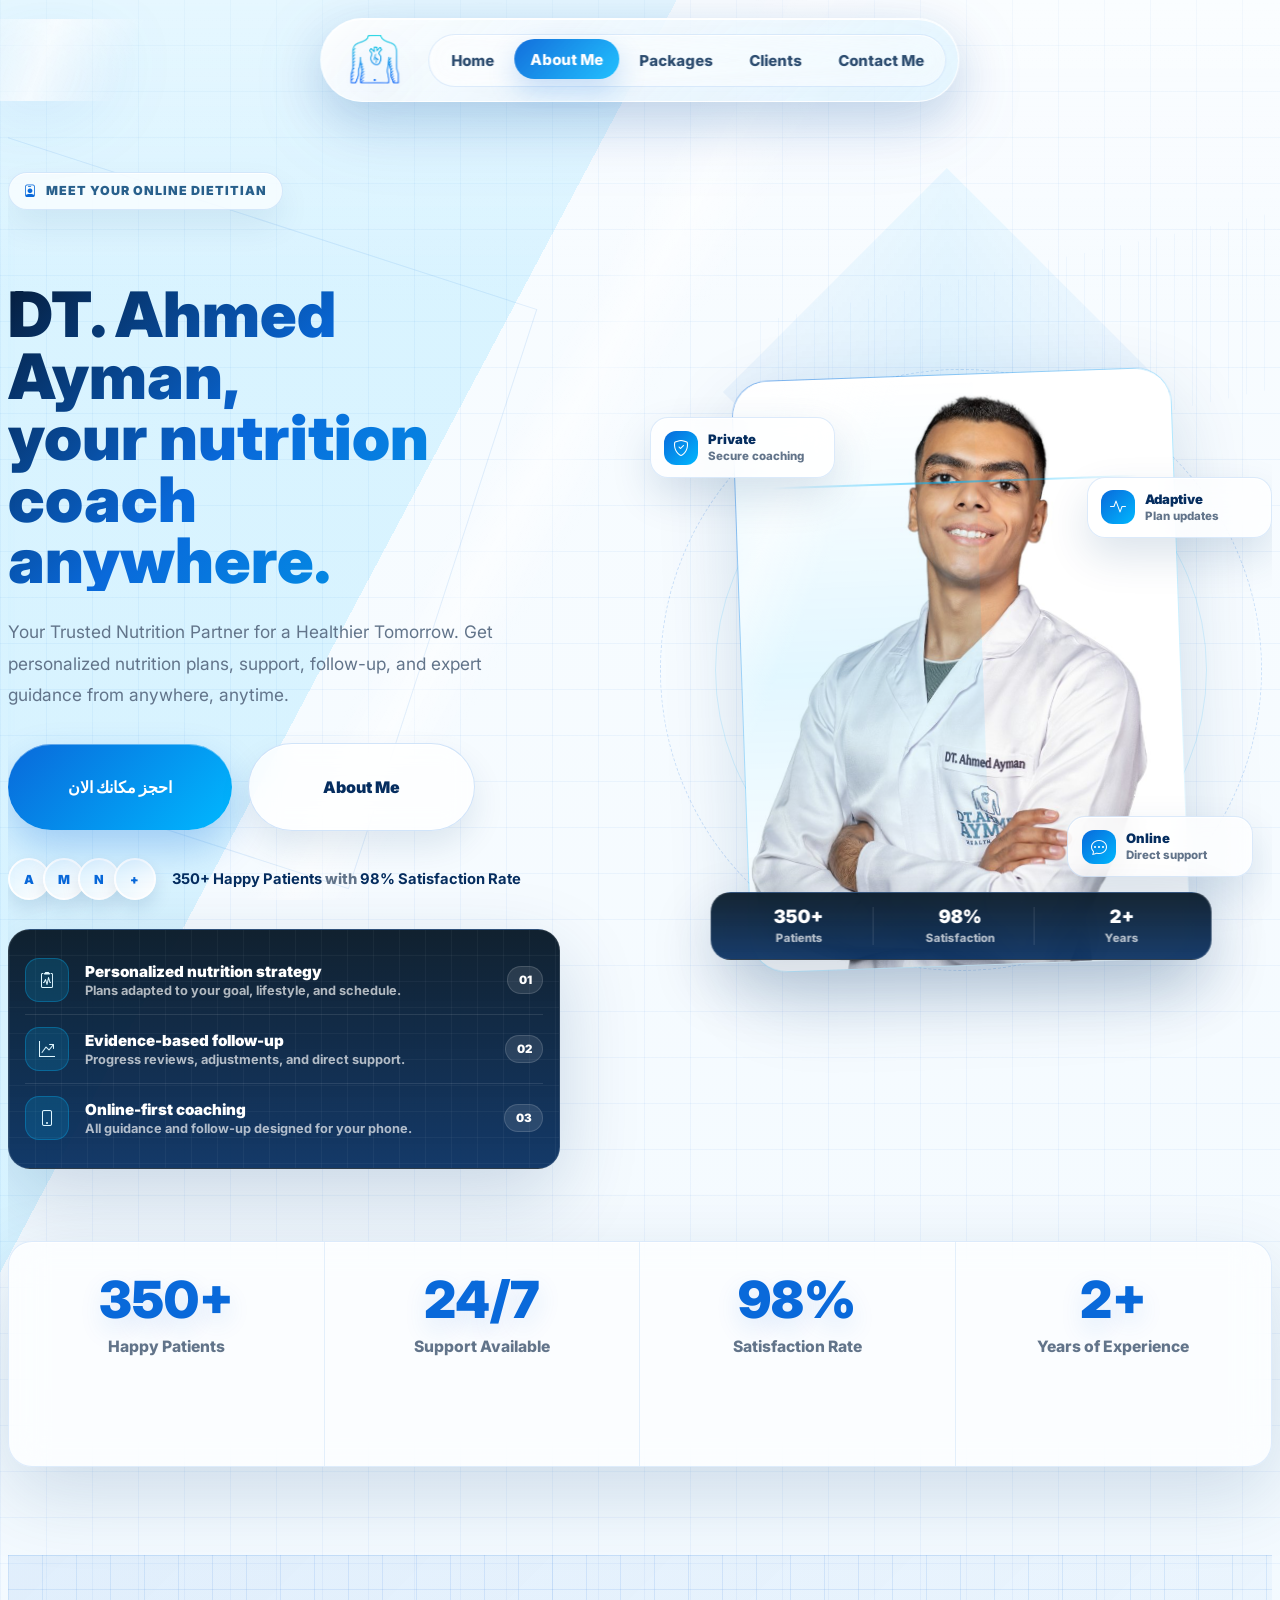
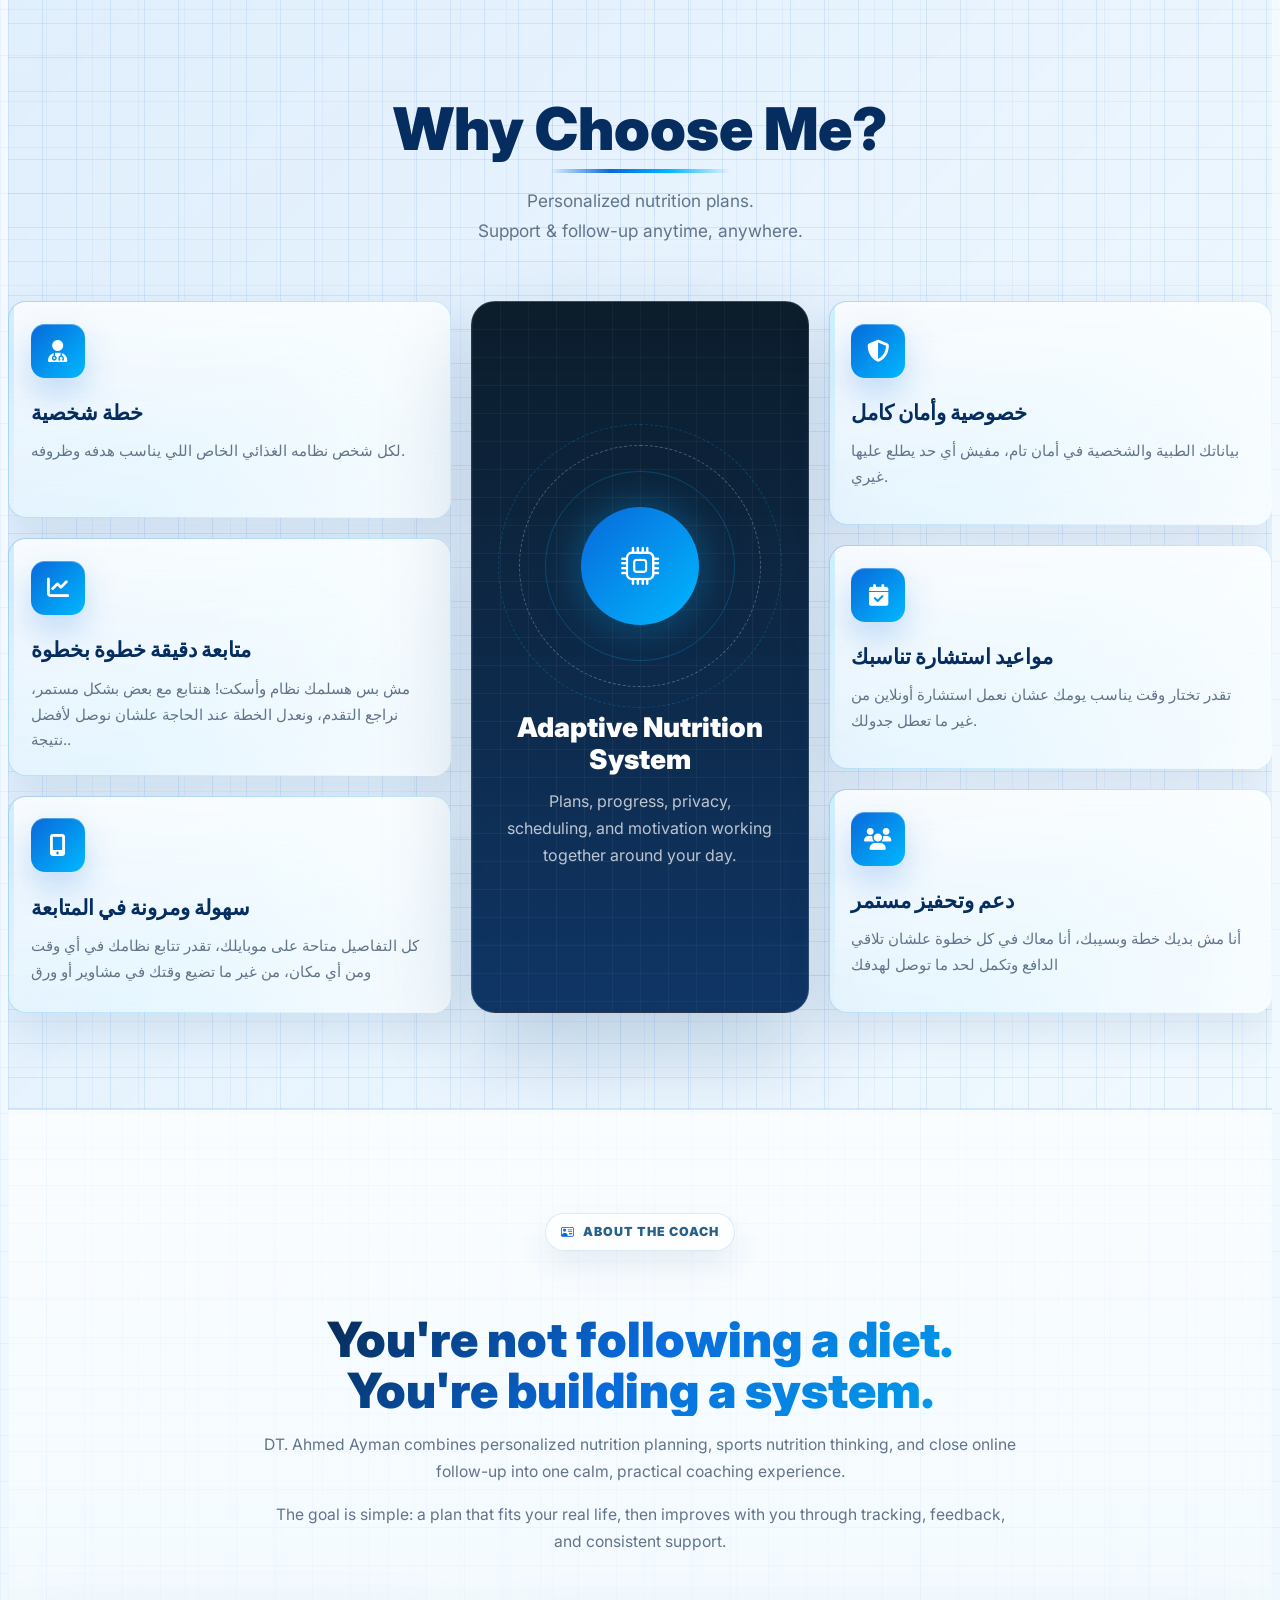
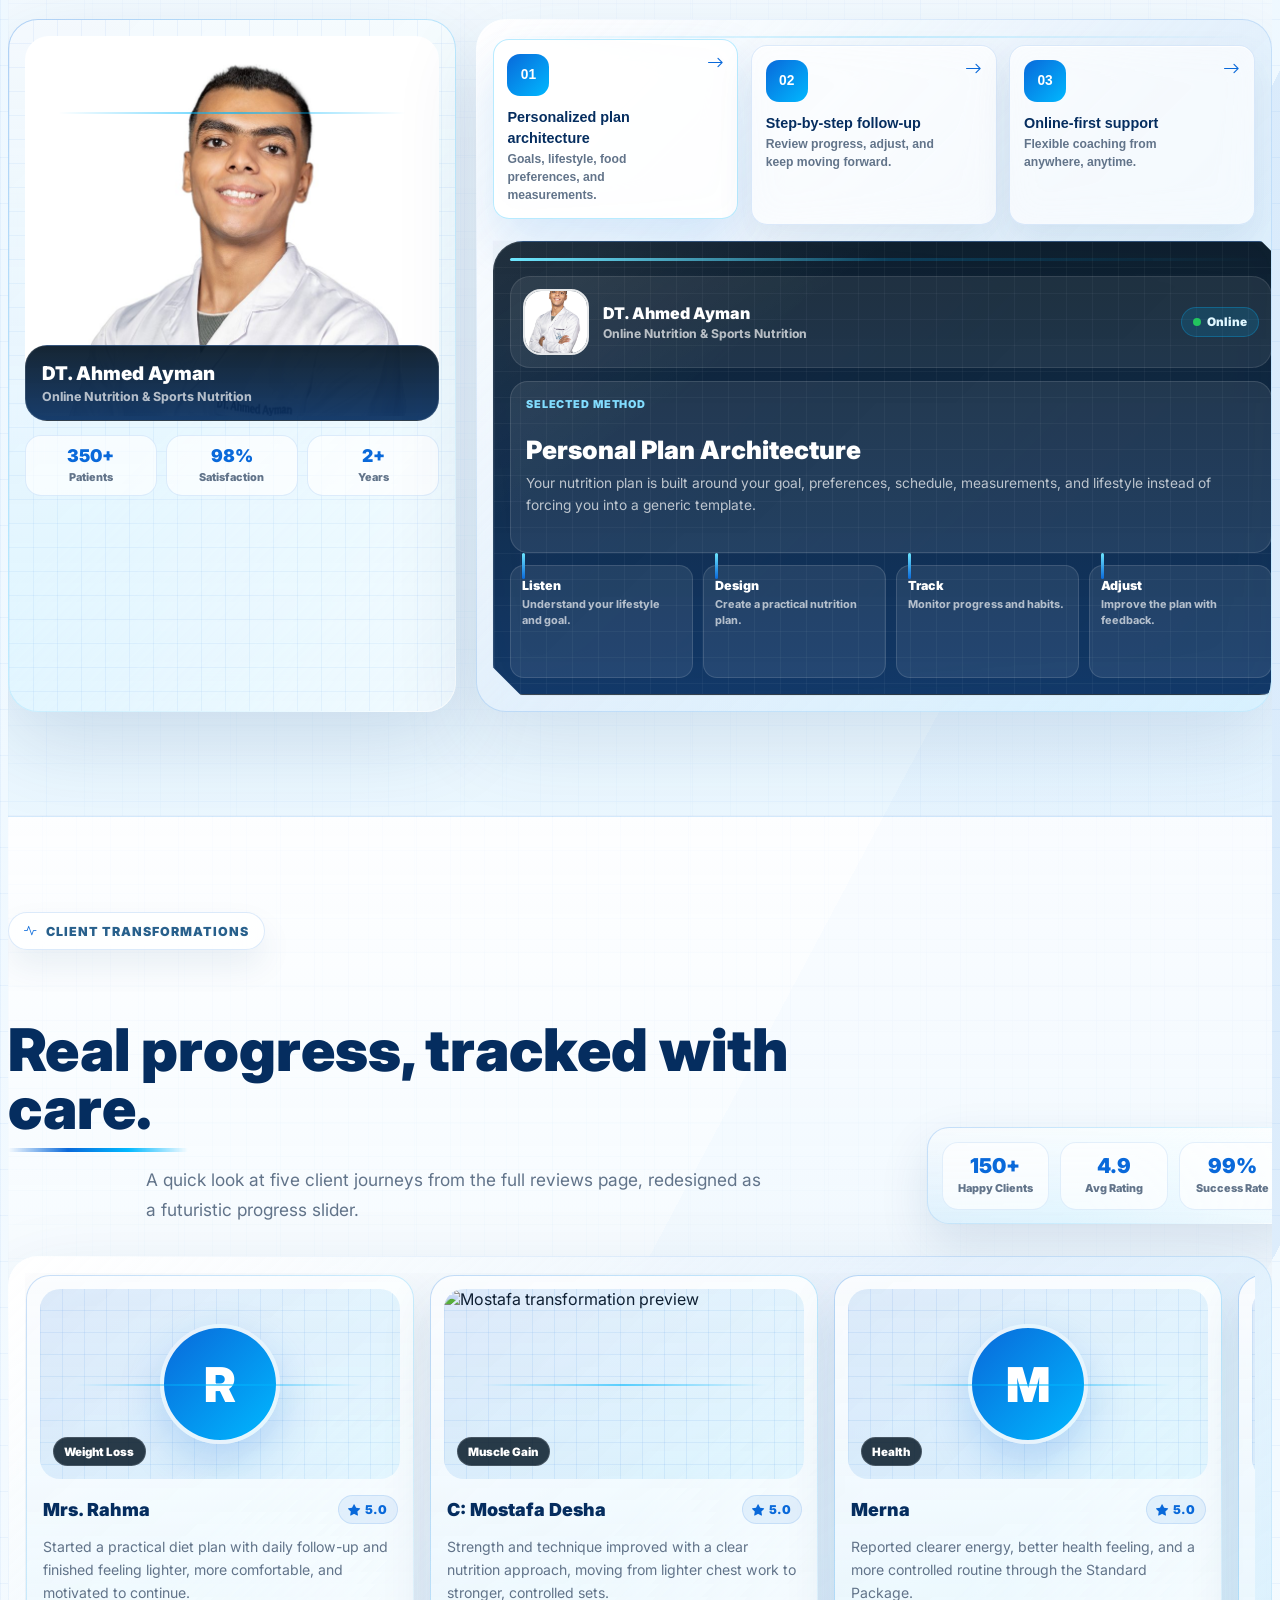
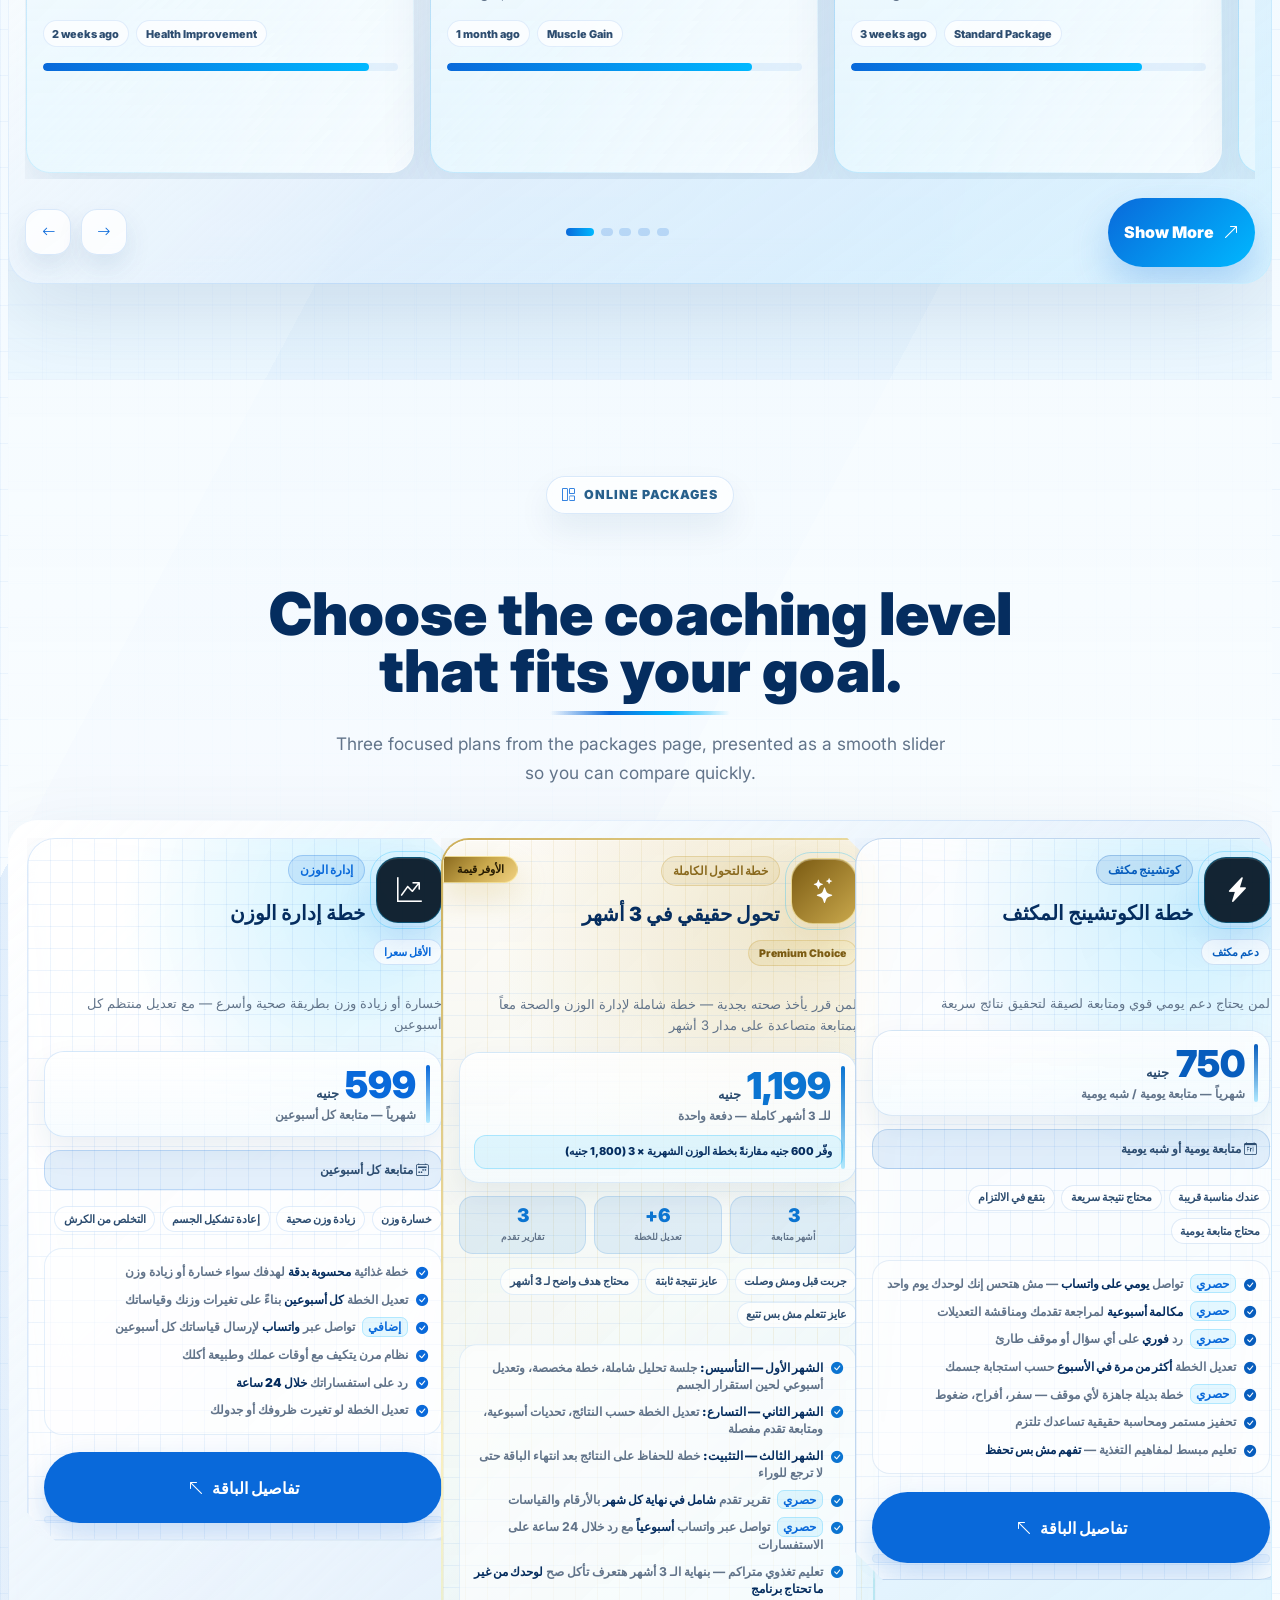
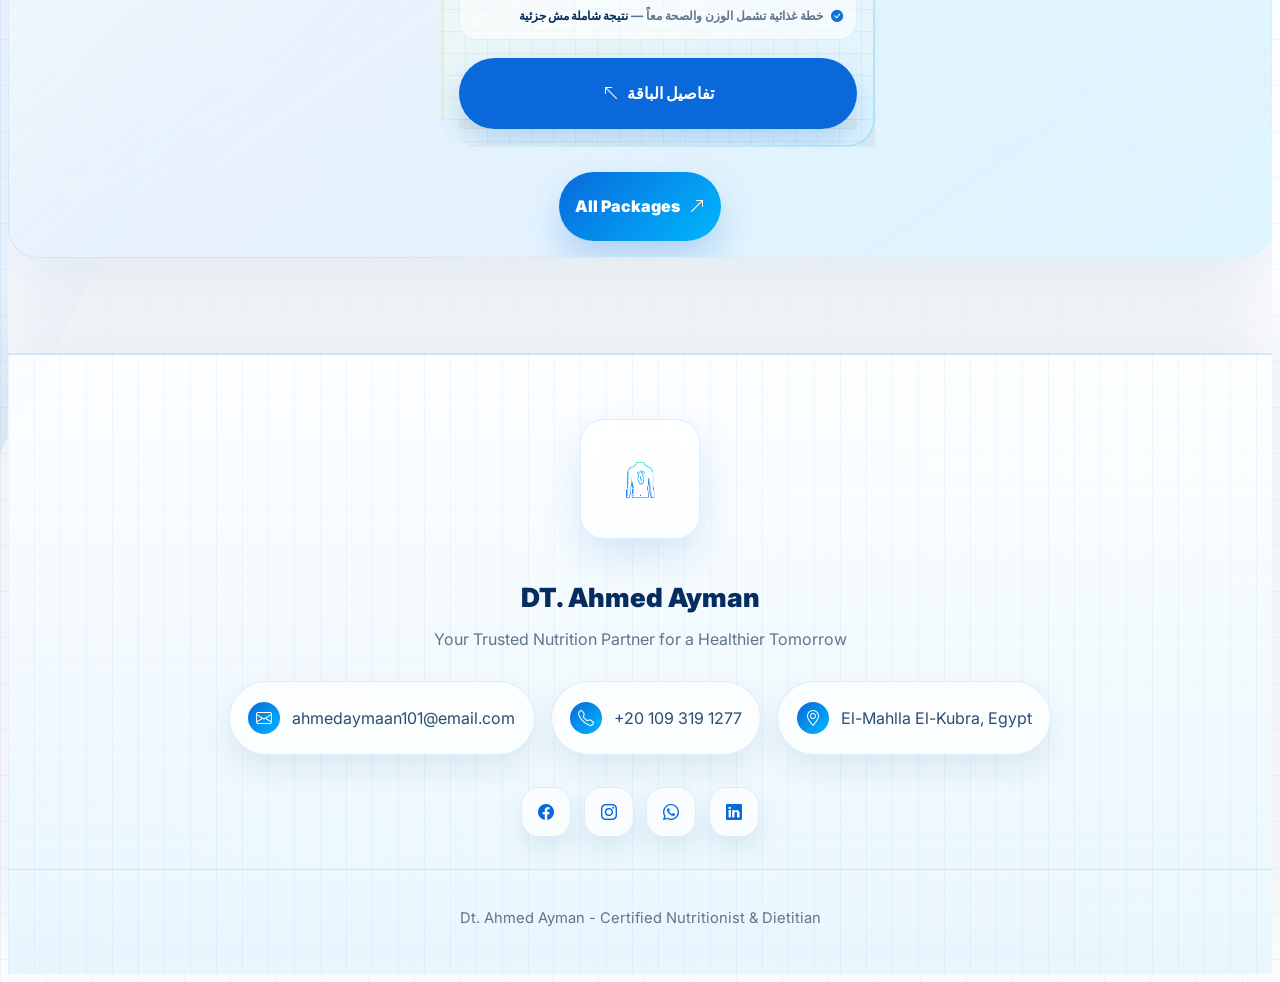
==== index.html @ f32d2426 "Redesign" ====
<!DOCTYPE html>
<html lang="en">
<head>
  <meta charset="UTF-8">
  <meta name="viewport" content="width=device-width, initial-scale=1.0">
  <title>Ahmed Ayman | Online Nutrition & Sports Nutrition</title>
  <meta name="description" content="Online nutrition coaching with personalized diet plans, sports nutrition, weight loss, and lifestyle coaching.">
  <meta name="author" content="Nutriahmed">
  <meta name="robots" content="index, follow">

  <link href="https://unpkg.com/aos@2.3.1/dist/aos.css" rel="stylesheet">
  <link rel="stylesheet" href="https://cdn.jsdelivr.net/npm/bootstrap-icons@1.11.3/font/bootstrap-icons.css">
  <link rel="stylesheet" href="css/bootstrap.min (1).css">
  <link rel="stylesheet" href="css/style.css">
  <link rel="stylesheet" href="https://cdnjs.cloudflare.com/ajax/libs/font-awesome/5.15.4/css/all.min.css">
  <link rel="stylesheet" href="https://cdnjs.cloudflare.com/ajax/libs/font-awesome/6.4.0/css/all.min.css">
  <link rel="preconnect" href="https://fonts.googleapis.com">
  <link rel="preconnect" href="https://fonts.gstatic.com" crossorigin>
  <link href="https://fonts.googleapis.com/css2?family=Inter:wght@400;500;700;800;900&display=swap" rel="stylesheet">
  <link rel="icon" href="media/logo.png" type="image/png">
  <link rel="apple-touch-icon" href="media/logo.png">

</head>
<body class="index-redesign">
  <nav class="glass-navbar">
        <div class="navbar-content">
            <div class="navbar-logo">
                <a href="index.html" class="logo-link">
                    <img src="media/logo.png" alt="Logo" onerror="this.style.display='none'; this.nextElementSibling.style.display='inline';">
                    <span style="display:none; color: #0969da; font-size: 1.5rem;">Logo</span>
                </a>
            </div>

            <div class="navbar-links" id="navbarLinks">
                <a href="index.html" class="nav-link">Home</a>
                <a href="about.html" class="nav-link active">About Me</a>
                <a href="packages.html" class="nav-link">Packages</a>
                <a href="clients.html" class="nav-link">Clients</a>
                <a href="#footer" class="nav-link">Contact Me</a>
            </div>

            <button class="mobile-toggle" id="mobileToggle" aria-label="Open navigation menu" type="button">
                <span></span>
                <span></span>
                <span></span>
            </button>
        </div>
    </nav>

  <main>
    <section id="home" class="hero-section coach-hero">
      <div class="bg-shapes"></div>
      <div class="container">
        <div class="coach-hero-grid">
          <div class="hero-content fade-in-up" data-aos="fade-right">
            <div class="hero-kicker">
              <i class="bi bi-person-badge"></i>
              Meet Your Online Dietitian
            </div>
            <h1 class="hero-title readex-pro">
              DT. Ahmed Ayman,<br> your nutrition coach <br> anywhere.
            </h1>
            <p class="hero-subtitle">
              Your Trusted Nutrition Partner for a Healthier Tomorrow. Get personalized nutrition plans, support, follow-up, and expert guidance from anywhere, anytime.
            </p>
            <div class="cta-buttons">
              <a href="packages.html" class="btn btn-primary-custom">احجز مكانك الان</a>
              <a href="about.html" class="btn btn-secondary-custom">About Me</a>
            </div>
            <div class="hero-proof" aria-label="Client proof">
              <div class="avatar-stack" aria-hidden="true">
                <span>A</span>
                <span>M</span>
                <span>N</span>
                <span>+</span>
              </div>
              <div class="proof-copy">
                <strong>350+ Happy Patients</strong> with <strong>98% Satisfaction Rate</strong>
              </div>
            </div>

            <div class="hero-bio-panel" aria-label="Coaching system highlights">
              <div class="bio-row">
                <div class="bio-node"><i class="bi bi-clipboard2-pulse"></i></div>
                <div>
                  <strong>Personalized nutrition strategy</strong>
                  <span>Plans adapted to your goal, lifestyle, and schedule.</span>
                </div>
                <div class="bio-tag">01</div>
              </div>
              <div class="bio-row">
                <div class="bio-node"><i class="bi bi-graph-up-arrow"></i></div>
                <div>
                  <strong>Evidence-based follow-up</strong>
                  <span>Progress reviews, adjustments, and direct support.</span>
                </div>
                <div class="bio-tag">02</div>
              </div>
              <div class="bio-row">
                <div class="bio-node"><i class="bi bi-phone"></i></div>
                <div>
                  <strong>Online-first coaching</strong>
                  <span>All guidance and follow-up designed for your phone.</span>
                </div>
                <div class="bio-tag">03</div>
              </div>
            </div>
          </div>

          <div class="coach-portrait fade-in-up" data-aos="fade-left">
            <div class="portrait-halo"></div>
            <div class="orbit-chip orbit-chip-1">
              <i class="bi bi-shield-check"></i>
              <div>
                <strong>Private</strong>
                <span>Secure coaching</span>
              </div>
            </div>
            <div class="orbit-chip orbit-chip-2">
              <i class="bi bi-activity"></i>
              <div>
                <strong>Adaptive</strong>
                <span>Plan updates</span>
              </div>
            </div>
            <div class="orbit-chip orbit-chip-3">
              <i class="bi bi-chat-dots"></i>
              <div>
                <strong>Online</strong>
                <span>Direct support</span>
              </div>
            </div>
            <div class="portrait-frame">
              <img src="media/me1-optimized.jpg" alt="DT. Ahmed Ayman" decoding="async" fetchpriority="high" onerror="this.onerror=null;this.src='https://placehold.co/460x620/0969da/FFFFFF?text=DT.+Ahmed+Ayman';">
            </div>
            <div class="portrait-console" aria-label="Dietitian performance highlights">
              <div class="console-metric">
                <strong>350+</strong>
                <span>Patients</span>
              </div>
              <div class="console-metric">
                <strong>98%</strong>
                <span>Satisfaction</span>
              </div>
              <div class="console-metric">
                <strong>2+</strong>
                <span>Years</span>
              </div>
            </div>
          </div>
        </div>
      </div>
    </section>

    <section class="stats-section">
      <div class="container">
        <div class="stats-ribbon">
          <div class="stat-item fade-in-up" data-aos="fade-up">
            <span class="stat-number">350+</span>
            <span class="stat-label">Happy Patients</span>
          </div>
          <div class="stat-item fade-in-up" data-aos="fade-up" style="animation-delay: 0.1s;">
            <span class="stat-number">24/7</span>
            <span class="stat-label">Support Available</span>
          </div>
          <div class="stat-item fade-in-up" data-aos="fade-up" style="animation-delay: 0.2s;">
            <span class="stat-number">98%</span>
            <span class="stat-label">Satisfaction Rate</span>
          </div>
          <div class="stat-item fade-in-up" data-aos="fade-up" style="animation-delay: 0.3s;">
            <span class="stat-number">2+</span>
            <span class="stat-label">Years of Experience</span>
          </div>
        </div>
      </div>
    </section>

    <section id="features" class="features-section">
      <div class="container">
        <div class="row mb-5" data-aos="zoom-in-up">
          <div class="col-12">
            <h2 class="section-title fade-in-up">Why Choose Me?</h2>
            <p class="section-subtitle fade-in-up">
              Personalized nutrition plans. <br> Support & follow-up anytime, anywhere.
            </p>
          </div>
        </div>

        <div class="feature-system">
          <div class="feature-column">
            <div class="feature-card fade-in-up" data-aos="fade-right">
              <div class="feature-icon">
                <i class="fas fa-user-md"></i>
              </div>
              <h3 class="feature-title"> خطة شخصية</h3>
              <p class="feature-description">لكل شخص نظامه الغذائي الخاص اللي يناسب هدفه وظروفه.</p>
            </div>
            <div class="feature-card fade-in-up" data-aos="fade-right" style="animation-delay: 0.1s;">
              <div class="feature-icon">
                <i class="fas fa-chart-line"></i>
              </div>
              <h3 class="feature-title">متابعة دقيقة خطوة بخطوة</h3>
              <p class="feature-description">مش بس هسلمك نظام وأسكت! هنتابع مع بعض بشكل مستمر، نراجع التقدم، ونعدل الخطة عند الحاجة علشان نوصل لأفضل نتيجة..</p>
            </div>
            <div class="feature-card fade-in-up" data-aos="fade-right" style="animation-delay: 0.2s;">
              <div class="feature-icon">
                <i class="fas fa-mobile-alt"></i>
              </div>
              <h3 class="feature-title">سهولة ومرونة في المتابعة</h3>
              <p class="feature-description">كل التفاصيل متاحة على موبايلك، تقدر تتابع نظامك في أي وقت ومن أي مكان، من غير ما تضيع وقتك في مشاوير أو ورق</p>
            </div>
          </div>

          <div class="feature-core" data-aos="zoom-in">
            <div class="core-ring">
              <div class="core-pulse">
                <i class="bi bi-cpu"></i>
              </div>
            </div>
            <h3>Adaptive Nutrition System</h3>
            <p>Plans, progress, privacy, scheduling, and motivation working together around your day.</p>
          </div>

          <div class="feature-column">
            <div class="feature-card fade-in-up" data-aos="fade-left" style="animation-delay: 0.3s;">
              <div class="feature-icon">
                <i class="fas fa-shield-alt"></i>
              </div>
              <h3 class="feature-title">خصوصية وأمان كامل</h3>
              <p class="feature-description">بياناتك الطبية والشخصية في أمان تام، مفيش أي حد يطلع عليها غيري.</p>
            </div>
            <div class="feature-card fade-in-up" data-aos="fade-left" style="animation-delay: 0.4s;">
              <div class="feature-icon">
                <i class="fas fa-calendar-check"></i>
              </div>
              <h3 class="feature-title">مواعيد استشارة تناسبك</h3>
              <p class="feature-description">تقدر تختار وقت يناسب يومك عشان نعمل استشارة أونلاين من غير ما تعطل جدولك.</p>
            </div>
            <div class="feature-card fade-in-up" data-aos="fade-left" style="animation-delay: 0.5s;">
              <div class="feature-icon">
                <i class="fas fa-users"></i>
              </div>
              <h3 class="feature-title">دعم وتحفيز مستمر</h3>
              <p class="feature-description">أنا مش بديك خطة وبسيبك، أنا معاك في كل خطوة علشان تلاقي الدافع وتكمل لحد ما توصل لهدفك</p>
            </div>
          </div>
        </div>
      </div>
    </section>

    <section id="about" class="about-section about-lab">
      <div class="container">
        <div class="about-layout">
          <div class="about-copy" data-aos="fade-right">
            <div class="hero-kicker">
              <i class="bi bi-person-vcard"></i>
              About The Coach
            </div>
            <h2 class="about-title readex-pro">
              You're not following a diet.<br> You're building a system.
            </h2>
            <p class="about-text">
              DT. Ahmed Ayman combines personalized nutrition planning, sports nutrition thinking, and close online follow-up into one calm, practical coaching experience.
            </p>
            <p class="about-text">
              The goal is simple: a plan that fits your real life, then improves with you through tracking, feedback, and consistent support.
            </p>
          </div>

          <div class="about-identity-card" data-aos="fade-up">
            <div class="identity-portrait">
              <img src="media/me1-optimized.jpg" alt="DT. Ahmed Ayman" loading="lazy" decoding="async" onerror="this.onerror=null;this.src='https://placehold.co/420x500/0969da/FFFFFF?text=DT.+Ahmed+Ayman';">
            </div>
            <div class="identity-nameplate">
              <h3>DT. Ahmed Ayman</h3>
              <p>Online Nutrition & Sports Nutrition</p>
            </div>
            <div class="identity-stats" aria-label="Coach highlights">
              <div class="identity-stat">
                <strong>350+</strong>
                <span>Patients</span>
              </div>
              <div class="identity-stat">
                <strong>98%</strong>
                <span>Satisfaction</span>
              </div>
              <div class="identity-stat">
                <strong>2+</strong>
                <span>Years</span>
              </div>
            </div>
          </div>

          <div class="about-command-deck" data-aos="fade-up" data-aos-delay="120">
            <div class="method-switcher" aria-label="About me method controls">
              <button class="method-button active" type="button" data-method-title="Personal Plan Architecture" data-method-copy="Your nutrition plan is built around your goal, preferences, schedule, measurements, and lifestyle instead of forcing you into a generic template.">
                <span class="method-number">01</span>
                <span class="method-summary">
                  <strong>Personalized plan architecture</strong>
                  <span>Goals, lifestyle, food preferences, and measurements.</span>
                </span>
                <i class="bi bi-arrow-right"></i>
              </button>
              <button class="method-button" type="button" data-method-title="Continuous Progress Intelligence" data-method-copy="Progress is reviewed step by step, then the plan is adjusted when needed so your nutrition keeps matching your body and routine.">
                <span class="method-number">02</span>
                <span class="method-summary">
                  <strong>Step-by-step follow-up</strong>
                  <span>Review progress, adjust, and keep moving forward.</span>
                </span>
                <i class="bi bi-arrow-right"></i>
              </button>
              <button class="method-button" type="button" data-method-title="Online Coaching Flow" data-method-copy="Your check-ins, guidance, and support are designed to work from your phone so the coaching stays flexible, private, and easy to follow.">
                <span class="method-number">03</span>
                <span class="method-summary">
                  <strong>Online-first support</strong>
                  <span>Flexible coaching from anywhere, anytime.</span>
                </span>
                <i class="bi bi-arrow-right"></i>
              </button>
            </div>

            <div class="about-console">
              <div class="console-rail"></div>
              <div class="console-header">
                <img class="console-avatar" src="media/me1-optimized.jpg" alt="DT. Ahmed Ayman" loading="lazy" decoding="async" onerror="this.onerror=null;this.src='https://placehold.co/120x120/0969da/FFFFFF?text=AA';">
                <div>
                  <h3>DT. Ahmed Ayman</h3>
                  <p>Online Nutrition & Sports Nutrition</p>
                </div>
                <div class="online-pill">Online</div>
              </div>

              <div class="method-display" aria-live="polite">
                <small id="methodLabel">Selected Method</small>
                <h3 id="methodTitle">Personal Plan Architecture</h3>
                <p id="methodCopy">Your nutrition plan is built around your goal, preferences, schedule, measurements, and lifestyle instead of forcing you into a generic template.</p>
              </div>

              <div class="journey-map" aria-label="Coaching journey">
                <div class="journey-node">
                  <strong>Listen</strong>
                  <span>Understand your lifestyle and goal.</span>
                </div>
                <div class="journey-node">
                  <strong>Design</strong>
                  <span>Create a practical nutrition plan.</span>
                </div>
                <div class="journey-node">
                  <strong>Track</strong>
                  <span>Monitor progress and habits.</span>
                </div>
                <div class="journey-node">
                  <strong>Adjust</strong>
                  <span>Improve the plan with feedback.</span>
                </div>
              </div>
            </div>
          </div>
        </div>
      </div>
    </section>

    <section class="client-preview-section" id="client-transformations">
      <div class="container">
        <div class="client-preview-head">
          <div class="client-preview-copy" data-aos="fade-right">
            <div class="hero-kicker">
              <i class="bi bi-activity"></i>
              Client Transformations
            </div>
            <h2 class="section-title readex-pro">Real progress, tracked with care.</h2>
            <p class="section-subtitle">
              A quick look at five client journeys from the full reviews page, redesigned as a futuristic progress slider.
            </p>
          </div>

          <div class="client-data-panel" aria-label="Client review statistics" data-aos="fade-left">
            <div class="client-data-item">
              <strong>150+</strong>
              <span>Happy Clients</span>
            </div>
            <div class="client-data-item">
              <strong>4.9</strong>
              <span>Avg Rating</span>
            </div>
            <div class="client-data-item">
              <strong>99%</strong>
              <span>Success Rate</span>
            </div>
          </div>
        </div>

        <div class="client-slider-shell" data-aos="zoom-in-up">
          <div class="client-slider-viewport">
            <div class="client-slider-track" id="clientSlider">
              <article class="client-preview-card">
                <div class="client-case-visual">
                  <div class="client-initial">R</div>
                  <span class="case-tag">Weight Loss</span>
                </div>
                <div class="client-case-body">
                  <div class="client-case-topline">
                    <h3>Mrs. Rahma</h3>
                    <span class="client-rating-chip"><i class="bi bi-star-fill"></i> 5.0</span>
                  </div>
                  <p class="client-case-copy">
                    Started a practical diet plan with daily follow-up and finished feeling lighter, more comfortable, and motivated to continue.
                  </p>
                  <div class="client-case-meta">
                    <span>2 weeks ago</span>
                    <span>Health Improvement</span>
                  </div>
                  <div class="client-case-progress" aria-label="Progress preview"><span style="--case-progress: 92%;"></span></div>
                </div>
              </article>

              <article class="client-preview-card">
                <div class="client-case-visual">
                  <img src="media/photo_2025-10-08_14-22-33.jpg" alt="Mostafa transformation preview">
                  <span class="case-tag">Muscle Gain</span>
                </div>
                <div class="client-case-body">
                  <div class="client-case-topline">
                    <h3>C: Mostafa Desha</h3>
                    <span class="client-rating-chip"><i class="bi bi-star-fill"></i> 5.0</span>
                  </div>
                  <p class="client-case-copy">
                    Strength and technique improved with a clear nutrition approach, moving from lighter chest work to stronger, controlled sets.
                  </p>
                  <div class="client-case-meta">
                    <span>1 month ago</span>
                    <span>Muscle Gain</span>
                  </div>
                  <div class="client-case-progress" aria-label="Progress preview"><span style="--case-progress: 86%;"></span></div>
                </div>
              </article>

              <article class="client-preview-card">
                <div class="client-case-visual">
                  <div class="client-initial">M</div>
                  <span class="case-tag">Health</span>
                </div>
                <div class="client-case-body">
                  <div class="client-case-topline">
                    <h3>Merna</h3>
                    <span class="client-rating-chip"><i class="bi bi-star-fill"></i> 5.0</span>
                  </div>
                  <p class="client-case-copy">
                    Reported clearer energy, better health feeling, and a more controlled routine through the Standard Package.
                  </p>
                  <div class="client-case-meta">
                    <span>3 weeks ago</span>
                    <span>Standard Package</span>
                  </div>
                  <div class="client-case-progress" aria-label="Progress preview"><span style="--case-progress: 82%;"></span></div>
                </div>
              </article>

              <article class="client-preview-card">
                <div class="client-case-visual">
                  <div class="client-initial">R</div>
                  <span class="case-tag">VIP Package</span>
                </div>
                <div class="client-case-body">
                  <div class="client-case-topline">
                    <h3>Rahma</h3>
                    <span class="client-rating-chip"><i class="bi bi-star-fill"></i> 5.0</span>
                  </div>
                  <p class="client-case-copy">
                    Strong early weight-loss momentum with close meal-by-meal support, coaching, and consistent accountability.
                  </p>
                  <div class="client-case-meta">
                    <span>5 days ago</span>
                    <span>Weight Loss</span>
                  </div>
                  <div class="client-case-progress" aria-label="Progress preview"><span style="--case-progress: 88%;"></span></div>
                </div>
              </article>

              <article class="client-preview-card">
                <div class="client-case-visual">
                  <div class="client-initial">Y</div>
                  <span class="case-tag">PRO Package</span>
                </div>
                <div class="client-case-body">
                  <div class="client-case-topline">
                    <h3>Youssef El-Helaly</h3>
                    <span class="client-rating-chip"><i class="bi bi-star-fill"></i> 5.0</span>
                  </div>
                  <p class="client-case-copy">
                    Noticed better overall shape and reduced waist/side measurements by staying consistent with the plan.
                  </p>
                  <div class="client-case-meta">
                    <span>3 weeks ago</span>
                    <span>Health Improvement</span>
                  </div>
                  <div class="client-case-progress" aria-label="Progress preview"><span style="--case-progress: 84%;"></span></div>
                </div>
              </article>
            </div>
          </div>

          <div class="client-slider-footer">
            <div class="client-slider-controls" aria-label="Client slider controls">
              <button class="client-slider-btn" type="button" data-client-prev aria-label="Previous transformation">
                <i class="bi bi-arrow-left"></i>
              </button>
              <button class="client-slider-btn" type="button" data-client-next aria-label="Next transformation">
                <i class="bi bi-arrow-right"></i>
              </button>
            </div>

            <div class="client-slider-dots" aria-label="Client slider position">
              <button class="client-slider-dot active" type="button" data-client-dot="0" aria-label="Go to transformation 1"></button>
              <button class="client-slider-dot" type="button" data-client-dot="1" aria-label="Go to transformation 2"></button>
              <button class="client-slider-dot" type="button" data-client-dot="2" aria-label="Go to transformation 3"></button>
              <button class="client-slider-dot" type="button" data-client-dot="3" aria-label="Go to transformation 4"></button>
              <button class="client-slider-dot" type="button" data-client-dot="4" aria-label="Go to transformation 5"></button>
            </div>

            <a href="clients.html" class="client-show-more">
              Show More
              <i class="bi bi-arrow-up-right"></i>
            </a>
          </div>
        </div>
      </div>
    </section>

    <section class="package-preview-section" id="home-packages">
      <div class="container">
        <div class="package-preview-head" data-aos="zoom-in-up">
          <div class="hero-kicker">
            <i class="bi bi-grid-1x2"></i>
            Online Packages
          </div>
          <h2 class="section-title readex-pro">Choose the coaching level that fits your goal.</h2>
          <p class="section-subtitle">
            Three focused plans from the packages page, presented as a smooth slider so you can compare quickly.
          </p>
        </div>

        <div class="client-slider-shell package-slider-shell" data-aos="zoom-in-up">
          <div class="client-slider-viewport">
            <div class="package-slider-track" id="packageSlider">

              <article class="package-preview-card weight" dir="rtl">
                <div class="package-visual-grid" aria-hidden="true">
                  <span></span><span></span><span></span><span></span>
                </div>
                <div class="package-card-top">
                  <div class="package-orb"><i class="bi bi-graph-up-arrow"></i></div>
                  <div>
                    <div class="package-badge">إدارة الوزن</div>
                    <h3>خطة إدارة الوزن</h3>
                  </div>
                </div>
                <p>خسارة أو زيادة وزن بطريقة صحية وأسرع — مع تعديل منتظم كل أسبوعين</p>
                <div class="package-price-console">
                  <div class="package-price"><strong>599</strong><span>جنيه</span></div>
                  <div class="package-period">شهرياً — متابعة كل أسبوعين</div>
                </div>
                <div class="package-follow"><i class="bi bi-calendar2-week"></i> متابعة كل أسبوعين</div>
                <div class="package-chip-cloud" aria-label="الأنسب لك لو هدفك">
                  <span>خسارة وزن</span>
                  <span>زيادة وزن صحية</span>
                  <span>إعادة تشكيل الجسم</span>
                  <span>التخلص من الكرش</span>
                </div>
                <ul class="package-feature-list">
                  <li><i class="bi bi-check-circle-fill"></i><span>خطة غذائية <strong>محسوبة بدقة</strong> لهدفك سواء خسارة أو زيادة وزن</span></li>
                  <li><i class="bi bi-check-circle-fill"></i><span>تعديل الخطة <strong>كل أسبوعين</strong> بناءً على تغيرات وزنك وقياساتك</span></li>
                  <li><i class="bi bi-check-circle-fill"></i><span><em>إضافي</em> تواصل عبر <strong>واتساب</strong> لإرسال قياساتك كل أسبوعين</span></li>
                  <li><i class="bi bi-check-circle-fill"></i><span>نظام مرن يتكيف مع أوقات عملك وطبيعة أكلك</span></li>
                  <li><i class="bi bi-check-circle-fill"></i><span>رد على استفساراتك <strong>خلال 24 ساعة</strong></span></li>
                  <li><i class="bi bi-check-circle-fill"></i><span>تعديل الخطة لو تغيرت ظروفك أو جدولك</span></li>
                </ul>
                <a class="package-cta" href="packages.html#card-weight">تفاصيل الباقة <i class="bi bi-arrow-up-left"></i></a>
              </article>

              <article class="package-preview-card transform" dir="rtl">
                <div class="package-visual-grid" aria-hidden="true">
                  <span></span><span></span><span></span><span></span>
                </div>
                <div class="best-ribbon-home">الأوفر قيمة</div>
                <div class="package-card-top">
                  <div class="package-orb"><i class="bi bi-stars"></i></div>
                  <div>
                    <div class="package-badge">خطة التحول الكاملة</div>
                    <h3>تحول حقيقي في 3 أشهر</h3>
                  </div>
                </div>
                <p>لمن قرر يأخذ صحته بجدية — خطة شاملة لإدارة الوزن والصحة معاً بمتابعة متصاعدة على مدار 3 أشهر</p>
                <div class="package-price-console">
                  <div class="package-price"><strong>1,199</strong><span>جنيه</span></div>
                  <div class="package-period">للـ 3 أشهر كاملة — دفعة واحدة</div>
                  <div class="package-saving">وفّر 600 جنيه مقارنةً بخطة الوزن الشهرية × 3 (1,800 جنيه)</div>
                </div>
                <div class="package-highlight-grid">
                  <div><strong>3</strong><span>أشهر متابعة</span></div>
                  <div><strong>6+</strong><span>تعديل للخطة</span></div>
                  <div><strong>3</strong><span>تقارير تقدم</span></div>
                </div>
                <div class="package-chip-cloud" aria-label="الأنسب لك لو">
                  <span>جربت قبل ومش وصلت</span>
                  <span>عايز نتيجة ثابتة</span>
                  <span>محتاج هدف واضح لـ 3 أشهر</span>
                  <span>عايز تتعلم مش بس تتبع</span>
                </div>
                <ul class="package-feature-list">
                  <li><i class="bi bi-check-circle-fill"></i><span><strong>الشهر الأول — التأسيس:</strong> جلسة تحليل شاملة، خطة مخصصة، وتعديل أسبوعي لحين استقرار الجسم</span></li>
                  <li><i class="bi bi-check-circle-fill"></i><span><strong>الشهر الثاني — التسارع:</strong> تعديل الخطة حسب النتائج، تحديات أسبوعية، ومتابعة تقدم مفصلة</span></li>
                  <li><i class="bi bi-check-circle-fill"></i><span><strong>الشهر الثالث — التثبيت:</strong> خطة للحفاظ على النتائج بعد انتهاء الباقة حتى لا ترجع للوراء</span></li>
                  <li><i class="bi bi-check-circle-fill"></i><span><em>حصري</em> تقرير تقدم <strong>شامل في نهاية كل شهر</strong> بالأرقام والقياسات</span></li>
                  <li><i class="bi bi-check-circle-fill"></i><span><em>حصري</em> تواصل عبر واتساب <strong>أسبوعياً</strong> مع رد خلال 24 ساعة على الاستفسارات</span></li>
                  <li><i class="bi bi-check-circle-fill"></i><span>تعليم تغذوي متراكم — بنهاية الـ 3 أشهر هتعرف تأكل صح <strong>لوحدك من غير ما تحتاج برنامج</strong></span></li>
                  <li><i class="bi bi-check-circle-fill"></i><span>خطة غذائية تشمل الوزن والصحة معاً — <strong>نتيجة شاملة مش جزئية</strong></span></li>
                </ul>
                <a class="package-cta" href="packages.html#card-transform">تفاصيل الباقة <i class="bi bi-arrow-up-left"></i></a>
              </article>

              <article class="package-preview-card intensive" dir="rtl">
                <div class="package-visual-grid" aria-hidden="true">
                  <span></span><span></span><span></span><span></span>
                </div>
                <div class="package-card-top">
                  <div class="package-orb"><i class="bi bi-lightning-charge-fill"></i></div>
                  <div>
                    <div class="package-badge">كوتشينج مكثف</div>
                    <h3>خطة الكوتشينج المكثف</h3>
                  </div>
                </div>
                <p>لمن يحتاج دعم يومي قوي ومتابعة لصيقة لتحقيق نتائج سريعة</p>
                <div class="package-price-console">
                  <div class="package-price"><strong>750</strong><span>جنيه</span></div>
                  <div class="package-period">شهرياً — متابعة يومية / شبه يومية</div>
                </div>
                <div class="package-follow"><i class="bi bi-calendar-day"></i> متابعة يومية أو شبه يومية</div>
                <div class="package-chip-cloud" aria-label="الأنسب لك لو">
                  <span>عندك مناسبة قريبة</span>
                  <span>محتاج نتيجة سريعة</span>
                  <span>بتقع في الالتزام</span>
                  <span>محتاج متابعة يومية</span>
                </div>
                <ul class="package-feature-list">
                  <li><i class="bi bi-check-circle-fill"></i><span><em>حصري</em> تواصل <strong>يومي على واتساب</strong> — مش هتحس إنك لوحدك يوم واحد</span></li>
                  <li><i class="bi bi-check-circle-fill"></i><span><em>حصري</em> <strong>مكالمة أسبوعية</strong> لمراجعة تقدمك ومناقشة التعديلات</span></li>
                  <li><i class="bi bi-check-circle-fill"></i><span><em>حصري</em> رد <strong>فوري</strong> على أي سؤال أو موقف طارئ</span></li>
                  <li><i class="bi bi-check-circle-fill"></i><span>تعديل الخطة <strong>أكثر من مرة في الأسبوع</strong> حسب استجابة جسمك</span></li>
                  <li><i class="bi bi-check-circle-fill"></i><span><em>حصري</em> خطة بديلة جاهزة لأي موقف — سفر، أفراح، ضغوط</span></li>
                  <li><i class="bi bi-check-circle-fill"></i><span>تحفيز مستمر ومحاسبة حقيقية تساعدك تلتزم</span></li>
                  <li><i class="bi bi-check-circle-fill"></i><span>تعليم مبسط لمفاهيم التغذية — <strong>تفهم مش بس تحفظ</strong></span></li>
                </ul>
                <a class="package-cta" href="packages.html#card-intensive">تفاصيل الباقة <i class="bi bi-arrow-up-left"></i></a>
              </article>

            </div>
          </div>

          <div class="client-slider-footer">
            <div class="client-slider-controls" aria-label="Package slider controls">
              <button class="client-slider-btn" type="button" data-package-prev aria-label="Previous package">
                <i class="bi bi-arrow-left"></i>
              </button>
              <button class="client-slider-btn" type="button" data-package-next aria-label="Next package">
                <i class="bi bi-arrow-right"></i>
              </button>
            </div>

            <div class="client-slider-dots" aria-label="Package slider position">
              <button class="client-slider-dot active" type="button" data-package-dot="0" aria-label="Go to package 1"></button>
              <button class="client-slider-dot" type="button" data-package-dot="1" aria-label="Go to package 2"></button>
              <button class="client-slider-dot" type="button" data-package-dot="2" aria-label="Go to package 3"></button>
            </div>

            <a href="packages.html" class="client-show-more">
              All Packages
              <i class="bi bi-arrow-up-right"></i>
            </a>
          </div>
        </div>
      </div>
    </section>
  </main>

  <footer class="glass-footer" id="footer">
    <div class="container footer-container">
      <div class="footer-brand">
        <div class="footer-logo">
          <img src="media/logo.png" alt="Logo" onerror="this.style.display='none'; this.nextElementSibling.style.display='inline';">
          <span style="display:none; font-size: 1.5rem;">🌱</span>
        </div>
        <h3 class="footer-brand-name">DT. Ahmed Ayman</h3>
        <p class="footer-tagline">Your Trusted Nutrition Partner for a Healthier Tomorrow</p>
      </div>

      <div class="contact-info">
        <a href="mailto:dt.ahmedayman@email.com" class="contact-item">
          <div class="contact-icon"><i class="bi bi-envelope"></i></div>
          <span class="contact-text">ahmedaymaan101@email.com</span>
        </a>
        <a href="https://wa.me/201093191277" class="contact-item">
          <div class="contact-icon"><i class="bi bi-telephone"></i></div>
          <span class="contact-text">+20 109 319 1277</span>
        </a>
        <div class="contact-item">
          <div class="contact-icon"><i class="bi bi-geo-alt"></i></div>
          <span class="contact-text">El-Mahlla El-Kubra, Egypt</span>
        </div>
      </div>

      <div class="social-links">
        <a href="https://www.facebook.com/elgentel.ayman.7?locale=ar_AR" class="social-link" title="Facebook">
          <i class="bi bi-facebook fs-4"></i>
        </a>
        <a href="https://www.instagram.com/dt.ahmedayman?igsh=NGlhbmRiNWM2eGV3&utm_source=qr" class="social-link" title="Instagram">
          <i class="bi bi-instagram fs-4"></i>
        </a>
        <a href="https://wa.me/201093191277" class="social-link" title="WhatsApp">
          <i class="bi bi-whatsapp fs-4"></i>
        </a>
        <a href="https://www.linkedin.com/in/dt-ahmed-ayman-b19603341?utm_source=share&utm_campaign=share_via&utm_content=profile&utm_medium=android_app" class="social-link" title="LinkedIn">
          <i class="bi bi-linkedin fs-4"></i>
        </a>
      </div>

      <div class="footer-bottom">
        <p class="footer-copyright">Dt. Ahmed Ayman - Certified Nutritionist & Dietitian</p>

      </div>
    </div>
  </footer>

  <script src="https://cdnjs.cloudflare.com/ajax/libs/bootstrap/5.3.0/js/bootstrap.bundle.min.js"></script>
  <script src="https://unpkg.com/aos@2.3.1/dist/aos.js"></script>
  <script>
    const reduceMotion = window.matchMedia('(prefers-reduced-motion: reduce)').matches;

    if (window.AOS) {
      AOS.init({
        duration: 520,
        easing: 'ease-out-cubic',
        once: true,
        offset: 50,
        disable: () => window.innerWidth < 768 || reduceMotion
      });
    }

    const mobileToggle = document.getElementById('mobileToggle');
    const navbarLinks = document.getElementById('navbarLinks');
    const portraitFrame = document.querySelector('.coach-hero .portrait-frame');
    const methodButtons = document.querySelectorAll('.method-button');
    const methodTitle = document.getElementById('methodTitle');
    const methodCopy = document.getElementById('methodCopy');

    if (portraitFrame && !reduceMotion && window.matchMedia('(hover: hover) and (pointer: fine)').matches) {
      portraitFrame.addEventListener('pointermove', (event) => {
        const rect = portraitFrame.getBoundingClientRect();
        const x = ((event.clientX - rect.left) / rect.width - 0.5) * 2;
        const y = ((event.clientY - rect.top) / rect.height - 0.5) * 2;

        portraitFrame.style.setProperty('--tilt-y', `${x * 7}deg`);
        portraitFrame.style.setProperty('--tilt-x', `${y * -7}deg`);
      });

      portraitFrame.addEventListener('pointerleave', () => {
        portraitFrame.style.setProperty('--tilt-x', '0deg');
        portraitFrame.style.setProperty('--tilt-y', '0deg');
      });
    }

    if (methodButtons.length && methodTitle && methodCopy) {
      methodButtons.forEach((button) => {
        button.addEventListener('click', () => {
          methodButtons.forEach((item) => item.classList.remove('active'));
          button.classList.add('active');
          methodTitle.textContent = button.dataset.methodTitle;
          methodCopy.textContent = button.dataset.methodCopy;
        });
      });
    }

    const setupSlider = ({ trackId, cardSelector, dotSelector, prevSelector, nextSelector, dotDataset }) => {
      const track = document.getElementById(trackId);
      if (!track) return;

      const viewport = track.closest('.client-slider-viewport');
      const cards = Array.from(track.querySelectorAll(cardSelector));
      const dots = Array.from(document.querySelectorAll(dotSelector));
      const prev = document.querySelector(prevSelector);
      const next = document.querySelector(nextSelector);
      let step = 0;
      let ticking = false;

      const measure = () => {
        const firstCard = cards[0];
        if (!firstCard) return;
        const styles = window.getComputedStyle(track);
        const gap = parseFloat(styles.columnGap || styles.gap || 0);
        step = firstCard.getBoundingClientRect().width + gap;
      };

      const updateDots = () => {
        ticking = false;
        if (!viewport || !step) return;
        const index = Math.max(0, Math.min(cards.length - 1, Math.round(viewport.scrollLeft / step)));
        dots.forEach((dot, dotIndex) => {
          dot.classList.toggle('active', dotIndex === index);
        });
      };

      const requestDotUpdate = () => {
        if (ticking) return;
        ticking = true;
        window.requestAnimationFrame(updateDots);
      };

      const goToSlide = (index) => {
        if (!viewport || !step) measure();
        if (!viewport || !step) return;
        const safeIndex = Math.max(0, Math.min(cards.length - 1, index));
        viewport.scrollTo({ left: step * safeIndex, behavior: 'smooth' });
      };

      prev?.addEventListener('click', () => {
        const current = step ? Math.round(viewport.scrollLeft / step) : 0;
        goToSlide(current - 1);
      });

      next?.addEventListener('click', () => {
        const current = step ? Math.round(viewport.scrollLeft / step) : 0;
        goToSlide(current + 1);
      });

      dots.forEach((dot) => {
        dot.addEventListener('click', () => {
          goToSlide(Number(dot.dataset[dotDataset] || 0));
        });
      });

      viewport?.addEventListener('scroll', requestDotUpdate, { passive: true });
      window.addEventListener('resize', () => {
        measure();
        requestDotUpdate();
      });

      measure();
      updateDots();
    };

    setupSlider({
      trackId: 'clientSlider',
      cardSelector: '.client-preview-card',
      dotSelector: '[data-client-dot]',
      prevSelector: '[data-client-prev]',
      nextSelector: '[data-client-next]',
      dotDataset: 'clientDot'
    });

    setupSlider({
      trackId: 'packageSlider',
      cardSelector: '.package-preview-card',
      dotSelector: '[data-package-dot]',
      prevSelector: '[data-package-prev]',
      nextSelector: '[data-package-next]',
      dotDataset: 'packageDot'
    });

    if (!reduceMotion && window.matchMedia('(hover: hover) and (pointer: fine)').matches) {
      document.querySelectorAll('.package-preview-card').forEach((card) => {
        card.addEventListener('pointermove', (event) => {
          const rect = card.getBoundingClientRect();
          const x = (event.clientX - rect.left) / rect.width;
          const y = (event.clientY - rect.top) / rect.height;
          card.style.setProperty('--pkg-tilt-y', `${(x - 0.5) * 8}deg`);
          card.style.setProperty('--pkg-tilt-x', `${(0.5 - y) * 8}deg`);
          card.style.setProperty('--pkg-glow-x', `${x * 100}%`);
          card.style.setProperty('--pkg-glow-y', `${y * 100}%`);
        });

        card.addEventListener('pointerleave', () => {
          card.style.setProperty('--pkg-tilt-x', '0deg');
          card.style.setProperty('--pkg-tilt-y', '0deg');
          card.style.setProperty('--pkg-glow-x', '50%');
          card.style.setProperty('--pkg-glow-y', '15%');
        });
      });
    }

    if (mobileToggle && navbarLinks) {
      mobileToggle.addEventListener('click', () => {
        mobileToggle.classList.toggle('active');
        navbarLinks.classList.toggle('active');
        navbarLinks.classList.toggle('open');
      });

      navbarLinks.querySelectorAll('a').forEach((link) => {
        link.addEventListener('click', () => {
          mobileToggle.classList.remove('active');
          navbarLinks.classList.remove('active');
          navbarLinks.classList.remove('open');
        });
      });
    }
  </script>
</body>
</html>
---- css/style.css ----
body.index-redesign {
      --medical-blue: #0969da;
      --electric-blue: #00b8ff;
      --deep-blue: #052d5f;
      --navy: #071827;
      --ink: #102033;
      --muted: #62748a;
      --line: rgba(9, 105, 218, 0.14);
      --glass: rgba(255, 255, 255, 0.72);
      --panel: rgba(255, 255, 255, 0.9);
      --shadow: 0 28px 80px rgba(8, 61, 119, 0.16);
      background:
        linear-gradient(90deg, rgba(9, 105, 218, 0.05) 1px, transparent 1px),
        linear-gradient(0deg, rgba(9, 105, 218, 0.05) 1px, transparent 1px),
        linear-gradient(118deg, rgba(0, 184, 255, 0.12) 0 13%, transparent 13% 58%, rgba(9, 105, 218, 0.09) 58% 70%, transparent 70%),
        linear-gradient(180deg, #f8fcff 0%, #eef8ff 48%, #ffffff 100%);
      background-size: 46px 46px, 46px 46px, auto, auto;
      color: var(--ink);
      font-family: "Inter", sans-serif;
      min-height: 100vh;
      overflow-x: hidden;
      padding-top: 112px;
      position: relative;
    }
    body.index-redesign::before {
      content: "";
      position: fixed;
      inset: 0;
      pointer-events: none;
      background:
        linear-gradient(120deg, transparent 0 42%, rgba(255, 255, 255, 0.78) 45%, transparent 49% 100%),
        linear-gradient(180deg, rgba(255, 255, 255, 0.48), transparent 34%);
      opacity: 0.68;
      animation: pageScan 9s ease-in-out infinite;
      z-index: -1;
    }
    html {
      scrollbar-color: #0969da #eaf7ff;
      scrollbar-width:auto;

    }

    body.index-redesign::-webkit-scrollbar {
      width: 8px;
    }

    body.index-redesign::-webkit-scrollbar-track {
      background: linear-gradient(180deg, #f8fcff, #eaf7ff);
    }

    body.index-redesign::-webkit-scrollbar-thumb {
      background: linear-gradient(180deg, #0969da, #00b8ff);
      border: 2px solid #eaf7ff;
      border-radius: 999px;
    }

    body.index-redesign::-webkit-scrollbar-thumb:hover {
      background: linear-gradient(180deg, #052d5f, #0969da);
    }

    .index-redesign a {
      text-decoration: none;
    }

    .index-redesign .glass-navbar {
      filter: drop-shadow(0 18px 34px rgba(9, 105, 218, 0.14));
      left: 50%;
      max-width: calc(100% - 32px);
      padding: 0;
      position: fixed;
      top: 18px;
      transform: translateX(-50%);
      width: max-content;
      z-index: 1000;
    }

    .index-redesign .navbar-content {
      align-items: center;
      background:
        linear-gradient(135deg, rgba(255, 255, 255, 0.94), rgba(234, 247, 255, 0.72)),
        linear-gradient(90deg, rgba(9, 105, 218, 0.14), rgba(0, 184, 255, 0.12));
      border: 1px solid rgba(255, 255, 255, 0.88);
      border-radius: 999px;
      box-shadow: inset 0 1px 0 rgba(255, 255, 255, 0.95), 0 18px 50px rgba(6, 57, 112, 0.14);
      display: flex;
      gap: 0.85rem;
      justify-content: center;
      overflow: visible;
      padding: 0.45rem 0.75rem;
      position: relative;
      backdrop-filter: blur(22px) saturate(170%);
      -webkit-backdrop-filter: blur(22px) saturate(170%);
    }

    .index-redesign .navbar-content::before {
      animation: liquidSweep 6s ease-in-out infinite;
      background: linear-gradient(110deg, transparent 0 22%, rgba(255, 255, 255, 0.72) 35%, transparent 48% 100%);
      content: "";
      inset: 0;
      pointer-events: none;
      position: absolute;
      transform: translateX(-78%);
    }

    .index-redesign .navbar-logo,
    .index-redesign .navbar-links,
    .index-redesign .mobile-toggle {
      position: relative;
      z-index: 1;
    }

    .index-redesign .navbar-logo img {
      filter: drop-shadow(0 12px 18px rgba(9, 105, 218, 0.16));
      height: 4rem;
      transition: transform 0.35s ease;
      width: auto;
    }

    .index-redesign .navbar-logo:hover img {
      transform: translateY(-2px) scale(1.06);
    }

    .index-redesign .navbar-links {
      background: rgba(255, 255, 255, 0.46);
      border: 1px solid rgba(9, 105, 218, 0.12);
      border-radius: 999px;
      box-shadow: inset 0 1px 0 rgba(255, 255, 255, 0.85);
      display: flex;
      gap: 0.25rem;
      padding: 0.35rem;
      backdrop-filter: blur(16px);
      -webkit-backdrop-filter: blur(16px);
    }

    .index-redesign .navbar-links .nav-link {
      border-radius: 999px;
      color: #2d4d70 !important;
      font-size: 0.94rem;
      font-weight: 800;
      padding: 0.65rem 1rem;
      transition: color 0.25s ease, background 0.25s ease, transform 0.25s ease, box-shadow 0.25s ease;
      white-space: nowrap;
    }

    .index-redesign .navbar-links .nav-link:hover,
    .index-redesign .navbar-links .nav-link.active {
      background: linear-gradient(135deg, rgba(9, 105, 218, 0.96), rgba(0, 184, 255, 0.86));
      box-shadow: 0 12px 28px rgba(9, 105, 218, 0.22);
      color: #ffffff !important;
      transform: translateY(-1px);
    }

    .index-redesign .mobile-toggle {
      align-items: center;
      background: rgba(255, 255, 255, 0.68);
      border: 1px solid rgba(9, 105, 218, 0.16);
      border-radius: 18px;
      box-shadow: inset 0 1px 0 rgba(255, 255, 255, 0.9), 0 12px 24px rgba(9, 105, 218, 0.12);
      display: none;
      flex-direction: column;
      gap: 4px;
      height: 48px;
      justify-content: center;
      width: 48px;
    }

    .index-redesign .mobile-toggle span {
      background: var(--medical-blue);
      border-radius: 999px;
      display: block;
      height: 3px;
      transition: all 0.3s ease;
      width: 22px;
    }

    .index-redesign .hero-section {
      min-height: calc(100vh - 112px);
      overflow: hidden;
      padding: 3.25rem 0 4.5rem;
      position: relative;
    }

    .index-redesign .hero-section::before {
      animation: slowRotate 28s linear infinite;
      border: 1px solid rgba(9, 105, 218, 0.1);
      content: "";
      height: 38rem;
      left: -10rem;
      pointer-events: none;
      position: absolute;
      top: 5rem;
      transform: rotate(18deg);
      width: 38rem;
      z-index: 0;
    }

    .index-redesign .hero-section::after {
      animation: dataDrift 7s ease-in-out infinite;
      background: repeating-linear-gradient(90deg, rgba(9, 105, 218, 0.12) 0 1px, transparent 1px 18px);
      content: "";
      height: 11rem;
      opacity: 0.32;
      pointer-events: none;
      position: absolute;
      right: -2rem;
      top: 9rem;
      transform: skewY(-12deg);
      width: 34rem;
      z-index: 0;
    }

    .index-redesign .bg-shapes {
      inset: 0;
      overflow: hidden;
      pointer-events: none;
      position: absolute;
      z-index: 0;
    }

    .index-redesign .bg-shapes::before {
      animation: pulseGrid 5s ease-in-out infinite;
      background:
        linear-gradient(90deg, transparent, rgba(0, 184, 255, 0.2), transparent),
        linear-gradient(180deg, transparent, rgba(9, 105, 218, 0.16), transparent);
      clip-path: polygon(50% 0, 100% 50%, 50% 100%, 0 50%);
      content: "";
      height: 28rem;
      opacity: 0.32;
      position: absolute;
      right: 8%;
      top: 3rem;
      width: 28rem;
    }

    .index-redesign .container {
      position: relative;
      z-index: 1;
    }

    .index-redesign .hero-grid {
      align-items: center;
      display: grid;
      gap: clamp(2rem, 5vw, 5rem);
      grid-template-columns: minmax(0, 0.88fr) minmax(420px, 1.12fr);
    }

    .index-redesign .coach-hero-grid {
      align-items: center;
      display: grid;
      gap: clamp(2.5rem, 7vw, 6.5rem);
      grid-template-columns: minmax(0, 0.94fr) minmax(360px, 1.06fr);
    }

    .index-redesign .coach-hero .coach-portrait {
      align-items: center;
      display: flex;
      justify-content: center;
      min-height: 650px;
      isolation: isolate;
    }

    .index-redesign .coach-hero .portrait-frame {
      border-radius: 36px;
      cursor: pointer;
      height: 590px;
      transform: translate(-50%, -50%) perspective(900px) rotateX(var(--tilt-x, 0deg)) rotateY(var(--tilt-y, 0deg)) rotate(-2deg);
      transition: transform 0.18s ease, box-shadow 0.3s ease;
      width: min(100%, 438px);
      z-index: 2;
    }

    .index-redesign .coach-hero .portrait-frame::before {
      background:
        linear-gradient(115deg, transparent 0 34%, rgba(255, 255, 255, 0.48) 42%, transparent 52%),
        linear-gradient(180deg, transparent, rgba(0, 184, 255, 0.22), transparent);
      content: "";
      inset: 0;
      opacity: 0.52;
      pointer-events: none;
      position: absolute;
      transform: translateX(-45%);
      animation: portraitGlassSweep 5.8s ease-in-out infinite;
      z-index: 2;
    }

    .index-redesign .coach-hero .portrait-frame::after {
      animation: portraitScan 3.6s ease-in-out infinite;
      background: linear-gradient(90deg, transparent, rgba(0, 184, 255, 0.62), transparent);
      content: "";
      height: 2px;
      left: 8%;
      pointer-events: none;
      position: absolute;
      right: 8%;
      top: 18%;
      z-index: 3;
    }

    .index-redesign .coach-hero .portrait-frame:hover {
      box-shadow: 0 38px 95px rgba(9, 105, 218, 0.22), inset 0 1px 0 rgba(255, 255, 255, 0.95);
    }

    .index-redesign .coach-hero .portrait-frame img {
      transform: rotate(2deg) scale(1.09);
      transition: transform 0.35s ease;
    }

    .index-redesign .coach-hero .portrait-frame:hover img {
      transform: rotate(1deg) scale(1.13);
    }

    .index-redesign .portrait-halo {
      border: 1px dashed rgba(9, 105, 218, 0.18);
      border-radius: 50%;
      height: min(82vw, 600px);
      left: 50%;
      pointer-events: none;
      position: absolute;
      top: 50%;
      transform: translate(-50%, -50%);
      width: min(82vw, 600px);
      z-index: 0;
      animation: orbitRing 30s linear infinite;
    }

    .index-redesign .portrait-halo::before,
    .index-redesign .portrait-halo::after {
      border: 1px solid rgba(0, 184, 255, 0.14);
      border-radius: 50%;
      content: "";
      inset: 54px;
      position: absolute;
    }

    .index-redesign .portrait-halo::after {
      inset: 108px;
    }

    .index-redesign .orbit-chip {
      --float-x: 0px;
      align-items: center;
      animation: floatCard 5.4s ease-in-out infinite;
      background: rgba(255, 255, 255, 0.78);
      border: 1px solid rgba(9, 105, 218, 0.14);
      border-radius: 18px;
      box-shadow: 0 18px 42px rgba(8, 61, 119, 0.14), inset 0 1px 0 rgba(255, 255, 255, 0.92);
      color: var(--deep-blue);
      display: flex;
      gap: 0.62rem;
      min-width: 156px;
      padding: 0.78rem 0.86rem;
      position: absolute;
      z-index: 4;
      backdrop-filter: blur(16px);
      -webkit-backdrop-filter: blur(16px);
    }

    .index-redesign .orbit-chip i {
      align-items: center;
      background: linear-gradient(135deg, #0969da, #00b8ff);
      border-radius: 12px;
      color: #ffffff;
      display: flex;
      flex: 0 0 auto;
      height: 34px;
      justify-content: center;
      width: 34px;
    }

    .index-redesign .orbit-chip strong {
      display: block;
      font-size: 0.82rem;
      font-weight: 900;
      line-height: 1.1;
    }

    .index-redesign .orbit-chip span {
      color: var(--muted);
      display: block;
      font-size: 0.72rem;
      font-weight: 800;
      margin-top: 0.16rem;
    }

    .index-redesign .orbit-chip-1 {
      left: 0;
      top: 4.5rem;
    }

    .index-redesign .orbit-chip-2 {
      right: 0;
      top: 8.2rem;
      animation-delay: 0.75s;
    }

    .index-redesign .orbit-chip-3 {
      bottom: 7.4rem;
      right: 1.2rem;
      animation-delay: 1.25s;
    }

    .index-redesign .portrait-console {
      background:
        linear-gradient(180deg, rgba(7, 24, 39, 0.94), rgba(5, 45, 95, 0.92));
      border: 1px solid rgba(255, 255, 255, 0.12);
      border-radius: 20px;
      bottom: 2.2rem;
      box-shadow: 0 24px 62px rgba(5, 45, 95, 0.2);
      color: #ffffff;
      display: grid;
      gap: 0.85rem;
      grid-template-columns: repeat(3, minmax(0, 1fr));
      left: 50%;
      padding: 0.9rem;
      position: absolute;
      transform: translateX(-50%);
      width: min(92%, 470px);
      z-index: 5;
      backdrop-filter: blur(18px);
      -webkit-backdrop-filter: blur(18px);
    }

    .index-redesign .console-metric {
      border-right: 1px solid rgba(255, 255, 255, 0.12);
      min-width: 0;
      text-align: center;
    }

    .index-redesign .console-metric:last-child {
      border-right: 0;
    }

    .index-redesign .console-metric strong {
      display: block;
      font-size: 1.15rem;
      font-weight: 900;
      line-height: 1;
    }

    .index-redesign .console-metric span {
      color: rgba(255, 255, 255, 0.68);
      display: block;
      font-size: 0.72rem;
      font-weight: 800;
      margin-top: 0.32rem;
    }

    .index-redesign .coach-hero .hero-title {
      font-size: clamp(2.65rem, 4.9vw, 4.85rem);
      line-height: 0.98;
      max-width: 680px;
    }

    .index-redesign .coach-hero .hero-subtitle {
      max-width: 580px;
    }

    .index-redesign .coach-hero .credential-pill {
      animation: floatCard 5.4s ease-in-out infinite;
    }

    .index-redesign .coach-hero .credential-pill:nth-child(3) {
      animation-delay: 0.7s;
    }

    .index-redesign .coach-hero .credential-pill:nth-child(4) {
      animation-delay: 1.2s;
    }

    .index-redesign .hero-bio-panel {
      background:
        linear-gradient(180deg, rgba(7, 24, 39, 0.96), rgba(5, 45, 95, 0.94));
      border: 1px solid rgba(255, 255, 255, 0.12);
      border-radius: 22px;
      box-shadow: 0 28px 80px rgba(6, 57, 112, 0.18);
      color: #ffffff;
      margin-top: 1.8rem;
      max-width: 560px;
      overflow: hidden;
      padding: 1rem;
      position: relative;
    }

    .index-redesign .hero-bio-panel::before {
      background:
        linear-gradient(90deg, rgba(255, 255, 255, 0.08) 1px, transparent 1px),
        linear-gradient(0deg, rgba(255, 255, 255, 0.08) 1px, transparent 1px);
      background-size: 26px 26px;
      content: "";
      inset: 0;
      opacity: 0.5;
      position: absolute;
    }

    .index-redesign .bio-row {
      align-items: center;
      display: grid;
      gap: 0.85rem;
      grid-template-columns: 46px 1fr auto;
      min-height: 68px;
      position: relative;
      z-index: 1;
    }

    .index-redesign .bio-row + .bio-row {
      border-top: 1px solid rgba(255, 255, 255, 0.1);
    }

    .index-redesign .bio-node {
      align-items: center;
      background: rgba(0, 184, 255, 0.16);
      border: 1px solid rgba(0, 184, 255, 0.3);
      border-radius: 14px;
      color: #dff7ff;
      display: flex;
      height: 42px;
      justify-content: center;
      width: 42px;
    }

    .index-redesign .bio-row strong {
      display: block;
      font-size: 0.95rem;
      font-weight: 900;
    }

    .index-redesign .bio-row span {
      color: rgba(255, 255, 255, 0.68);
      display: block;
      font-size: 0.8rem;
      font-weight: 700;
      margin-top: 0.16rem;
    }

    .index-redesign .bio-tag {
      background: rgba(255, 255, 255, 0.1);
      border: 1px solid rgba(255, 255, 255, 0.14);
      border-radius: 999px;
      color: #ffffff;
      font-size: 0.72rem;
      font-weight: 900;
      padding: 0.4rem 0.65rem;
      white-space: nowrap;
    }

    .index-redesign .platform-section {
      overflow: hidden;
      padding: 6rem 0;
      position: relative;
    }

    .index-redesign .platform-section::before {
      background:
        linear-gradient(180deg, rgba(255, 255, 255, 0.64), rgba(232, 246, 255, 0.72)),
        linear-gradient(90deg, rgba(9, 105, 218, 0.08) 1px, transparent 1px),
        linear-gradient(0deg, rgba(9, 105, 218, 0.08) 1px, transparent 1px);
      background-size: auto, 38px 38px, 38px 38px;
      border-bottom: 1px solid rgba(9, 105, 218, 0.08);
      border-top: 1px solid rgba(9, 105, 218, 0.08);
      content: "";
      inset: 0;
      position: absolute;
    }

    .index-redesign .platform-section .hero-title {
      font-size: clamp(2.5rem, 5.2vw, 5.2rem);
    }

    .index-redesign .about-section {
      overflow: hidden;
      padding: 6.5rem 0;
      position: relative;
    }

    .index-redesign .about-section::before {
      background:
        linear-gradient(180deg, rgba(255, 255, 255, 0.66), rgba(232, 246, 255, 0.76)),
        linear-gradient(90deg, rgba(9, 105, 218, 0.08) 1px, transparent 1px),
        linear-gradient(0deg, rgba(9, 105, 218, 0.08) 1px, transparent 1px);
      background-size: auto, 38px 38px, 38px 38px;
      border-bottom: 1px solid rgba(9, 105, 218, 0.08);
      border-top: 1px solid rgba(9, 105, 218, 0.08);
      content: "";
      inset: 0;
      position: absolute;
    }

    .index-redesign .about-layout {
      align-items: center;
      display: grid;
      gap: clamp(2rem, 5vw, 4.5rem);
      grid-template-columns: minmax(0, 0.92fr) minmax(360px, 1.08fr);
      position: relative;
      z-index: 1;
    }

    .index-redesign .about-copy {
      position: relative;
      z-index: 2;
    }

    .index-redesign .about-title {
      background: linear-gradient(135deg, #061e3d 0%, #0969da 48%, #00a7ec 100%);
      -webkit-background-clip: text;
      background-clip: text;
      color: transparent;
      font-size: clamp(2rem, 3.8vw, 3.55rem);
      font-weight: 900;
      letter-spacing: 0;
      line-height: 1.05;
      margin-bottom: 1rem;
    }

    .index-redesign .about-text {
      color: var(--muted);
      font-size: 0.98rem;
      line-height: 1.72;
      margin-bottom: 1.05rem;
      max-width: 560px;
    }

    .index-redesign .method-switcher {
      display: grid;
      gap: 0.8rem;
      grid-template-columns: repeat(3, minmax(0, 1fr));
      max-width: 760px;
    }

    .index-redesign .method-button {
      align-content: start;
      align-items: start;
      background: rgba(255, 255, 255, 0.68);
      border: 1px solid rgba(9, 105, 218, 0.13);
      border-radius: 16px;
      box-shadow: 0 16px 36px rgba(8, 61, 119, 0.09), inset 0 1px 0 rgba(255, 255, 255, 0.9);
      color: #2d4d70;
      cursor: pointer;
      display: grid;
      gap: 0.7rem;
      grid-template-columns: 1fr auto;
      min-height: 178px;
      padding: 0.85rem;
      text-align: left;
      transition: transform 0.25s ease, box-shadow 0.25s ease, border-color 0.25s ease, background 0.25s ease;
      width: 100%;
      backdrop-filter: blur(16px);
      -webkit-backdrop-filter: blur(16px);
    }

    .index-redesign .method-button:hover,
    .index-redesign .method-button.active {
      background: rgba(255, 255, 255, 0.9);
      border-color: rgba(0, 184, 255, 0.28);
      box-shadow: 0 24px 52px rgba(9, 105, 218, 0.14);
      transform: translateY(-6px);
    }

    .index-redesign .method-number {
      align-items: center;
      background: linear-gradient(135deg, #0969da, #00b8ff);
      border-radius: 13px;
      color: #ffffff;
      display: flex;
      font-size: 0.86rem;
      font-weight: 900;
      grid-column: 1;
      height: 42px;
      justify-content: center;
      width: 42px;
    }

    .index-redesign .method-button strong {
      color: var(--deep-blue);
      display: block;
      font-size: 0.9rem;
      font-weight: 900;
      margin-bottom: 0.15rem;
    }

    .index-redesign .method-summary,
    .index-redesign .method-summary span {
      color: var(--muted);
      display: block;
      font-size: 0.76rem;
      font-weight: 750;
      line-height: 1.45;
    }

    .index-redesign .method-button i {
      color: var(--medical-blue);
      font-size: 1.05rem;
      grid-column: 2;
      grid-row: 1;
    }

    .index-redesign .about-interface {
      min-height: 610px;
      position: relative;
    }

    .index-redesign .about-interface::before,
    .index-redesign .about-interface::after {
      border: 1px solid rgba(9, 105, 218, 0.14);
      border-radius: 50%;
      content: "";
      left: 50%;
      pointer-events: none;
      position: absolute;
      top: 50%;
      transform: translate(-50%, -50%);
    }

    .index-redesign .about-interface::before {
      animation: orbitRing 28s linear infinite;
      border-style: dashed;
      height: min(82vw, 620px);
      width: min(82vw, 620px);
    }

    .index-redesign .about-interface::after {
      height: min(68vw, 500px);
      width: min(68vw, 500px);
    }

    .index-redesign .about-console {
      background:
        linear-gradient(145deg, rgba(255, 255, 255, 0.08), transparent 28%),
        linear-gradient(180deg, rgba(7, 24, 39, 0.97), rgba(5, 45, 95, 0.94));
      border: 1px solid rgba(255, 255, 255, 0.12);
      border-radius: 30px;
      box-shadow: 0 36px 100px rgba(6, 57, 112, 0.24);
      color: #ffffff;
      left: 50%;
      overflow: hidden;
      padding: 1rem;
      position: absolute;
      top: 50%;
      transform: translate(-50%, -50%);
      width: min(94vw, 500px);
      z-index: 2;
      backdrop-filter: blur(18px);
      -webkit-backdrop-filter: blur(18px);
      clip-path: polygon(0 0, calc(100% - 28px) 0, 100% 28px, 100% 100%, 28px 100%, 0 calc(100% - 28px));
    }

    .index-redesign .about-console::before {
      background:
        linear-gradient(90deg, rgba(255, 255, 255, 0.08) 1px, transparent 1px),
        linear-gradient(0deg, rgba(255, 255, 255, 0.08) 1px, transparent 1px);
      background-size: 26px 26px;
      content: "";
      inset: 0;
      opacity: 0.5;
      position: absolute;
    }

    .index-redesign .about-console::after {
      animation: dashboardShine 6.2s ease-in-out infinite;
      background: linear-gradient(110deg, transparent, rgba(255, 255, 255, 0.28), transparent);
      content: "";
      height: 150%;
      left: -66%;
      position: absolute;
      top: -28%;
      transform: rotate(18deg);
      width: 36%;
    }

    .index-redesign .console-rail {
      background: linear-gradient(90deg, #6ee7ff, rgba(0, 184, 255, 0.2), transparent);
      border-radius: 999px;
      height: 3px;
      margin-bottom: 0.95rem;
      position: relative;
      z-index: 1;
    }

    .index-redesign .console-header,
    .index-redesign .method-display,
    .index-redesign .journey-map {
      position: relative;
      z-index: 1;
    }

    .index-redesign .console-header {
      align-items: center;
      background: rgba(255, 255, 255, 0.07);
      border: 1px solid rgba(255, 255, 255, 0.1);
      border-radius: 20px;
      display: flex;
      gap: 0.9rem;
      margin-bottom: 0.8rem;
      padding: 0.75rem;
    }

    .index-redesign .console-avatar {
      border: 2px solid rgba(255, 255, 255, 0.88);
      border-radius: 18px;
      height: 62px;
      object-fit: cover;
      width: 62px;
    }

    .index-redesign .console-header h3 {
      font-size: 1rem;
      font-weight: 900;
      margin: 0;
    }

    .index-redesign .console-header p {
      color: rgba(255, 255, 255, 0.68);
      font-size: 0.76rem;
      font-weight: 750;
      margin: 0.18rem 0 0;
    }

    .index-redesign .online-pill {
      align-items: center;
      background: rgba(0, 184, 255, 0.14);
      border: 1px solid rgba(0, 184, 255, 0.28);
      border-radius: 999px;
      color: #dff7ff;
      display: inline-flex;
      font-size: 0.74rem;
      font-weight: 900;
      gap: 0.38rem;
      margin-left: auto;
      padding: 0.42rem 0.68rem;
      white-space: nowrap;
    }

    .index-redesign .online-pill::before {
      animation: statusPulse 1.8s ease-in-out infinite;
      background: #22c55e;
      border-radius: 50%;
      content: "";
      height: 8px;
      width: 8px;
    }

    .index-redesign .method-display {
      background: rgba(255, 255, 255, 0.08);
      border: 1px solid rgba(255, 255, 255, 0.12);
      border-radius: 18px;
      margin-bottom: 0.75rem;
      min-height: 140px;
      padding: 0.95rem;
    }

    .index-redesign .method-display small {
      color: #82ddff;
      display: block;
      font-size: 0.68rem;
      font-weight: 900;
      letter-spacing: 0.08em;
      margin-bottom: 0.55rem;
      text-transform: uppercase;
    }

    .index-redesign .method-display h3 {
      font-size: clamp(1.15rem, 2.2vw, 1.58rem);
      font-weight: 900;
      line-height: 1.12;
      margin-bottom: 0.55rem;
    }

    .index-redesign .method-display p {
      color: rgba(255, 255, 255, 0.7);
      font-size: 0.86rem;
      line-height: 1.55;
      margin: 0;
    }

    .index-redesign .journey-map {
      display: grid;
      gap: 0.6rem;
      grid-template-columns: repeat(4, minmax(0, 1fr));
    }

    .index-redesign .journey-node {
      background: rgba(255, 255, 255, 0.08);
      border: 1px solid rgba(255, 255, 255, 0.12);
      border-radius: 14px;
      min-height: 88px;
      padding: 0.72rem;
      position: relative;
    }

    .index-redesign .journey-node::before {
      background: linear-gradient(180deg, #6ee7ff, #0969da);
      border-radius: 999px;
      content: "";
      height: 26px;
      left: 0.72rem;
      position: absolute;
      top: -13px;
      width: 3px;
    }

    .index-redesign .journey-node strong {
      display: block;
      font-size: 0.78rem;
      font-weight: 900;
      margin-bottom: 0.28rem;
    }

    .index-redesign .journey-node span {
      color: rgba(255, 255, 255, 0.66);
      display: block;
      font-size: 0.68rem;
      font-weight: 750;
      line-height: 1.45;
    }

    .index-redesign .about-orbit-badge {
      --float-x: 0px;
      animation: floatCard 5.8s ease-in-out infinite;
      background: rgba(255, 255, 255, 0.78);
      border: 1px solid rgba(9, 105, 218, 0.14);
      border-radius: 999px;
      box-shadow: 0 18px 42px rgba(8, 61, 119, 0.13);
      color: var(--deep-blue);
      font-size: 0.82rem;
      font-weight: 900;
      padding: 0.72rem 0.95rem;
      position: absolute;
      z-index: 3;
      backdrop-filter: blur(16px);
      -webkit-backdrop-filter: blur(16px);
    }

    .index-redesign .about-orbit-badge.badge-one {
      left: 0;
      top: 5rem;
    }

    .index-redesign .about-orbit-badge.badge-two {
      right: 0;
      top: 8rem;
      animation-delay: 0.8s;
    }

    .index-redesign .about-orbit-badge.badge-three {
      bottom: 5.2rem;
      left: 2rem;
      animation-delay: 1.35s;
    }

    .index-redesign .about-lab .about-layout {
      align-items: stretch;
      gap: 1.25rem;
      grid-template-columns: minmax(280px, 0.72fr) minmax(0, 1.28fr);
    }

    .index-redesign .about-lab .about-copy {
      grid-column: 1 / -1;
      margin: 0 auto 1.6rem;
      max-width: 920px;
      text-align: center;
    }

    .index-redesign .about-lab .about-title {
      margin-left: auto;
      margin-right: auto;
      max-width: 780px;
    }

    .index-redesign .about-lab .about-text {
      margin-left: auto;
      margin-right: auto;
      max-width: 760px;
    }

    .index-redesign .about-identity-card {
      background:
        linear-gradient(180deg, rgba(255, 255, 255, 0.86), rgba(236, 248, 255, 0.72)) padding-box,
        linear-gradient(135deg, rgba(9, 105, 218, 0.28), rgba(0, 184, 255, 0.22), rgba(255, 255, 255, 0.9)) border-box;
      border: 1px solid transparent;
      border-radius: 30px;
      box-shadow: 0 30px 84px rgba(8, 61, 119, 0.15);
      min-height: 560px;
      overflow: hidden;
      padding: 1rem;
      position: relative;
      backdrop-filter: blur(18px);
      -webkit-backdrop-filter: blur(18px);
    }

    .index-redesign .about-identity-card::before {
      background:
        linear-gradient(90deg, rgba(9, 105, 218, 0.08) 1px, transparent 1px),
        linear-gradient(0deg, rgba(9, 105, 218, 0.08) 1px, transparent 1px);
      background-size: 24px 24px;
      content: "";
      inset: 0;
      opacity: 0.72;
      position: absolute;
    }

    .index-redesign .identity-portrait {
      border-radius: 24px;
      height: 380px;
      overflow: hidden;
      position: relative;
      z-index: 1;
    }

    .index-redesign .identity-portrait::before {
      animation: portraitScan 3.8s ease-in-out infinite;
      background: linear-gradient(90deg, transparent, rgba(0, 184, 255, 0.66), transparent);
      content: "";
      height: 2px;
      left: 8%;
      position: absolute;
      right: 8%;
      top: 20%;
      z-index: 2;
    }

    .index-redesign .identity-portrait img {
      height: 100%;
      object-fit: cover;
      object-position: center top;
      transform: scale(1.08);
      transition: transform 0.45s ease;
      width: 100%;
    }

    .index-redesign .about-identity-card:hover .identity-portrait img {
      transform: scale(1.14);
    }

    .index-redesign .identity-nameplate {
      background:
        linear-gradient(180deg, rgba(7, 24, 39, 0.94), rgba(5, 45, 95, 0.92));
      border: 1px solid rgba(255, 255, 255, 0.12);
      border-radius: 22px;
      color: #ffffff;
      margin: -4.4rem 0 0;
      padding: 1rem;
      position: relative;
      z-index: 2;
    }

    .index-redesign .identity-nameplate h3 {
      font-size: 1.18rem;
      font-weight: 900;
      margin: 0 0 0.25rem;
    }

    .index-redesign .identity-nameplate p {
      color: rgba(255, 255, 255, 0.68);
      font-size: 0.78rem;
      font-weight: 750;
      margin: 0;
    }

    .index-redesign .identity-stats {
      display: grid;
      gap: 0.6rem;
      grid-template-columns: repeat(3, minmax(0, 1fr));
      margin-top: 0.85rem;
      position: relative;
      z-index: 1;
    }

    .index-redesign .identity-stat {
      background: rgba(255, 255, 255, 0.68);
      border: 1px solid rgba(9, 105, 218, 0.12);
      border-radius: 16px;
      padding: 0.72rem 0.55rem;
      text-align: center;
    }

    .index-redesign .identity-stat strong {
      color: var(--medical-blue);
      display: block;
      font-size: 1.1rem;
      font-weight: 900;
      line-height: 1;
    }

    .index-redesign .identity-stat span {
      color: var(--muted);
      display: block;
      font-size: 0.68rem;
      font-weight: 850;
      margin-top: 0.28rem;
    }

    .index-redesign .about-command-deck {
      background:
        linear-gradient(135deg, rgba(255, 255, 255, 0.76), rgba(232, 246, 255, 0.54)) padding-box,
        linear-gradient(135deg, rgba(255, 255, 255, 0.9), rgba(9, 105, 218, 0.2), rgba(0, 184, 255, 0.14)) border-box;
      border: 1px solid transparent;
      border-radius: 30px;
      box-shadow: 0 30px 84px rgba(8, 61, 119, 0.12);
      overflow: hidden;
      padding: 1rem;
      position: relative;
      backdrop-filter: blur(18px);
      -webkit-backdrop-filter: blur(18px);
    }

    .index-redesign .about-command-deck::before {
      background: linear-gradient(90deg, transparent, rgba(0, 184, 255, 0.2), transparent);
      content: "";
      height: 2px;
      left: 1rem;
      position: absolute;
      right: 1rem;
      top: 1rem;
    }

    .index-redesign .about-command-deck .method-switcher {
      max-width: none;
      padding-top: 0.6rem;
    }

    .index-redesign .about-command-deck .about-console {
      left: auto;
      margin-top: 1rem;
      position: relative;
      top: auto;
      transform: none;
      width: 100%;
    }

    .index-redesign .hero-content {
      position: relative;
      z-index: 2;
    }

    .index-redesign .hero-content::before {
      background: linear-gradient(180deg, var(--medical-blue), rgba(0, 184, 255, 0));
      border-radius: 999px;
      box-shadow: 0 0 24px rgba(0, 184, 255, 0.45);
      content: "";
      height: 92%;
      left: -1.5rem;
      position: absolute;
      top: 5%;
      width: 4px;
    }

    .index-redesign .hero-kicker {
      align-items: center;
      background: rgba(255, 255, 255, 0.68);
      border: 1px solid rgba(9, 105, 218, 0.14);
      border-radius: 999px;
      box-shadow: inset 0 1px 0 rgba(255, 255, 255, 0.9), 0 16px 32px rgba(8, 61, 119, 0.08);
      color: #28608c;
      display: inline-flex;
      font-size: 0.78rem;
      font-weight: 900;
      gap: 0.55rem;
      letter-spacing: 0.08em;
      margin-bottom: 1.4rem;
      padding: 0.65rem 0.95rem;
      text-transform: uppercase;
      backdrop-filter: blur(16px);
      -webkit-backdrop-filter: blur(16px);
    }

    .index-redesign .hero-kicker i {
      color: var(--medical-blue);
    }

    .index-redesign .hero-title {
      background: linear-gradient(135deg, #061e3d 0%, #0969da 45%, #00a7ec 100%);
      -webkit-background-clip: text;
      background-clip: text;
      color: transparent;
      font-size: clamp(3rem, 6.8vw, 6.45rem);
      font-weight: 900;
      letter-spacing: 0;
      line-height: 0.88;
      margin-bottom: 1.55rem;
      max-width: 760px;
      text-shadow: none;
    }

    .index-redesign .hero-subtitle {
      color: var(--muted);
      font-size: clamp(1rem, 1.35vw, 1.18rem);
      line-height: 1.82;
      margin-bottom: 2rem;
      max-width: 42rem;
    }

    .index-redesign .cta-buttons {
      align-items: center;
      display: flex;
      flex-wrap: wrap;
      gap: 1rem;
      margin-bottom: 1.7rem;
    }

    .index-redesign .btn-primary-custom,
    .index-redesign .btn-secondary-custom {
      align-items: center;
      border-radius: 999px;
      display: inline-flex;
      font-weight: 900;
      justify-content: center;
      min-height: 56px;
      min-width: 178px;
      padding: 0.95rem 1.45rem;
      position: relative;
      transition: transform 0.25s ease, box-shadow 0.25s ease, background 0.25s ease, color 0.25s ease;
      white-space: nowrap;
    }

    .index-redesign .btn-primary-custom {
      background: linear-gradient(135deg, #0969da, #00b8ff);
      box-shadow: 0 18px 38px rgba(9, 105, 218, 0.27), inset 0 1px 0 rgba(255, 255, 255, 0.36);
      color: #ffffff;
    }

    .index-redesign .btn-secondary-custom {
      background: rgba(255, 255, 255, 0.76);
      border: 1px solid rgba(9, 105, 218, 0.18);
      box-shadow: 0 16px 32px rgba(6, 57, 112, 0.1), inset 0 1px 0 rgba(255, 255, 255, 0.9);
      color: var(--deep-blue);
      backdrop-filter: blur(14px);
      -webkit-backdrop-filter: blur(14px);
    }

    .index-redesign .btn-primary-custom:hover,
    .index-redesign .btn-secondary-custom:hover {
      transform: translateY(-4px);
    }

    .index-redesign .btn-primary-custom:hover {
      box-shadow: 0 24px 48px rgba(9, 105, 218, 0.34);
      color: #ffffff;
    }

    .index-redesign .btn-secondary-custom:hover {
      background: #ffffff;
      box-shadow: 0 22px 42px rgba(6, 57, 112, 0.14);
      color: var(--medical-blue);
    }

    .index-redesign .hero-proof {
      align-items: center;
      display: flex;
      flex-wrap: wrap;
      gap: 1rem;
    }

    .index-redesign .avatar-stack {
      display: flex;
      padding-left: 0.4rem;
    }

    .index-redesign .avatar-stack span {
      align-items: center;
      background: linear-gradient(135deg, #dff4ff, #ffffff);
      border: 2px solid #ffffff;
      border-radius: 50%;
      box-shadow: 0 8px 18px rgba(8, 61, 119, 0.13);
      color: var(--medical-blue);
      display: flex;
      font-size: 0.78rem;
      font-weight: 900;
      height: 38px;
      justify-content: center;
      margin-left: -0.42rem;
      width: 38px;
    }

    .index-redesign .proof-copy {
      color: var(--muted);
      font-size: 0.92rem;
      font-weight: 800;
    }

    .index-redesign .proof-copy strong {
      color: var(--deep-blue);
    }

    .index-redesign .hero-visual {
      min-height: 640px;
      perspective: 1200px;
      position: relative;
    }

    .index-redesign .hero-visual::before,
    .index-redesign .hero-visual::after {
      border: 1px solid rgba(9, 105, 218, 0.15);
      content: "";
      pointer-events: none;
      position: absolute;
    }

    .index-redesign .hero-visual::before {
      animation: morphRing 9s ease-in-out infinite;
      border-radius: 42% 58% 56% 44%;
      height: min(72vw, 36rem);
      left: 50%;
      top: 50%;
      transform: translate(-50%, -50%);
      width: min(72vw, 36rem);
    }

    .index-redesign .hero-visual::after {
      animation: orbitRing 24s linear infinite reverse;
      border-radius: 50%;
      border-style: dashed;
      height: min(82vw, 43rem);
      left: 50%;
      opacity: 0.45;
      top: 50%;
      transform: translate(-50%, -50%);
      width: min(82vw, 43rem);
    }

    .index-redesign .dashboard-stage {
      height: 100%;
      min-height: 640px;
      position: relative;
      transform-style: preserve-3d;
    }

    .index-redesign .dashboard-card {
      background:
        linear-gradient(180deg, rgba(255, 255, 255, 0.94), rgba(240, 249, 255, 0.78)) padding-box,
        linear-gradient(135deg, rgba(255, 255, 255, 0.92), rgba(9, 105, 218, 0.26), rgba(0, 184, 255, 0.2)) border-box;
      border: 1px solid transparent;
      border-radius: 24px;
      box-shadow: 0 40px 100px rgba(6, 57, 112, 0.18), inset 0 1px 0 rgba(255, 255, 255, 0.96);
      left: 50%;
      max-width: 480px;
      overflow: hidden;
      padding: 1.25rem;
      position: absolute;
      top: 50%;
      transform: translate(-50%, -50%) rotateX(6deg) rotateY(-10deg);
      width: min(88vw, 480px);
      z-index: 4;
      backdrop-filter: blur(20px);
      -webkit-backdrop-filter: blur(20px);
    }

    .index-redesign .dashboard-card::before {
      background: linear-gradient(110deg, transparent, rgba(255, 255, 255, 0.88), transparent);
      content: "";
      height: 150%;
      left: -66%;
      position: absolute;
      top: -28%;
      transform: rotate(18deg);
      width: 36%;
      animation: dashboardShine 5.6s ease-in-out infinite;
    }

    .index-redesign .dash-top {
      align-items: center;
      display: flex;
      justify-content: space-between;
      margin-bottom: 1rem;
      position: relative;
      z-index: 1;
    }

    .index-redesign .dash-title {
      color: var(--deep-blue);
      font-size: 1.05rem;
      font-weight: 900;
      margin: 0;
    }

    .index-redesign .dash-subtitle {
      color: var(--muted);
      font-size: 0.82rem;
      font-weight: 700;
      margin: 0.2rem 0 0;
    }

    .index-redesign .dash-status {
      align-items: center;
      background: rgba(229, 246, 255, 0.82);
      border: 1px solid rgba(9, 105, 218, 0.12);
      border-radius: 999px;
      color: var(--medical-blue);
      display: inline-flex;
      font-size: 0.76rem;
      font-weight: 900;
      gap: 0.4rem;
      padding: 0.45rem 0.7rem;
    }

    .index-redesign .dash-status::before {
      animation: statusPulse 1.8s ease-in-out infinite;
      background: #22c55e;
      border-radius: 50%;
      content: "";
      height: 8px;
      width: 8px;
    }

    .index-redesign .metric-grid {
      display: grid;
      gap: 0.8rem;
      grid-template-columns: repeat(2, minmax(0, 1fr));
      position: relative;
      z-index: 1;
    }

    .index-redesign .metric-tile {
      background: rgba(255, 255, 255, 0.72);
      border: 1px solid rgba(9, 105, 218, 0.12);
      border-radius: 14px;
      min-height: 118px;
      padding: 0.95rem;
      position: relative;
      overflow: hidden;
    }

    .index-redesign .metric-tile::after {
      background: linear-gradient(90deg, var(--medical-blue), var(--electric-blue));
      border-radius: 999px;
      bottom: 0.85rem;
      content: "";
      height: 5px;
      left: 0.95rem;
      position: absolute;
      width: var(--progress);
    }

    .index-redesign .metric-label {
      color: var(--muted);
      display: block;
      font-size: 0.77rem;
      font-weight: 800;
      margin-bottom: 0.45rem;
    }

    .index-redesign .metric-value {
      color: var(--deep-blue);
      display: block;
      font-size: 1.28rem;
      font-weight: 900;
      line-height: 1.2;
    }

    .index-redesign .chart-panel {
      background:
        linear-gradient(180deg, rgba(7, 24, 39, 0.96), rgba(6, 57, 112, 0.94));
      border: 1px solid rgba(255, 255, 255, 0.12);
      border-radius: 18px;
      color: #ffffff;
      margin-top: 0.85rem;
      min-height: 190px;
      overflow: hidden;
      padding: 1rem;
      position: relative;
      z-index: 1;
    }

    .index-redesign .chart-panel::before {
      background:
        linear-gradient(90deg, rgba(255, 255, 255, 0.08) 1px, transparent 1px),
        linear-gradient(0deg, rgba(255, 255, 255, 0.08) 1px, transparent 1px);
      background-size: 24px 24px;
      content: "";
      inset: 0;
      opacity: 0.52;
      position: absolute;
    }

    .index-redesign .chart-header {
      align-items: flex-start;
      display: flex;
      justify-content: space-between;
      margin-bottom: 1rem;
      position: relative;
      z-index: 1;
    }

    .index-redesign .chart-header strong {
      display: block;
      font-size: 0.95rem;
    }

    .index-redesign .chart-header span {
      color: rgba(255, 255, 255, 0.7);
      display: block;
      font-size: 0.78rem;
      margin-top: 0.25rem;
    }

    .index-redesign .loss-badge {
      background: rgba(0, 184, 255, 0.15);
      border: 1px solid rgba(0, 184, 255, 0.34);
      border-radius: 999px;
      color: #dff7ff;
      font-size: 0.8rem;
      font-weight: 900;
      padding: 0.45rem 0.7rem;
    }

    .index-redesign .chart-line {
      height: 92px;
      position: relative;
      z-index: 1;
    }

    .index-redesign .chart-line svg {
      height: 100%;
      overflow: visible;
      width: 100%;
    }

    .index-redesign .chart-path {
      animation: drawPath 2.2s ease forwards;
      fill: none;
      stroke: url(#chartGradient);
      stroke-dasharray: 520;
      stroke-dashoffset: 520;
      stroke-linecap: round;
      stroke-width: 6;
    }

    .index-redesign .floating-card {
      --float-x: 0px;
      animation: floatCard 5.2s ease-in-out infinite;
      background: rgba(255, 255, 255, 0.74);
      border: 1px solid rgba(9, 105, 218, 0.13);
      border-radius: 18px;
      box-shadow: 0 22px 54px rgba(8, 61, 119, 0.14), inset 0 1px 0 rgba(255, 255, 255, 0.92);
      color: var(--ink);
      min-width: 168px;
      padding: 0.92rem;
      position: absolute;
      transform: translate(var(--float-x), 0);
      z-index: 5;
      backdrop-filter: blur(18px);
      -webkit-backdrop-filter: blur(18px);
    }

    .index-redesign .floating-card strong {
      color: var(--deep-blue);
      display: block;
      font-size: 0.92rem;
      font-weight: 900;
      margin-bottom: 0.15rem;
    }

    .index-redesign .floating-card span {
      color: var(--muted);
      display: block;
      font-size: 0.8rem;
      font-weight: 800;
    }

    .index-redesign .float-plan {
      left: 0;
      top: 5.5rem;
    }

    .index-redesign .float-goal {
      right: 0;
      top: 3rem;
      animation-delay: 0.65s;
    }

    .index-redesign .float-check {
      bottom: 6rem;
      right: 1rem;
      animation-delay: 1.1s;
    }

    .index-redesign .float-coach {
      align-items: center;
      bottom: 3rem;
      display: flex;
      gap: 0.7rem;
      left: 2rem;
      min-width: 210px;
      animation-delay: 1.5s;
    }

    .index-redesign .coach-avatar {
      border: 2px solid #ffffff;
      border-radius: 50%;
      height: 48px;
      object-fit: cover;
      width: 48px;
    }

    .index-redesign .stats-section {
      background: transparent;
      padding: 0 0 5.5rem;
      position: relative;
    }

    .index-redesign .stats-ribbon {
      background: rgba(255, 255, 255, 0.64);
      border: 1px solid rgba(9, 105, 218, 0.12);
      border-radius: 24px;
      box-shadow: var(--shadow), inset 0 1px 0 rgba(255, 255, 255, 0.95);
      display: grid;
      grid-template-columns: repeat(4, minmax(0, 1fr));
      overflow: hidden;
      backdrop-filter: blur(18px);
      -webkit-backdrop-filter: blur(18px);
    }

    .index-redesign .stat-item {
      background: transparent;
      border-right: 1px solid rgba(9, 105, 218, 0.1);
      min-height: 160px;
      padding: 2rem 1.25rem;
      position: relative;
      text-align: center;
      transition: transform 0.3s ease, background 0.3s ease;
    }

    .index-redesign .stat-item:last-child {
      border-right: 0;
    }

    .index-redesign .stat-item::after {
      background: linear-gradient(90deg, transparent, rgba(0, 184, 255, 0.42), transparent);
      bottom: 0;
      content: "";
      height: 3px;
      left: 12%;
      position: absolute;
      right: 12%;
      transform: scaleX(0);
      transition: transform 0.3s ease;
    }

    .index-redesign .stat-item:hover {
      background: rgba(231, 245, 255, 0.72);
      transform: translateY(-6px);
    }

    .index-redesign .stat-item:hover::after {
      transform: scaleX(1);
    }

    .index-redesign .stat-number {
      color: var(--medical-blue);
      display: block;
      font-size: clamp(2.5rem, 4vw, 3.65rem);
      font-weight: 900;
      letter-spacing: 0;
      line-height: 1;
      margin-bottom: 0.65rem;
      text-shadow: 0 10px 26px rgba(9, 105, 218, 0.14);
    }

    .index-redesign .stat-label {
      color: var(--muted);
      font-size: 0.98rem;
      font-weight: 800;
    }

    .index-redesign .client-preview-section {
      overflow: hidden;
      padding: 6rem 0;
      position: relative;
    }

    .index-redesign .client-preview-section::before {
      background:
        linear-gradient(180deg, rgba(255, 255, 255, 0.84), rgba(232, 246, 255, 0.72)),
        linear-gradient(90deg, rgba(9, 105, 218, 0.08) 1px, transparent 1px),
        linear-gradient(0deg, rgba(9, 105, 218, 0.08) 1px, transparent 1px);
      background-size: auto, 34px 34px, 34px 34px;
      border-bottom: 1px solid rgba(9, 105, 218, 0.08);
      border-top: 1px solid rgba(9, 105, 218, 0.08);
      content: "";
      inset: 0;
      position: absolute;
    }

    .index-redesign .client-preview-section .container {
      position: relative;
      z-index: 1;
    }

    .index-redesign .client-preview-head {
      align-items: end;
      display: grid;
      gap: 1.4rem;
      grid-template-columns: minmax(0, 1fr) auto;
      margin-bottom: 2rem;
    }

    .index-redesign .client-preview-copy .section-title,
    .index-redesign .client-preview-copy .section-subtitle {
      text-align: left;
    }

    .index-redesign .client-preview-copy .section-title::after {
      left: 0;
      transform: none;
    }

    .index-redesign .client-data-panel {
      background:
        linear-gradient(180deg, rgba(255, 255, 255, 0.86), rgba(235, 248, 255, 0.66)) padding-box,
        linear-gradient(135deg, rgba(9, 105, 218, 0.2), rgba(0, 184, 255, 0.16), rgba(255, 255, 255, 0.9)) border-box;
      border: 1px solid transparent;
      border-radius: 22px;
      box-shadow: 0 20px 50px rgba(8, 61, 119, 0.12);
      display: grid;
      gap: 0.7rem;
      grid-template-columns: repeat(3, minmax(92px, 1fr));
      padding: 0.85rem;
      min-width: min(100%, 420px);
      backdrop-filter: blur(18px);
      -webkit-backdrop-filter: blur(18px);
    }

    .index-redesign .client-data-item {
      background: rgba(255, 255, 255, 0.68);
      border: 1px solid rgba(9, 105, 218, 0.1);
      border-radius: 16px;
      padding: 0.82rem 0.65rem;
      text-align: center;
    }

    .index-redesign .client-data-item strong {
      color: var(--medical-blue);
      display: block;
      font-size: 1.28rem;
      font-weight: 900;
      line-height: 1;
    }

    .index-redesign .client-data-item span {
      color: var(--muted);
      display: block;
      font-size: 0.68rem;
      font-weight: 850;
      margin-top: 0.32rem;
    }

    .index-redesign .client-slider-shell {
      background:
        linear-gradient(145deg, rgba(255, 255, 255, 0.76), rgba(232, 246, 255, 0.48)) padding-box,
        linear-gradient(135deg, rgba(255, 255, 255, 0.9), rgba(9, 105, 218, 0.18), rgba(0, 184, 255, 0.16)) border-box;
      border: 1px solid transparent;
      border-radius: 30px;
      box-shadow: 0 30px 84px rgba(8, 61, 119, 0.12);
      overflow: hidden;
      padding: 1rem;
      position: relative;
      backdrop-filter: blur(18px);
      -webkit-backdrop-filter: blur(18px);
    }

    .index-redesign .client-slider-shell::before {
      animation: liquidSweep 6.5s ease-in-out infinite;
      background: linear-gradient(110deg, transparent, rgba(255, 255, 255, 0.64), transparent);
      content: "";
      height: 140%;
      left: -40%;
      pointer-events: none;
      position: absolute;
      top: -20%;
      transform: rotate(12deg);
      width: 30%;
      z-index: 2;
    }

    .index-redesign .client-slider-viewport {
      -webkit-overflow-scrolling: touch;
      overscroll-behavior-inline: contain;
      overflow-x: auto;
      position: relative;
      scroll-behavior: smooth;
      scroll-snap-type: x mandatory;
      scrollbar-width: none;
      touch-action: pan-x;
      z-index: 1;
    }

    .index-redesign .client-slider-viewport::-webkit-scrollbar {
      display: none;
    }

    .index-redesign .client-slider-track {
      display: flex;
      gap: 1rem;
      padding: 0.1rem 0.1rem 0.35rem;
    }

    .index-redesign .client-preview-card {
      background:
        linear-gradient(180deg, rgba(255, 255, 255, 0.92), rgba(244, 251, 255, 0.76)) padding-box,
        linear-gradient(135deg, rgba(9, 105, 218, 0.22), rgba(0, 184, 255, 0.18), rgba(255, 255, 255, 0.9)) border-box;
      border: 1px solid transparent;
      border-radius: 24px;
      box-shadow: 0 20px 52px rgba(8, 61, 119, 0.11);
      display: grid;
      flex: 0 0 min(86vw, 360px);
      grid-template-rows: auto 1fr;
      min-height: 470px;
      overflow: hidden;
      padding: 0.82rem;
      position: relative;
      scroll-snap-align: start;
      contain: layout paint;
      transition: transform 0.3s ease, box-shadow 0.3s ease;
    }

    .index-redesign .client-preview-card:hover {
      box-shadow: 0 28px 70px rgba(9, 105, 218, 0.18);
      transform: translateY(-8px);
    }

    .index-redesign .client-case-visual {
      background:
        linear-gradient(90deg, rgba(9, 105, 218, 0.08) 1px, transparent 1px),
        linear-gradient(0deg, rgba(9, 105, 218, 0.08) 1px, transparent 1px),
        linear-gradient(135deg, rgba(9, 105, 218, 0.12), rgba(0, 184, 255, 0.08));
      background-size: 22px 22px, 22px 22px, auto;
      border-radius: 20px;
      display: grid;
      min-height: 190px;
      overflow: hidden;
      place-items: center;
      position: relative;
    }

    .index-redesign .client-case-visual img {
      height: 100%;
      object-fit: cover;
      width: 100%;
    }

    .index-redesign .client-case-visual::after {
      background: linear-gradient(90deg, transparent, rgba(0, 184, 255, 0.6), transparent);
      content: "";
      height: 2px;
      left: 10%;
      position: absolute;
      right: 10%;
      top: 50%;
      animation: scannerLine 4.2s ease-in-out infinite;
    }

    .index-redesign .client-initial {
      align-items: center;
      background: linear-gradient(135deg, #0969da, #00b8ff);
      border: 4px solid rgba(255, 255, 255, 0.9);
      border-radius: 50%;
      box-shadow: 0 18px 44px rgba(9, 105, 218, 0.22);
      color: #ffffff;
      display: flex;
      font-size: 3rem;
      font-weight: 900;
      height: 112px;
      justify-content: center;
      width: 112px;
    }

    .index-redesign .case-tag {
      background: rgba(7, 24, 39, 0.84);
      border: 1px solid rgba(255, 255, 255, 0.14);
      border-radius: 999px;
      bottom: 0.8rem;
      color: #ffffff;
      font-size: 0.72rem;
      font-weight: 900;
      left: 0.8rem;
      padding: 0.42rem 0.65rem;
      position: absolute;
    }

    .index-redesign .client-case-body {
      padding: 1rem 0.15rem 0.1rem;
    }

    .index-redesign .client-case-topline {
      align-items: center;
      display: flex;
      gap: 0.75rem;
      justify-content: space-between;
      margin-bottom: 0.75rem;
    }

    .index-redesign .client-case-topline h3 {
      color: var(--deep-blue);
      font-size: 1.12rem;
      font-weight: 900;
      margin: 0;
    }

    .index-redesign .client-rating-chip {
      align-items: center;
      background: rgba(9, 105, 218, 0.08);
      border: 1px solid rgba(9, 105, 218, 0.12);
      border-radius: 999px;
      color: var(--medical-blue);
      display: inline-flex;
      font-size: 0.76rem;
      font-weight: 900;
      gap: 0.32rem;
      padding: 0.38rem 0.58rem;
      white-space: nowrap;
    }

    .index-redesign .client-case-copy {
      color: var(--muted);
      font-size: 0.88rem;
      line-height: 1.62;
      margin: 0 0 0.95rem;
    }

    .index-redesign .client-case-meta {
      display: flex;
      flex-wrap: wrap;
      gap: 0.45rem;
      margin-bottom: 0.95rem;
    }

    .index-redesign .client-case-meta span {
      background: rgba(255, 255, 255, 0.72);
      border: 1px solid rgba(9, 105, 218, 0.11);
      border-radius: 999px;
      color: #2d4d70;
      font-size: 0.68rem;
      font-weight: 850;
      padding: 0.36rem 0.55rem;
    }

    .index-redesign .client-case-progress {
      background: rgba(9, 105, 218, 0.08);
      border-radius: 999px;
      height: 8px;
      overflow: hidden;
    }

    .index-redesign .client-case-progress span {
      background: linear-gradient(90deg, #0969da, #00b8ff);
      border-radius: inherit;
      display: block;
      height: 100%;
      width: var(--case-progress, 82%);
    }

    .index-redesign .client-slider-footer {
      align-items: center;
      display: flex;
      gap: 1rem;
      justify-content: space-between;
      margin-top: 1.2rem;
      position: relative;
      z-index: 3;
    }

    .index-redesign .client-slider-controls {
      display: flex;
      gap: 0.6rem;
    }

    .index-redesign .client-slider-btn {
      align-items: center;
      background: rgba(255, 255, 255, 0.78);
      border: 1px solid rgba(9, 105, 218, 0.14);
      border-radius: 16px;
      box-shadow: 0 12px 26px rgba(8, 61, 119, 0.1);
      color: var(--medical-blue);
      display: flex;
      height: 46px;
      justify-content: center;
      transition: transform 0.25s ease, background 0.25s ease, color 0.25s ease;
      width: 46px;
    }

    .index-redesign .client-slider-btn:hover {
      background: linear-gradient(135deg, #0969da, #00b8ff);
      color: #ffffff;
      transform: translateY(-3px);
    }

    .index-redesign .client-slider-dots {
      display: flex;
      gap: 0.42rem;
    }

    .index-redesign .client-slider-dot {
      background: rgba(9, 105, 218, 0.18);
      border: 0;
      border-radius: 999px;
      height: 8px;
      transition: width 0.25s ease, background 0.25s ease;
      width: 8px;
    }

    .index-redesign .client-slider-dot.active {
      background: linear-gradient(90deg, #0969da, #00b8ff);
      width: 28px;
    }

    .index-redesign .client-show-more {
      align-items: center;
      background: linear-gradient(135deg, #0969da, #00b8ff);
      border-radius: 999px;
      box-shadow: 0 18px 38px rgba(9, 105, 218, 0.24);
      color: #ffffff;
      display: inline-flex;
      font-weight: 900;
      gap: 0.55rem;
      min-height: 46px;
      padding: 0.72rem 1rem;
      white-space: nowrap;
    }

    .index-redesign .package-preview-section {
      overflow: hidden;
      padding: 6rem 0;
      position: relative;
    }

    .index-redesign .package-preview-section::before {
      background:
        linear-gradient(180deg, rgba(246, 251, 255, 0.9), rgba(255, 255, 255, 0.82)),
        linear-gradient(90deg, rgba(9, 105, 218, 0.07) 1px, transparent 1px),
        linear-gradient(0deg, rgba(9, 105, 218, 0.07) 1px, transparent 1px);
      background-size: auto, 34px 34px, 34px 34px;
      border-bottom: 1px solid rgba(9, 105, 218, 0.08);
      content: "";
      inset: 0;
      position: absolute;
    }

    .index-redesign .package-preview-section .container {
      position: relative;
      z-index: 1;
    }

    .index-redesign .package-preview-head {
      margin: 0 auto 2rem;
      max-width: 760px;
      text-align: center;
    }

    .index-redesign .package-slider-track {
      display: grid;
      gap: 1rem;
      grid-template-columns: repeat(3, minmax(0, 1fr));
      align-items: start;
      padding: 0.1rem 0.1rem 0.35rem;
    }

    .index-redesign .package-preview-card {
      --pkg-accent: #0969da;
      --pkg-accent-rgb: 9, 105, 218;
      --pkg-soft: rgba(9, 105, 218, 0.1);
      background: rgba(255, 255, 255, 0.82);
      border: 1px solid rgba(9, 105, 218, 0.18);
      border-radius: 28px;
      box-shadow: 0 24px 64px rgba(8, 61, 119, 0.12), inset 0 1px 0 rgba(255, 255, 255, 0.9);
      display: flex;
      flex: none;
      flex-direction: column;
      min-height: 0;
      overflow: hidden;
      padding: 1rem;
      position: relative;
      scroll-snap-align: start;
      contain: layout paint;
      clip-path: polygon(0 0, calc(100% - 28px) 0, 100% 28px, 100% 100%, 28px 100%, 0 calc(100% - 28px));
      transform: perspective(900px) rotateX(var(--pkg-tilt-x, 0deg)) rotateY(var(--pkg-tilt-y, 0deg));
      transition: transform 0.22s ease, box-shadow 0.3s ease;
      width: 100%;
      backdrop-filter: blur(18px);
      -webkit-backdrop-filter: blur(18px);
    }

    .index-redesign .package-slider-shell .client-slider-viewport {
      overflow: visible;
      scroll-snap-type: none;
    }

    .index-redesign .package-slider-shell .client-slider-footer {
      justify-content: center;
    }

    .index-redesign .package-slider-shell .client-slider-controls,
    .index-redesign .package-slider-shell .client-slider-dots {
      display: none;
    }

    .index-redesign .package-preview-card::before {
      background:
        linear-gradient(90deg, rgba(9, 105, 218, 0.07) 1px, transparent 1px),
        linear-gradient(0deg, rgba(9, 105, 218, 0.07) 1px, transparent 1px),
        radial-gradient(circle at 78% 10%, rgba(0, 184, 255, 0.18), transparent 34%);
      background-size: 22px 22px, 22px 22px, auto;
      content: "";
      height: 100%;
      left: 0;
      pointer-events: none;
      position: absolute;
      right: 0;
      top: 0;
      z-index: 0;
    }

    .index-redesign .package-preview-card::after {
      background:
        radial-gradient(circle at var(--pkg-glow-x, 50%) var(--pkg-glow-y, 15%), rgba(0, 184, 255, 0.24), transparent 32%),
        linear-gradient(120deg, transparent, rgba(255, 255, 255, 0.3), transparent);
      content: "";
      inset: 0;
      opacity: 0;
      pointer-events: none;
      position: absolute;
      transition: opacity 0.25s ease;
      z-index: 0;
    }

    .index-redesign .package-preview-card:hover {
      border-color: rgba(0, 184, 255, 0.3);
      box-shadow: 0 34px 82px rgba(9, 105, 218, 0.18), inset 0 1px 0 rgba(255, 255, 255, 0.95);
    }

    .index-redesign .package-preview-card:hover::after {
      opacity: 1;
    }

    .index-redesign .package-preview-card.weight {
      --pkg-accent: #0969da;
      --pkg-accent-rgb: 9, 105, 218;
      --pkg-soft: rgba(9, 105, 218, 0.1);
      border-color: rgba(9, 105, 218, 0.14);
    }

    .index-redesign .package-preview-card.intensive {
      --pkg-accent: #075dbd;
      --pkg-accent-rgb: 7, 93, 189;
      --pkg-soft: rgba(9, 105, 218, 0.1);
      border-color: rgba(7, 93, 189, 0.24);
      box-shadow: 0 26px 70px rgba(7, 93, 189, 0.14), inset 0 1px 0 rgba(255, 255, 255, 0.95);
    }

    .index-redesign .package-preview-card.transform {
      --pkg-accent: #0b74d1;
      --pkg-accent-rgb: 11, 116, 209;
      --pkg-gold: #c9a84c;
      --pkg-gold-rgb: 201, 168, 76;
      --pkg-soft: rgba(201, 168, 76, 0.11);
      background:
        linear-gradient(180deg, rgba(255, 255, 255, 0.94), rgba(235, 247, 255, 0.82)) padding-box,
        linear-gradient(135deg, rgba(var(--pkg-gold-rgb), 0.92), rgba(255, 242, 177, 0.7), rgba(0, 184, 255, 0.25)) border-box;
      border: 2px solid transparent;
      box-shadow: 0 32px 86px rgba(201, 168, 76, 0.18), 0 20px 64px rgba(9, 105, 218, 0.12), inset 0 1px 0 rgba(255, 255, 255, 0.96);
    }

    .index-redesign .package-preview-card.transform::before {
      background:
        linear-gradient(90deg, rgba(var(--pkg-gold-rgb), 0.12) 1px, transparent 1px),
        linear-gradient(0deg, rgba(9, 105, 218, 0.07) 1px, transparent 1px),
        radial-gradient(circle at 78% 10%, rgba(var(--pkg-gold-rgb), 0.24), transparent 32%);
      background-size: 22px 22px, 22px 22px, auto;
    }

    .index-redesign .package-preview-card.intensive .package-visual-grid span {
      height: 7px;
    }

    .index-redesign .package-preview-card.transform .package-visual-grid span {
      background: rgba(201, 168, 76, 0.2);
      border-color: rgba(201, 168, 76, 0.28);
      height: 8px;
    }

    .index-redesign .package-preview-card.transform .package-badge {
      background: rgba(201, 168, 76, 0.14);
      border-color: rgba(201, 168, 76, 0.34);
      color: #8a6a1f;
    }

    .index-redesign .package-preview-card.transform .package-orb {
      background: linear-gradient(135deg, #7a5a12, #c9a84c);
      border-color: rgba(255, 242, 177, 0.7);
      box-shadow: 0 18px 42px rgba(201, 168, 76, 0.24), inset 0 1px 0 rgba(255, 255, 255, 0.32);
    }

    .index-redesign .package-badge {
      align-items: center;
      align-self: flex-start;
      background: rgba(var(--pkg-accent-rgb), 0.12);
      border: 1px solid rgba(var(--pkg-accent-rgb), 0.24);
      border-radius: 999px;
      color: var(--pkg-accent);
      display: inline-flex;
      font-size: 0.72rem;
      font-weight: 900;
      gap: 0.42rem;
      margin-bottom: 1rem;
      padding: 0.45rem 0.68rem;
    }

    .index-redesign .package-visual-grid {
      display: grid;
      gap: 0.45rem;
      grid-template-columns: repeat(4, 1fr);
      inset: auto 1rem 1rem 1rem;
      opacity: 0.5;
      pointer-events: none;
      position: absolute;
      z-index: 0;
    }

    .index-redesign .package-visual-grid span {
      background: rgba(9, 105, 218, 0.09);
      border: 1px solid rgba(9, 105, 218, 0.12);
      border-radius: 999px;
      height: 5px;
    }

    .index-redesign .package-card-top,
    .index-redesign .package-preview-card p,
    .index-redesign .package-price-console,
    .index-redesign .package-follow,
    .index-redesign .package-chip-cloud,
    .index-redesign .package-feature-list,
    .index-redesign .package-highlight-grid,
    .index-redesign .package-cta {
      position: relative;
      z-index: 1;
    }

    .index-redesign .package-card-top {
      align-items: center;
      display: grid;
      gap: 0.85rem;
      grid-template-columns: 64px minmax(0, 1fr);
      margin-bottom: 0.9rem;
    }

    .index-redesign .package-card-top::after {
      background: rgba(255, 255, 255, 0.78);
      border: 1px solid rgba(var(--pkg-accent-rgb), 0.16);
      border-radius: 999px;
      color: var(--pkg-accent);
      content: "";
      font-size: 0.66rem;
      font-weight: 900;
      grid-column: 1 / -1;
      justify-self: start;
      padding: 0.34rem 0.62rem;
    }

    .index-redesign .package-preview-card.weight .package-card-top::after {
      content: "الأقل سعرا";
    }

    .index-redesign .package-preview-card.intensive .package-card-top::after {
      content: "دعم مكثف";
    }

    .index-redesign .package-preview-card.transform .package-card-top::after {
      background: linear-gradient(135deg, rgba(201, 168, 76, 0.18), rgba(255, 242, 177, 0.28));
      border-color: rgba(201, 168, 76, 0.34);
      color: #7a5a12;
      content: "Premium Choice";
    }

    .index-redesign .package-orb {
      align-items: center;
      background: rgba(7, 24, 39, 0.94);
      border: 1px solid rgba(0, 184, 255, 0.32);
      border-radius: 22px;
      box-shadow: 0 18px 38px rgba(9, 105, 218, 0.18), inset 0 1px 0 rgba(255, 255, 255, 0.12);
      color: #ffffff;
      display: flex;
      font-size: 1.55rem;
      height: 64px;
      justify-content: center;
      position: relative;
      width: 64px;
    }

    .index-redesign .package-orb::after {
      animation: iconPulse 2.8s ease-in-out infinite;
      border: 1px solid rgba(0, 184, 255, 0.28);
      border-radius: 26px;
      content: "";
      inset: -7px;
      position: absolute;
    }

    .index-redesign .package-preview-card h3 {
      color: var(--deep-blue);
      font-size: 1.22rem;
      font-weight: 900;
      line-height: 1.25;
      margin: 0;
    }

    .index-redesign .package-preview-card p {
      color: var(--muted);
      font-size: 0.82rem;
      line-height: 1.62;
      margin-bottom: 1rem;
    }

    .index-redesign .package-price-console {
      background:
        linear-gradient(180deg, rgba(255, 255, 255, 0.86), rgba(244, 251, 255, 0.72));
      border: 1px solid rgba(var(--pkg-accent-rgb), 0.14);
      border-radius: 20px;
      box-shadow: 0 14px 32px rgba(8, 61, 119, 0.08), inset 0 1px 0 rgba(255, 255, 255, 0.95);
      color: var(--deep-blue);
      margin-bottom: 0.8rem;
      overflow: hidden;
      padding: 0.85rem;
      position: relative;
    }

    .index-redesign .package-price-console::before {
      background: linear-gradient(180deg, var(--pkg-accent), rgba(0, 184, 255, 0.28));
      border-radius: 999px;
      bottom: 0.8rem;
      content: "";
      position: absolute;
      right: 0.7rem;
      top: 0.8rem;
      width: 4px;
    }

    .index-redesign .package-price {
      align-items: baseline;
      color: var(--pkg-accent);
      display: flex;
      gap: 0.38rem;
      justify-content: flex-start;
      margin: 0;
      padding-right: 0.7rem;
    }

    .index-redesign .package-price strong {
      color: var(--pkg-accent);
      font-size: 2.32rem;
      font-weight: 900;
      line-height: 1;
    }

    .index-redesign .package-price span {
      color: #2d4d70;
      font-size: 0.82rem;
      font-weight: 850;
    }

    .index-redesign .package-period {
      color: var(--muted);
      font-size: 0.72rem;
      font-weight: 800;
      margin-top: 0.34rem;
      padding-right: 0.7rem;
    }

    .index-redesign .package-saving {
      background: rgba(0, 184, 255, 0.1);
      border: 1px solid rgba(0, 184, 255, 0.24);
      border-radius: 12px;
      color: var(--deep-blue);
      font-size: 0.68rem;
      font-weight: 850;
      line-height: 1.45;
      margin-top: 0.72rem;
      padding: 0.5rem 0.6rem;
    }

    .index-redesign .package-follow {
      background: var(--pkg-soft);
      border: 1px solid rgba(var(--pkg-accent-rgb), 0.18);
      border-radius: 16px;
      color: #2d4d70;
      font-size: 0.78rem;
      font-weight: 850;
      margin-bottom: 1rem;
      padding: 0.72rem 0.82rem;
    }

    .index-redesign .package-chip-cloud {
      display: flex;
      flex-wrap: wrap;
      gap: 0.42rem;
      margin-bottom: 1rem;
    }

    .index-redesign .package-chip-cloud span {
      background: rgba(255, 255, 255, 0.72);
      border: 1px solid rgba(var(--pkg-accent-rgb), 0.12);
      border-radius: 999px;
      color: #2d4d70;
      font-size: 0.66rem;
      font-weight: 850;
      padding: 0.36rem 0.55rem;
    }

    .index-redesign .package-feature-list {
      background: rgba(255, 255, 255, 0.6);
      border: 1px solid rgba(var(--pkg-accent-rgb), 0.1);
      border-radius: 18px;
      display: grid;
      gap: 0.55rem;
      list-style: none;
      margin: 0 0 1.1rem;
      overflow: visible;
      padding: 0.85rem;
    }

    .index-redesign .package-feature-list li {
      align-items: flex-start;
      color: var(--muted);
      display: flex;
      font-size: 0.76rem;
      font-weight: 750;
      gap: 0.5rem;
      line-height: 1.45;
    }

    .index-redesign .package-feature-list i {
      color: var(--pkg-accent);
      flex: 0 0 auto;
      margin-top: 0.08rem;
    }

    .index-redesign .package-feature-list strong {
      color: var(--deep-blue);
      font-weight: 900;
    }

    .index-redesign .package-feature-list em {
      background: rgba(0, 184, 255, 0.1);
      border: 1px solid rgba(0, 184, 255, 0.22);
      border-radius: 7px;
      color: var(--medical-blue);
      font-style: normal;
      font-weight: 900;
      margin-left: 0.25rem;
      padding: 0.08rem 0.34rem;
      white-space: nowrap;
    }

    .index-redesign .package-highlight-grid {
      display: grid;
      gap: 0.5rem;
      grid-template-columns: repeat(3, minmax(0, 1fr));
      margin-bottom: 0.9rem;
    }

    .index-redesign .package-highlight-grid div {
      background: rgba(var(--pkg-accent-rgb), 0.1);
      border: 1px solid rgba(var(--pkg-accent-rgb), 0.14);
      border-radius: 14px;
      padding: 0.64rem 0.35rem;
      text-align: center;
    }

    .index-redesign .package-highlight-grid strong {
      color: var(--pkg-accent);
      display: block;
      font-size: 1.18rem;
      font-weight: 900;
      line-height: 1;
    }

    .index-redesign .package-highlight-grid span {
      color: var(--muted);
      display: block;
      font-size: 0.58rem;
      font-weight: 850;
      line-height: 1.3;
      margin-top: 0.28rem;
    }

    .index-redesign .best-ribbon-home {
      background: linear-gradient(135deg, #8a6a1f, #c9a84c, #f0d080);
      border: 1px solid rgba(255, 242, 177, 0.72);
      border-radius: 0 999px 999px 0;
      box-shadow: 0 14px 30px rgba(201, 168, 76, 0.28);
      color: #261b02;
      font-size: 0.66rem;
      font-weight: 900;
      left: 0;
      padding: 0.38rem 0.8rem;
      position: absolute;
      top: 1rem;
      z-index: 3;
    }

    .index-redesign .package-cta {
      align-items: center;
      background: #0969da;
      border-radius: 999px;
      box-shadow: 0 16px 34px rgba(9, 105, 218, 0.22);
      color: #ffffff;
      display: inline-flex;
      font-weight: 900;
      gap: 0.5rem;
      justify-content: center;
      margin-top: auto;
      min-height: 48px;
      padding: 0.72rem 1rem;
      position: relative;
      z-index: 2;
    }

    .index-redesign .features-section {
      overflow: hidden;
      padding: 6rem 0;
      position: relative;
    }

    .index-redesign .features-section::before {
      background:
        linear-gradient(135deg, rgba(9, 105, 218, 0.08), rgba(0, 184, 255, 0)),
        linear-gradient(90deg, rgba(9, 105, 218, 0.1) 1px, transparent 1px),
        linear-gradient(0deg, rgba(9, 105, 218, 0.1) 1px, transparent 1px);
      background-size: auto, 34px 34px, 34px 34px;
      border-bottom: 1px solid rgba(9, 105, 218, 0.08);
      border-top: 1px solid rgba(9, 105, 218, 0.08);
      content: "";
      inset: 0;
      position: absolute;
      z-index: 0;
    }

    .index-redesign .section-title {
      color: var(--deep-blue);
      font-size: clamp(2.15rem, 4.6vw, 4.2rem);
      font-weight: 900;
      letter-spacing: 0;
      line-height: 0.98;
      margin-bottom: 1rem;
      position: relative;
      text-align: center;
      text-shadow: none;
    }

    .index-redesign .section-title::after {
      background: linear-gradient(90deg, rgba(9, 105, 218, 0), #0969da, #00b8ff, rgba(9, 105, 218, 0));
      border-radius: 999px;
      bottom: -0.95rem;
      content: "";
      height: 4px;
      left: 50%;
      position: absolute;
      transform: translateX(-50%);
      width: min(180px, 42vw);
    }

    .index-redesign .section-subtitle {
      color: var(--muted);
      font-size: 1.08rem;
      line-height: 1.7;
      margin: 1.8rem auto 0;
      max-width: 620px;
      text-align: center;
    }

    .index-redesign .feature-system {
      display: grid;
      gap: 1.25rem;
      grid-template-columns: minmax(0, 1fr) minmax(300px, 0.76fr) minmax(0, 1fr);
      margin-top: 3.5rem;
      position: relative;
      z-index: 1;
    }

    .index-redesign .feature-column {
      display: grid;
      gap: 1.25rem;
    }

    .index-redesign .feature-core {
      align-items: center;
      align-self: stretch;
      background:
        linear-gradient(180deg, rgba(7, 24, 39, 0.98), rgba(5, 45, 95, 0.96));
      border: 1px solid rgba(255, 255, 255, 0.12);
      border-radius: 24px;
      box-shadow: 0 34px 90px rgba(6, 57, 112, 0.22);
      color: #ffffff;
      display: flex;
      flex-direction: column;
      justify-content: center;
      min-height: 560px;
      overflow: hidden;
      padding: 2rem;
      position: relative;
      text-align: center;
    }

    .index-redesign .feature-core::before {
      background:
        linear-gradient(90deg, rgba(255, 255, 255, 0.08) 1px, transparent 1px),
        linear-gradient(0deg, rgba(255, 255, 255, 0.08) 1px, transparent 1px);
      background-size: 28px 28px;
      content: "";
      inset: 0;
      opacity: 0.52;
      position: absolute;
    }

    .index-redesign .core-ring {
      align-items: center;
      border: 1px dashed rgba(255, 255, 255, 0.28);
      border-radius: 50%;
      display: flex;
      height: 240px;
      justify-content: center;
      margin-bottom: 1.6rem;
      position: relative;
      width: 240px;
      z-index: 1;
    }

    .index-redesign .core-ring::before,
    .index-redesign .core-ring::after {
      border: 1px solid rgba(0, 184, 255, 0.24);
      border-radius: 50%;
      content: "";
      inset: 25px;
      position: absolute;
    }

    .index-redesign .core-ring::after {
      animation: orbitRing 16s linear infinite;
      border-style: dashed;
      inset: -22px;
    }

    .index-redesign .core-pulse {
      align-items: center;
      background: linear-gradient(135deg, #0969da, #00b8ff);
      border-radius: 50%;
      box-shadow: 0 0 44px rgba(0, 184, 255, 0.36);
      display: flex;
      height: 118px;
      justify-content: center;
      position: relative;
      width: 118px;
      z-index: 1;
    }

    .index-redesign .core-pulse i {
      color: #ffffff;
      font-size: 2.4rem;
    }

    .index-redesign .feature-core h3 {
      font-size: 1.7rem;
      font-weight: 900;
      line-height: 1.15;
      margin: 0 0 0.8rem;
      position: relative;
      z-index: 1;
    }

    .index-redesign .feature-core p {
      color: rgba(255, 255, 255, 0.72);
      line-height: 1.7;
      margin: 0;
      max-width: 270px;
      position: relative;
      z-index: 1;
    }

    .index-redesign .feature-card {
      background:
        linear-gradient(180deg, rgba(255, 255, 255, 0.9), rgba(245, 251, 255, 0.72)) padding-box,
        linear-gradient(135deg, rgba(9, 105, 218, 0.22), rgba(0, 184, 255, 0.18), rgba(255, 255, 255, 0.72)) border-box;
      border: 1px solid transparent;
      border-radius: 18px;
      box-shadow: 0 18px 46px rgba(8, 61, 119, 0.11);
      color: var(--ink);
      min-height: 172px;
      overflow: hidden;
      padding: 1.35rem;
      position: relative;
      transition: transform 0.35s ease, box-shadow 0.35s ease;
      backdrop-filter: blur(18px);
      -webkit-backdrop-filter: blur(18px);
    }

    .index-redesign .feature-card::before {
      background: linear-gradient(180deg, rgba(0, 184, 255, 0.18), rgba(9, 105, 218, 0));
      content: "";
      height: 100%;
      inset: 0 auto 0 0;
      position: absolute;
      width: 5px;
    }

    .index-redesign .feature-card::after {
      background: linear-gradient(110deg, transparent, rgba(255, 255, 255, 0.82), transparent);
      content: "";
      height: 160%;
      left: -80%;
      position: absolute;
      top: -30%;
      transform: rotate(14deg);
      transition: left 0.6s ease;
      width: 36%;
    }

    .index-redesign .feature-card:hover {
      box-shadow: 0 28px 70px rgba(9, 105, 218, 0.19);
      transform: translateY(-10px);
    }

    .index-redesign .feature-card:hover::after {
      left: 118%;
    }

    .index-redesign .feature-icon {
      align-items: center;
      background: linear-gradient(135deg, #0969da, #00b8ff);
      border-radius: 14px;
      box-shadow: 0 16px 34px rgba(9, 105, 218, 0.22), inset 0 1px 0 rgba(255, 255, 255, 0.3);
      color: #ffffff;
      display: flex;
      height: 54px;
      justify-content: center;
      margin-bottom: 1rem;
      position: relative;
      width: 54px;
      z-index: 1;
    }

    .index-redesign .feature-card .feature-icon i {
      color: #ffffff;
      font-size: 1.38rem;
      position: relative;
      z-index: 1;
    }

    .index-redesign .feature-title {
      color: var(--deep-blue);
      font-size: clamp(1.12rem, 1.7vw, 1.32rem);
      font-weight: 900;
      line-height: 1.35;
      margin-bottom: 0.7rem;
      position: relative;
      z-index: 1;
    }

    .index-redesign .feature-description {
      color: var(--muted);
      font-size: 0.94rem;
      line-height: 1.72;
      margin: 0;
      position: relative;
      z-index: 1;
    }

    .index-redesign .coach-section {
      padding: 6rem 0;
      position: relative;
    }

    .index-redesign .coach-grid {
      align-items: center;
      display: grid;
      gap: clamp(2rem, 6vw, 5rem);
      grid-template-columns: minmax(320px, 0.84fr) minmax(0, 1fr);
    }

    .index-redesign .coach-portrait {
      min-height: 540px;
      position: relative;
    }

    .index-redesign .portrait-frame {
      background:
        linear-gradient(rgba(255, 255, 255, 0.92), rgba(235, 248, 255, 0.82)) padding-box,
        linear-gradient(135deg, rgba(9, 105, 218, 0.5), rgba(0, 184, 255, 0.28), rgba(255, 255, 255, 0.8)) border-box;
      border: 1px solid transparent;
      border-radius: 28px;
      box-shadow: var(--shadow);
      height: 520px;
      left: 50%;
      overflow: hidden;
      position: absolute;
      top: 50%;
      transform: translate(-50%, -50%) rotate(-3deg);
      width: min(100%, 390px);
    }

    .index-redesign .portrait-frame img {
      height: 100%;
      object-fit: cover;
      object-position: center top;
      transform: rotate(3deg) scale(1.08);
      width: 100%;
    }

    .index-redesign .credential-pill {
      --float-x: 0px;
      background: rgba(255, 255, 255, 0.76);
      border: 1px solid rgba(9, 105, 218, 0.14);
      border-radius: 999px;
      box-shadow: 0 18px 40px rgba(8, 61, 119, 0.14);
      color: var(--deep-blue);
      font-size: 0.86rem;
      font-weight: 900;
      padding: 0.75rem 1rem;
      position: absolute;
      backdrop-filter: blur(16px);
      -webkit-backdrop-filter: blur(16px);
      z-index: 2;
    }

    .index-redesign .credential-pill:nth-child(2) {
      left: 0;
      top: 6rem;
    }

    .index-redesign .credential-pill:nth-child(3) {
      right: 0.5rem;
      top: 2.5rem;
    }

    .index-redesign .credential-pill:nth-child(4) {
      bottom: 4.4rem;
      left: 1rem;
    }

    .index-redesign .coach-copy h2 {
      color: var(--deep-blue);
      font-size: clamp(2.4rem, 5vw, 4.75rem);
      font-weight: 900;
      letter-spacing: 0;
      line-height: 0.98;
      margin-bottom: 1.3rem;
    }

    .index-redesign .coach-copy p {
      color: var(--muted);
      font-size: 1.08rem;
      line-height: 1.85;
      max-width: 620px;
    }

    .index-redesign .glass-footer {
      background:
        linear-gradient(180deg, rgba(255, 255, 255, 0.9), rgba(232, 246, 255, 0.82)),
        linear-gradient(90deg, rgba(9, 105, 218, 0.08), rgba(40, 199, 161, 0.08));
      border-top: 1px solid rgba(9, 105, 218, 0.12);
      box-shadow: 0 -24px 70px rgba(8, 61, 119, 0.1);
      margin-top: 0;
      opacity: 1;
      overflow: hidden;
      padding: 4rem 0 2rem;
      position: relative;
      transform: none;
    }

    .index-redesign .glass-footer::before {
      background: repeating-linear-gradient(90deg, rgba(9, 105, 218, 0.1) 0 1px, transparent 1px 26px);
      content: "";
      height: 100%;
      left: 0;
      opacity: 0.48;
      position: absolute;
      right: 0;
      top: 0;
    }

    .index-redesign .glass-footer::after {
      display: none;
    }

    .index-redesign .footer-brand {
      margin-bottom: 2rem;
      text-align: center;
    }

    .index-redesign .footer-logo {
      align-items: center;
      background: rgba(255, 255, 255, 0.74);
      border: 1px solid rgba(9, 105, 218, 0.12);
      border-radius: 24px;
      box-shadow: 0 18px 42px rgba(9, 105, 218, 0.14);
      display: inline-flex;
      height: 86px;
      justify-content: center;
      margin-bottom: 1rem;
      padding: 1rem;
      width: 86px;
      backdrop-filter: blur(16px);
      -webkit-backdrop-filter: blur(16px);
    }

    .index-redesign .footer-logo img {
      height: 48px;
      width: 48px;
    }

    .index-redesign .footer-brand-name {
      color: var(--deep-blue);
      font-size: 1.65rem;
      font-weight: 900;
      margin-bottom: 0.45rem;
    }

    .index-redesign .footer-tagline {
      color: var(--muted);
      margin-bottom: 0;
    }

    .index-redesign .contact-info {
      display: flex;
      flex-wrap: wrap;
      gap: 1rem;
      justify-content: center;
      margin-bottom: 2rem;
    }

    .index-redesign .contact-item {
      align-items: center;
      background: rgba(255, 255, 255, 0.72);
      border: 1px solid rgba(9, 105, 218, 0.12);
      border-radius: 999px;
      box-shadow: 0 14px 30px rgba(8, 61, 119, 0.09);
      color: #2d4d70;
      display: flex;
      gap: 0.75rem;
      min-height: 48px;
      padding: 0.75rem 1.15rem;
      transition: transform 0.25s ease, box-shadow 0.25s ease, color 0.25s ease;
    }

    .index-redesign .contact-item:hover {
      box-shadow: 0 18px 38px rgba(9, 105, 218, 0.16);
      color: var(--medical-blue);
      transform: translateY(-3px);
    }

    .index-redesign .contact-icon {
      align-items: center;
      background: linear-gradient(135deg, #0969da, #00b8ff);
      border-radius: 999px;
      color: #ffffff;
      display: flex;
      flex: 0 0 auto;
      height: 32px;
      justify-content: center;
      width: 32px;
    }

    .index-redesign .social-links {
      display: flex;
      gap: 0.8rem;
      justify-content: center;
      margin-bottom: 2rem;
    }

    .index-redesign .social-link {
      align-items: center;
      background: rgba(255, 255, 255, 0.72);
      border: 1px solid rgba(9, 105, 218, 0.12);
      border-radius: 18px;
      box-shadow: 0 12px 24px rgba(8, 61, 119, 0.09);
      color: var(--medical-blue);
      display: flex;
      height: 48px;
      justify-content: center;
      transition: transform 0.25s ease, box-shadow 0.25s ease, background 0.25s ease, color 0.25s ease;
      width: 48px;
    }

    .index-redesign .social-link:hover {
      background: linear-gradient(135deg, #0969da, #00b8ff);
      box-shadow: 0 18px 36px rgba(9, 105, 218, 0.2);
      color: #ffffff;
      transform: translateY(-5px);
    }

    .index-redesign .footer-bottom {
      border-top: 1px solid rgba(9, 105, 218, 0.12);
      color: var(--muted);
      font-size: 0.92rem;
      padding-top: 1.5rem;
      text-align: center;
    }

    .index-redesign .footer-bottom a {
      color: var(--medical-blue);
      font-weight: 800;
    }

    .index-redesign .fade-in-up {
      animation: fadeInUpSoft 0.85s cubic-bezier(0.2, 0.8, 0.2, 1) forwards;
      opacity: 0;
      transform: translateY(28px);
    }

    @keyframes fadeInUpSoft {
      to {
        opacity: 1;
        transform: translateY(0);
      }
    }

    @keyframes pageScan {
      0%, 100% {
        transform: translateX(-12%);
      }
      50% {
        transform: translateX(12%);
      }
    }

    @keyframes liquidSweep {
      0%, 42%, 100% {
        transform: translateX(-78%);
      }
      64% {
        transform: translateX(78%);
      }
    }

    @keyframes slowRotate {
      to {
        transform: rotate(378deg);
      }
    }

    @keyframes orbitRing {
      from {
        transform: translate(-50%, -50%) rotate(0deg);
      }
      to {
        transform: translate(-50%, -50%) rotate(360deg);
      }
    }

    @keyframes dataDrift {
      0%, 100% {
        transform: translateX(0) skewY(-12deg);
      }
      50% {
        transform: translateX(-28px) skewY(-12deg);
      }
    }

    @keyframes pulseGrid {
      0%, 100% {
        opacity: 0.24;
        transform: scale(0.96);
      }
      50% {
        opacity: 0.42;
        transform: scale(1.03);
      }
    }

    @keyframes morphRing {
      0%, 100% {
        border-radius: 42% 58% 56% 44%;
        transform: translate(-50%, -50%) rotate(0deg);
      }
      50% {
        border-radius: 58% 42% 44% 56%;
        transform: translate(-50%, -50%) rotate(7deg);
      }
    }

    @keyframes dashboardShine {
      0%, 35%, 100% {
        left: -66%;
      }
      58% {
        left: 126%;
      }
    }

    @keyframes portraitGlassSweep {
      0%, 40%, 100% {
        transform: translateX(-58%);
      }
      62% {
        transform: translateX(58%);
      }
    }

    @keyframes portraitScan {
      0%, 100% {
        opacity: 0;
        top: 16%;
      }
      20%, 72% {
        opacity: 1;
      }
      82% {
        opacity: 0;
        top: 84%;
      }
    }

    @keyframes statusPulse {
      0%, 100% {
        box-shadow: 0 0 0 0 rgba(34, 197, 94, 0.4);
      }
      50% {
        box-shadow: 0 0 0 7px rgba(34, 197, 94, 0);
      }
    }

    @keyframes floatCard {
      0%, 100% {
        transform: translate(var(--float-x), 0);
      }
      50% {
        transform: translate(var(--float-x), -14px);
      }
    }

    @keyframes drawPath {
      to {
        stroke-dashoffset: 0;
      }
    }

    @media (prefers-reduced-motion: reduce) {
      .index-redesign *,
      .index-redesign *::before,
      .index-redesign *::after {
        animation-duration: 0.001ms !important;
        animation-iteration-count: 1 !important;
        scroll-behavior: auto !important;
        transition-duration: 0.001ms !important;
      }
    }

    @media (max-width: 1199.98px) {
      .index-redesign .hero-grid,
      .index-redesign .coach-hero-grid,
      .index-redesign .about-layout {
        grid-template-columns: 1fr;
      }

      .index-redesign .about-lab .about-layout {
        grid-template-columns: 1fr;
      }

      .index-redesign .hero-content {
        text-align: center;
      }

      .index-redesign .coach-hero .hero-content {
        order: -1;
      }

      .index-redesign .hero-content::before {
        display: none;
      }

      .index-redesign .hero-subtitle {
        margin-left: auto;
        margin-right: auto;
      }

      .index-redesign .cta-buttons,
      .index-redesign .hero-proof {
        justify-content: center;
      }

      .index-redesign .hero-bio-panel {
        margin-left: auto;
        margin-right: auto;
      }

      .index-redesign .about-copy {
        text-align: center;
      }

      .index-redesign .about-text,
      .index-redesign .method-switcher {
        margin-left: auto;
        margin-right: auto;
      }
    }

    @media (max-width: 991.98px) {
      body.index-redesign {
        padding-top: 98px !important;
      }

      .index-redesign .hero-section {
        min-height: auto;
        padding-top: 2rem;
      }

      .index-redesign .feature-system,
      .index-redesign .coach-grid,
      .index-redesign .coach-hero-grid,
      .index-redesign .about-layout {
        grid-template-columns: 1fr;
      }

      .index-redesign .about-lab .about-layout {
        grid-template-columns: 1fr;
      }

      .index-redesign .feature-core {
        min-height: 420px;
        order: -1;
      }

      .index-redesign .package-slider-shell .client-slider-viewport {
        overflow-x: auto;
        scroll-snap-type: x mandatory;
      }

      .index-redesign .package-slider-shell .client-slider-footer {
        justify-content: space-between;
      }

      .index-redesign .package-slider-shell .client-slider-controls,
      .index-redesign .package-slider-shell .client-slider-dots {
        display: flex;
      }

      .index-redesign .package-slider-track {
        display: flex;
      }

      .index-redesign .package-preview-card {
        flex: 0 0 min(78vw, 340px);
        scroll-snap-align: start;
        width: auto;
      }

      .index-redesign .client-preview-head {
        align-items: start;
        grid-template-columns: 1fr;
      }

      .index-redesign .client-preview-copy .section-title,
      .index-redesign .client-preview-copy .section-subtitle {
        text-align: center;
      }

      .index-redesign .client-preview-copy .section-title::after {
        left: 50%;
        transform: translateX(-50%);
      }

      .index-redesign .client-data-panel {
        justify-self: center;
        width: min(100%, 500px);
      }

      .index-redesign .about-interface {
        min-height: 620px;
      }
    }

    @media (max-width: 768px) {
      body.index-redesign {
        padding-top: 92px !important;
      }

      .index-redesign .glass-navbar {
        top: 12px;
        width: calc(100% - 24px);
      }

      .index-redesign .navbar-content {
        border-radius: 28px;
        justify-content: space-between;
        padding: 0.45rem 0.55rem;
      }

      .index-redesign .navbar-logo img {
        height: 3.55rem;
      }

      .index-redesign .mobile-toggle {
        display: flex;
      }

      .index-redesign .navbar-links {
        background: rgba(255, 255, 255, 0.92);
        border-radius: 24px;
        box-shadow: 0 26px 58px rgba(8, 61, 119, 0.18);
        flex-direction: column;
        gap: 0.35rem;
        opacity: 0;
        padding: 0.8rem;
        position: absolute;
        right: 0.5rem;
        top: calc(100% + 12px);
        transform: translateY(-12px);
        visibility: hidden;
        width: min(270px, calc(100vw - 36px));
      }

      .index-redesign .navbar-links.active {
        opacity: 1;
        transform: translateY(0);
        visibility: visible;
      }

      .index-redesign .navbar-links .nav-link {
        text-align: center;
        width: 100%;
      }

      .index-redesign .mobile-toggle.active span:nth-child(1) {
        transform: rotate(45deg) translate(5px, 5px);
      }

      .index-redesign .mobile-toggle.active span:nth-child(2) {
        opacity: 0;
      }

      .index-redesign .mobile-toggle.active span:nth-child(3) {
        transform: rotate(-45deg) translate(5px, -5px);
      }

      .index-redesign .hero-title {
        font-size: clamp(2.65rem, 13vw, 4.4rem);
      }

      .index-redesign .btn-primary-custom,
      .index-redesign .btn-secondary-custom {
        width: min(100%, 280px);
      }

      .index-redesign .hero-visual,
      .index-redesign .dashboard-stage {
        min-height: 700px;
      }

      .index-redesign .dashboard-card {
        top: 47%;
        transform: translate(-50%, -50%) rotateX(0deg) rotateY(0deg);
      }

      .index-redesign .floating-card {
        min-width: 148px;
      }

      .index-redesign .float-plan {
        left: 0;
        top: 1rem;
      }

      .index-redesign .float-goal {
        right: 0;
        top: 0.5rem;
      }

      .index-redesign .float-check {
        bottom: 3.5rem;
        right: 0;
      }

      .index-redesign .float-coach {
        bottom: 0.2rem;
        left: 0;
      }

      .index-redesign .stats-ribbon {
        grid-template-columns: repeat(2, minmax(0, 1fr));
      }

      .index-redesign .about-section {
        padding: 4.6rem 0;
      }

      .index-redesign .about-lab .about-layout {
        gap: 1rem;
        grid-template-columns: 1fr;
      }

      .index-redesign .about-lab .about-copy {
        margin-bottom: 0.65rem;
        max-width: 560px;
      }

      .index-redesign .about-lab .about-title {
        font-size: clamp(2rem, 8vw, 3rem);
        line-height: 1.08;
        margin-bottom: 0.85rem;
      }

      .index-redesign .about-lab .about-text {
        font-size: 0.94rem;
        line-height: 1.68;
        margin-bottom: 0.8rem;
      }

      .index-redesign .about-identity-card,
      .index-redesign .about-command-deck {
        border-radius: 24px;
        grid-column: 1 / -1;
        margin-left: auto;
        margin-right: auto;
        width: min(100%, 520px);
      }

      .index-redesign .about-identity-card {
        min-height: 0;
        padding: 0.75rem;
      }

      .index-redesign .identity-portrait {
        border-radius: 20px;
        height: clamp(280px, 76vw, 390px);
      }

      .index-redesign .identity-nameplate {
        border-radius: 18px;
        margin-top: -3.25rem;
        padding: 0.88rem;
      }

      .index-redesign .identity-stats {
        gap: 0.45rem;
      }

      .index-redesign .identity-stat {
        border-radius: 14px;
        padding: 0.64rem 0.35rem;
      }

      .index-redesign .about-command-deck {
        padding: 0.78rem;
      }

      .index-redesign .about-command-deck::before {
        left: 0.78rem;
        right: 0.78rem;
        top: 0.78rem;
      }

      .index-redesign .about-command-deck .method-switcher {
        gap: 0.55rem;
        padding-top: 0.5rem;
      }

      .index-redesign .about-command-deck .about-console {
        margin-top: 0.78rem;
      }

      .index-redesign .method-button:hover,
      .index-redesign .method-button.active {
        transform: none;
      }

      .index-redesign .about-console {
        border-radius: 24px;
        clip-path: polygon(0 0, calc(100% - 22px) 0, 100% 22px, 100% 100%, 22px 100%, 0 calc(100% - 22px));
        padding: 0.82rem;
      }

      .index-redesign .method-display {
        min-height: 0;
      }

      .index-redesign .stat-item:nth-child(2n) {
        border-right: 0;
      }

      .index-redesign .stat-item:nth-child(-n+2) {
        border-bottom: 1px solid rgba(9, 105, 218, 0.1);
      }

      .index-redesign .client-preview-section {
        padding: 4.8rem 0;
      }

      .index-redesign .client-preview-card {
        flex-basis: min(78vw, 340px);
      }

      .index-redesign .package-preview-section {
        padding: 4.8rem 0;
      }

      .index-redesign .package-preview-card {
        flex-basis: min(78vw, 340px);
      }
    }

    @media (max-width: 575.98px) {
      .index-redesign .hero-section {
        padding-bottom: 3rem;
      }

      .index-redesign .hero-visual,
      .index-redesign .dashboard-stage {
        min-height: 760px;
      }

      .index-redesign .metric-grid {
        grid-template-columns: 1fr;
      }

      .index-redesign .chart-panel {
        min-height: 170px;
      }

      .index-redesign .float-plan,
      .index-redesign .float-goal,
      .index-redesign .float-check,
      .index-redesign .float-coach {
        --float-x: -50%;
        left: 50%;
        right: auto;
        width: min(88vw, 290px);
      }

      .index-redesign .float-plan {
        top: 0;
      }

      .index-redesign .float-goal {
        top: 4.8rem;
      }

      .index-redesign .float-check {
        bottom: 5.2rem;
      }

      .index-redesign .float-coach {
        bottom: 0;
      }

      .index-redesign .dashboard-card {
        top: 48%;
      }

      .index-redesign .coach-hero .coach-portrait {
        min-height: 620px;
      }

      .index-redesign .coach-hero .portrait-frame {
        height: 430px;
        width: min(76vw, 330px);
      }

      .index-redesign .portrait-halo {
        height: min(92vw, 430px);
        width: min(92vw, 430px);
      }

      .index-redesign .orbit-chip {
        min-width: 132px;
        padding: 0.66rem 0.7rem;
      }

      .index-redesign .orbit-chip-1 {
        left: 0;
        top: 2.5rem;
      }

      .index-redesign .orbit-chip-2 {
        right: 0;
        top: 5.5rem;
      }

      .index-redesign .orbit-chip-3 {
        bottom: 6.8rem;
        right: 0.2rem;
      }

      .index-redesign .portrait-console {
        bottom: 1.2rem;
        grid-template-columns: repeat(3, minmax(0, 1fr));
        width: min(94vw, 360px);
      }

      .index-redesign .client-preview-section {
        padding: 3.8rem 0;
      }

      .index-redesign .client-data-panel {
        gap: 0.45rem;
        grid-template-columns: repeat(3, minmax(0, 1fr));
        padding: 0.58rem;
      }

      .index-redesign .client-data-item {
        border-radius: 13px;
        padding: 0.64rem 0.35rem;
      }

      .index-redesign .client-data-item strong {
        font-size: 1rem;
      }

      .index-redesign .client-data-item span {
        font-size: 0.58rem;
      }

      .index-redesign .client-slider-shell {
        border-radius: 22px;
        margin-left: calc(var(--bs-gutter-x, 1.5rem) * -0.5);
        margin-right: calc(var(--bs-gutter-x, 1.5rem) * -0.5);
        padding: 0.7rem;
      }

      .index-redesign .client-slider-track {
        gap: 0.7rem;
      }

      .index-redesign .client-preview-card {
        border-radius: 20px;
        flex-basis: min(86vw, 330px);
        min-height: 430px;
        padding: 0.66rem;
      }

      .index-redesign .client-case-visual {
        border-radius: 17px;
        min-height: 164px;
      }

      .index-redesign .client-initial {
        font-size: 2.35rem;
        height: 92px;
        width: 92px;
      }

      .index-redesign .client-case-body {
        padding-top: 0.82rem;
      }

      .index-redesign .client-case-topline {
        align-items: flex-start;
        flex-direction: column;
        gap: 0.45rem;
      }

      .index-redesign .client-case-copy {
        font-size: 0.8rem;
        line-height: 1.54;
      }

      .index-redesign .client-slider-footer {
        align-items: stretch;
        flex-direction: column;
      }

      .index-redesign .client-slider-controls,
      .index-redesign .client-slider-dots {
        justify-content: center;
      }

      .index-redesign .client-show-more {
        justify-content: center;
        width: 100%;
      }

      .index-redesign .package-preview-section {
        padding: 3.8rem 0;
      }

      .index-redesign .package-slider-track {
        gap: 0.7rem;
      }

      .index-redesign .package-preview-card {
        border-radius: 20px;
        flex-basis: min(86vw, 330px);
        padding: 0.88rem;
      }

      .index-redesign .package-preview-card h3 {
        font-size: 1.12rem;
      }

      .index-redesign .package-preview-card p,
      .index-redesign .package-feature-list li {
        font-size: 0.74rem;
      }

      .index-redesign .package-card-top {
        grid-template-columns: 54px minmax(0, 1fr);
      }

      .index-redesign .package-orb {
        border-radius: 18px;
        height: 54px;
        width: 54px;
      }

      .index-redesign .package-price strong {
        font-size: 2rem;
      }

      .index-redesign .package-follow {
        border-radius: 14px;
        font-size: 0.72rem;
        padding: 0.62rem 0.72rem;
      }

      .index-redesign .about-section {
        padding: 3.8rem 0;
      }

      .index-redesign .about-section::before {
        background-size: auto, 28px 28px, 28px 28px;
      }

      .index-redesign .about-lab .about-layout {
        gap: 0.85rem;
        grid-template-columns: 1fr;
      }

      .index-redesign .about-lab .about-copy {
        margin-bottom: 0.35rem;
      }

      .index-redesign .about-lab .hero-kicker {
        font-size: 0.68rem;
        gap: 0.4rem;
        margin-bottom: 0.85rem;
        padding: 0.55rem 0.72rem;
      }

      .index-redesign .about-lab .about-title {
        font-size: clamp(1.72rem, 9.2vw, 2.45rem);
        line-height: 1.12;
      }

      .index-redesign .about-lab .about-text {
        font-size: 0.88rem;
        line-height: 1.62;
      }

      .index-redesign .about-identity-card,
      .index-redesign .about-command-deck {
        border-radius: 20px;
        grid-column: 1 / -1;
        width: 100%;
      }

      .index-redesign .identity-portrait {
        height: clamp(250px, 82vw, 330px);
      }

      .index-redesign .identity-nameplate {
        margin-top: -2.6rem;
        padding: 0.75rem;
      }

      .index-redesign .identity-nameplate h3 {
        font-size: 1rem;
      }

      .index-redesign .identity-nameplate p {
        font-size: 0.7rem;
      }

      .index-redesign .identity-stat strong {
        font-size: 0.94rem;
      }

      .index-redesign .identity-stat span {
        font-size: 0.6rem;
      }

      .index-redesign .method-switcher {
        grid-template-columns: repeat(3, minmax(0, 1fr));
      }

      .index-redesign .method-button {
        border-radius: 14px;
        gap: 0.5rem;
        grid-template-columns: 1fr;
        justify-items: center;
        min-height: 104px;
        padding: 0.58rem;
        text-align: center;
      }

      .index-redesign .method-number {
        border-radius: 11px;
        font-size: 0.72rem;
        grid-column: auto;
        height: 32px;
        width: 32px;
      }

      .index-redesign .method-button strong {
        font-size: 0.72rem;
        line-height: 1.2;
      }

      .index-redesign .method-summary span,
      .index-redesign .method-button i {
        display: none;
      }

      .index-redesign .about-command-deck {
        padding: 0.62rem;
      }

      .index-redesign .about-console {
        border-radius: 20px;
        padding: 0.72rem;
      }

      .index-redesign .about-interface {
        min-height: 720px;
      }

      .index-redesign .about-console {
        top: 52%;
        width: min(94vw, 390px);
      }

      .index-redesign .console-header {
        align-items: center;
        border-radius: 16px;
        display: grid;
        grid-template-columns: 48px minmax(0, 1fr) auto;
        gap: 0.65rem;
        padding: 0.58rem;
      }

      .index-redesign .console-avatar {
        border-radius: 14px;
        height: 48px;
        width: 48px;
      }

      .index-redesign .console-header h3 {
        font-size: 0.9rem;
      }

      .index-redesign .console-header p {
        font-size: 0.66rem;
        line-height: 1.35;
      }

      .index-redesign .online-pill {
        font-size: 0.64rem;
        margin-left: 0;
        padding: 0.35rem 0.48rem;
      }

      .index-redesign .method-display {
        border-radius: 16px;
        margin-bottom: 0.65rem;
        padding: 0.78rem;
      }

      .index-redesign .method-display small {
        font-size: 0.6rem;
        margin-bottom: 0.42rem;
      }

      .index-redesign .method-display h3 {
        font-size: 1rem;
        line-height: 1.18;
      }

      .index-redesign .method-display p {
        font-size: 0.78rem;
        line-height: 1.52;
      }

      .index-redesign .journey-map {
        grid-template-columns: repeat(2, minmax(0, 1fr));
      }

      .index-redesign .journey-node {
        border-radius: 12px;
        min-height: 80px;
        padding: 0.62rem;
      }

      .index-redesign .journey-node strong {
        font-size: 0.72rem;
      }

      .index-redesign .journey-node span {
        font-size: 0.62rem;
        line-height: 1.38;
      }

      .index-redesign .about-orbit-badge.badge-one,
      .index-redesign .about-orbit-badge.badge-two,
      .index-redesign .about-orbit-badge.badge-three {
        --float-x: -50%;
        left: 50%;
        right: auto;
        white-space: nowrap;
      }

      .index-redesign .about-orbit-badge.badge-one {
        top: 0.5rem;
      }

      .index-redesign .about-orbit-badge.badge-two {
        top: 4.2rem;
      }

      .index-redesign .about-orbit-badge.badge-three {
        bottom: 0.4rem;
      }

      .index-redesign .stats-ribbon {
        grid-template-columns: 1fr;
      }

      .index-redesign .stat-item,
      .index-redesign .stat-item:nth-child(2n) {
        border-bottom: 1px solid rgba(9, 105, 218, 0.1);
        border-right: 0;
      }

      .index-redesign .stat-item:last-child {
        border-bottom: 0;
      }

      .index-redesign .feature-core {
        min-height: 360px;
        padding: 1.3rem;
      }

      .index-redesign .core-ring {
        height: 190px;
        width: 190px;
      }

      .index-redesign .coach-portrait {
        min-height: 480px;
      }

      .index-redesign .portrait-frame {
        height: 440px;
      }

      .index-redesign .contact-info {
        align-items: stretch;
        flex-direction: column;
      }

      .index-redesign .contact-item {
        border-radius: 20px;
        justify-content: center;
        text-align: center;
      }
    }

    @media (max-width: 420px) {
      .index-redesign .about-lab .about-title {
        font-size: clamp(1.52rem, 10vw, 2rem);
      }

      .index-redesign .method-button {
        min-height: 92px;
        padding: 0.5rem 0.36rem;
      }

      .index-redesign .method-number {
        height: 28px;
        width: 28px;
      }

      .index-redesign .method-button strong {
        font-size: 0.64rem;
      }

      .index-redesign .console-header {
        grid-template-columns: 44px minmax(0, 1fr);
      }

      .index-redesign .online-pill {
        grid-column: 1 / -1;
        justify-content: center;
        width: 100%;
      }

      .index-redesign .journey-map {
        gap: 0.48rem;
      }

      .index-redesign .client-data-panel {
        grid-template-columns: 1fr;
      }

      .index-redesign .client-preview-card {
        flex-basis: min(88vw, 310px);
      }

      .index-redesign .package-preview-card {
        flex-basis: min(88vw, 310px);
      }
    }

    @media (max-width: 768px) {
      [data-aos] {
        opacity: 1 !important;
        transform: none !important;
        transition: none !important;
      }

      .index-redesign *,
      .index-redesign *::before,
      .index-redesign *::after,
      .about-redesign *,
      .about-redesign *::before,
      .about-redesign *::after,
      .clients-redesign *,
      .clients-redesign *::before,
      .clients-redesign *::after {
        animation-duration: 0.001ms !important;
        animation-iteration-count: 1 !important;
      }

      .index-redesign .client-preview-card,
      .index-redesign .package-preview-card,
      .about-redesign .experience-card,
      .clients-redesign .review-card {
        transform: none !important;
      }
    }
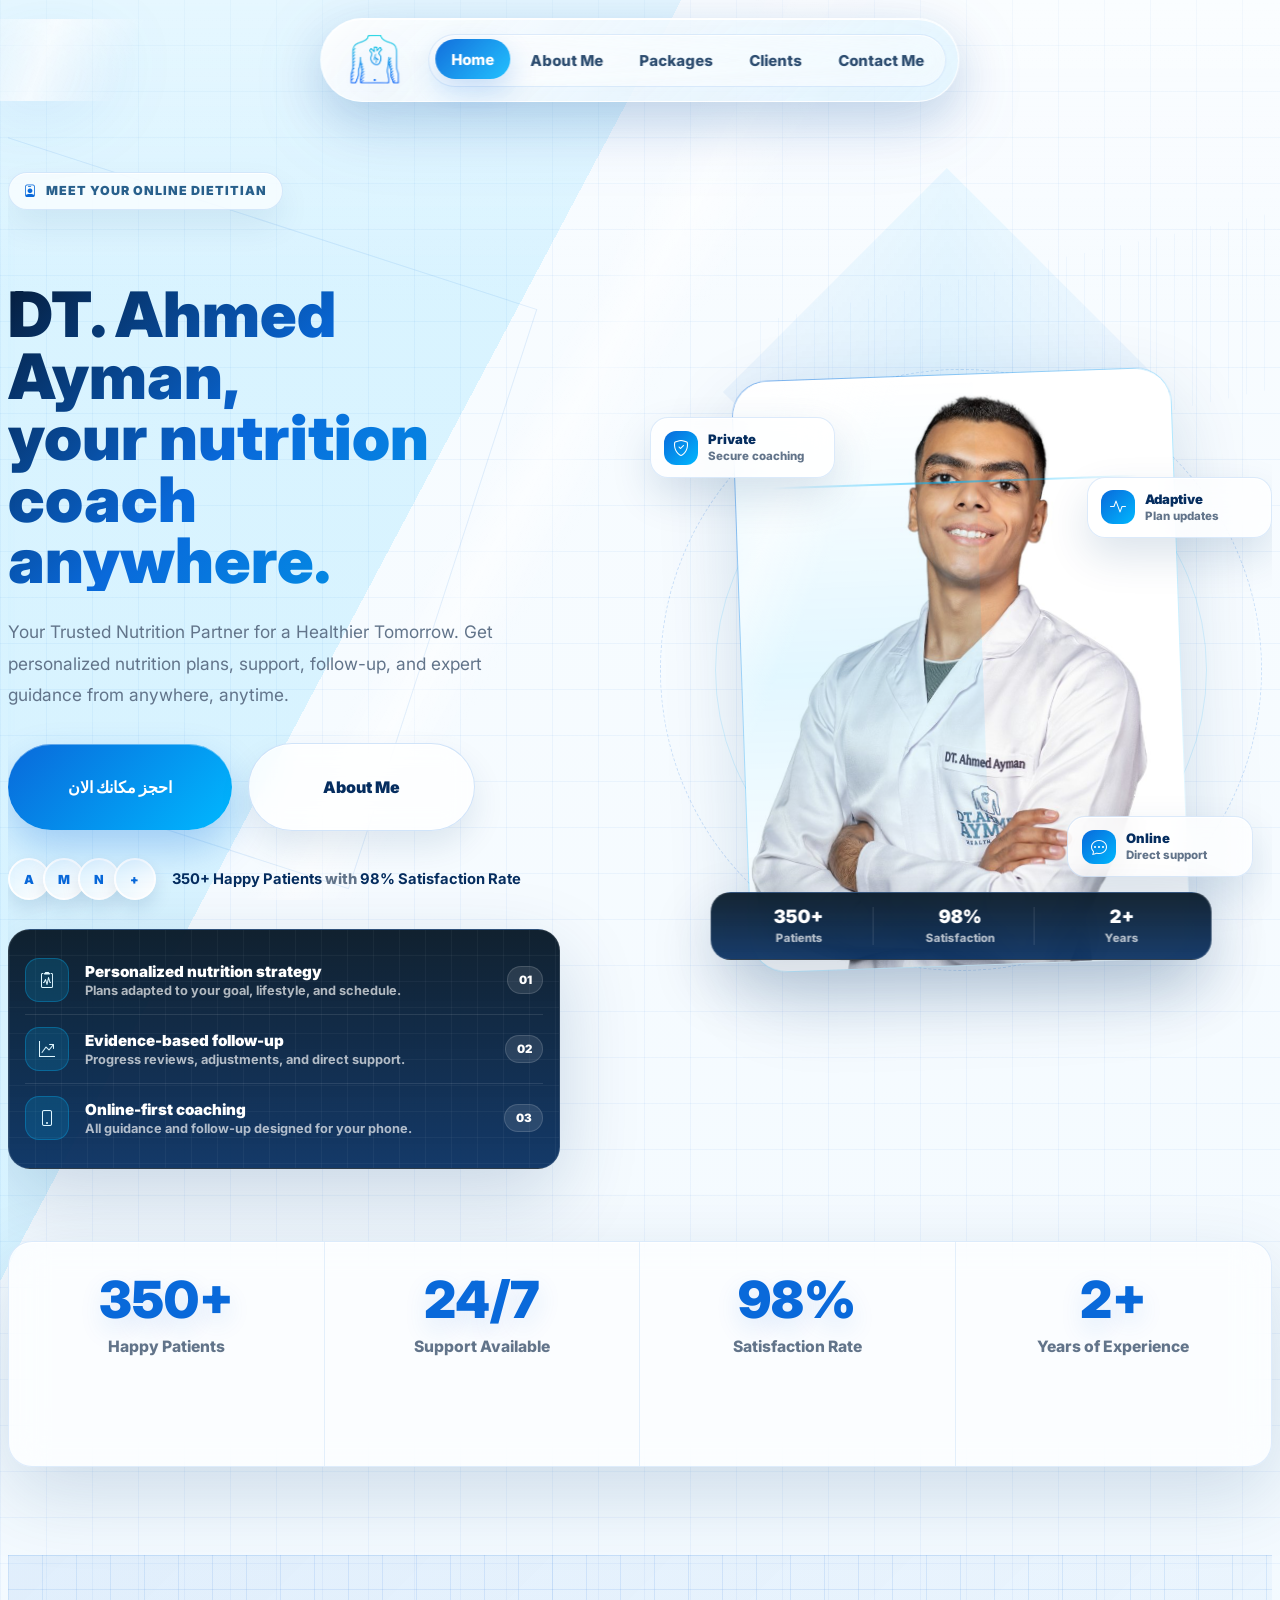
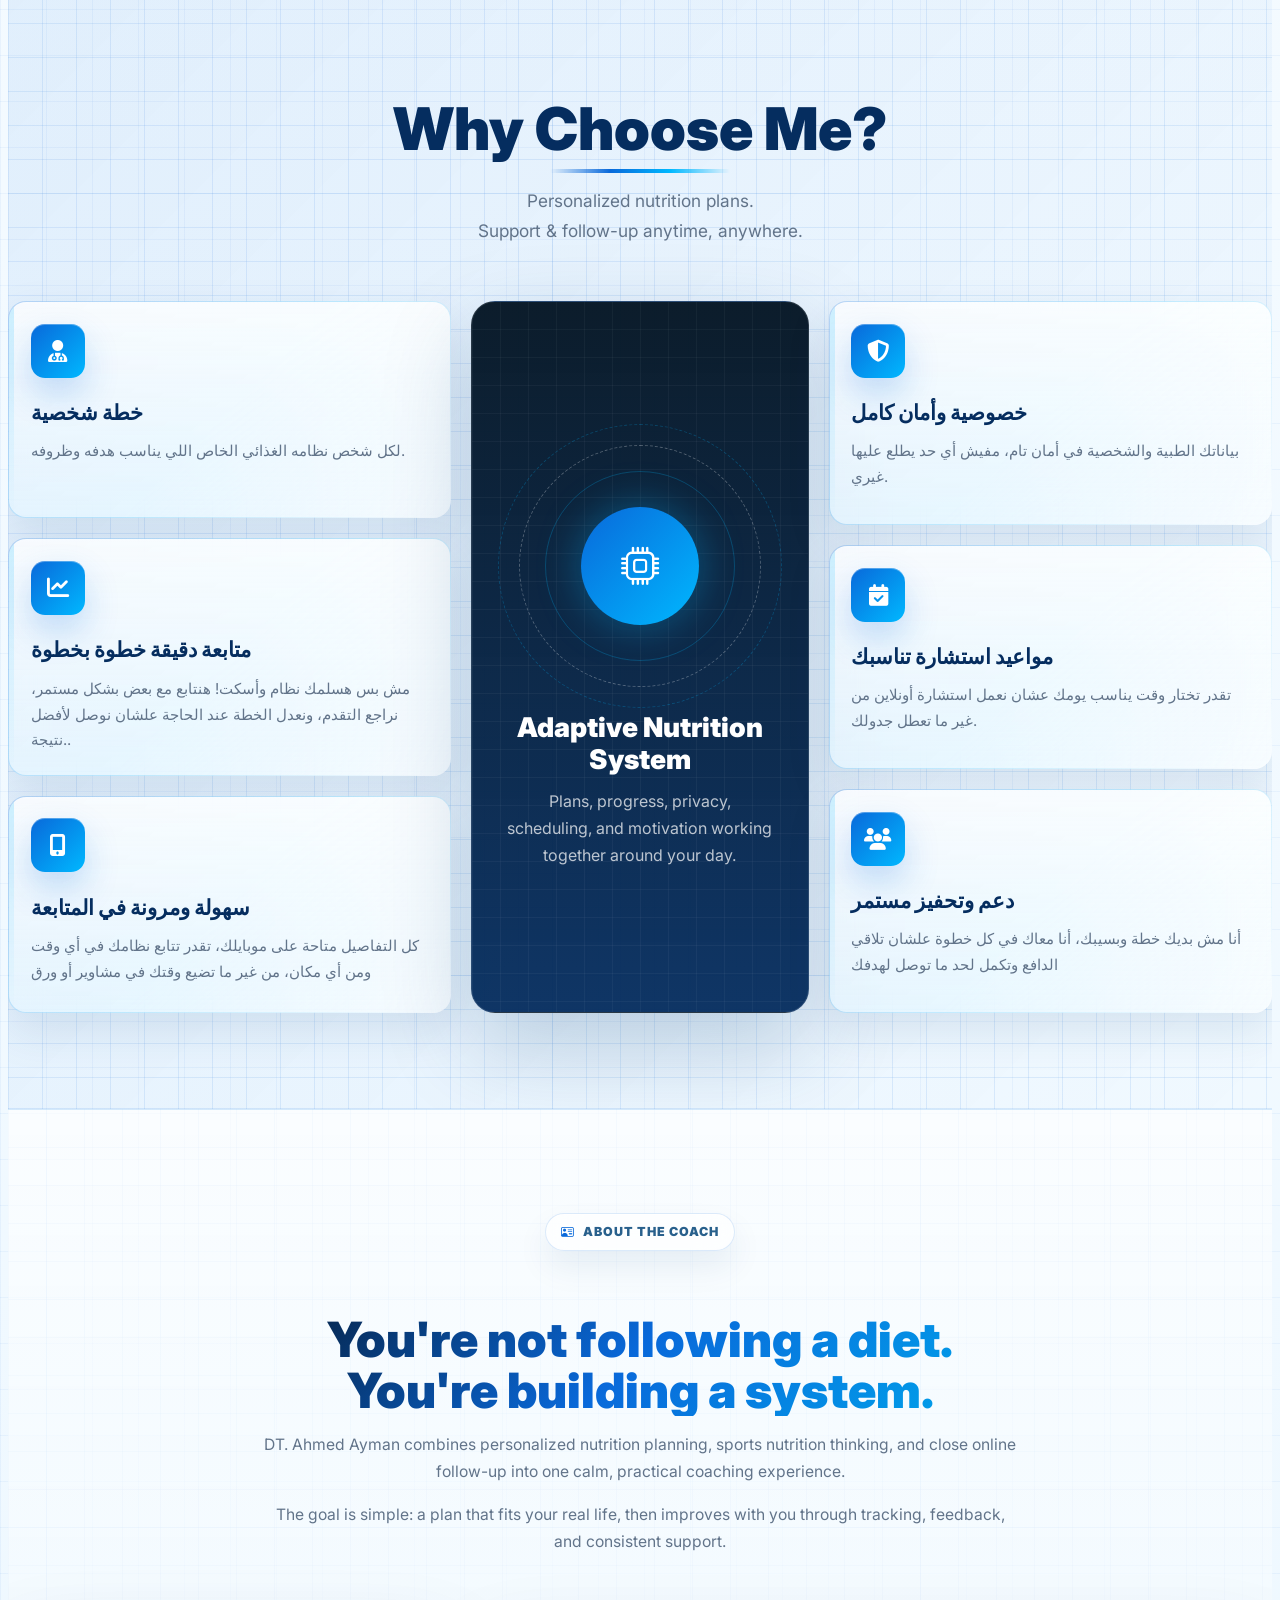
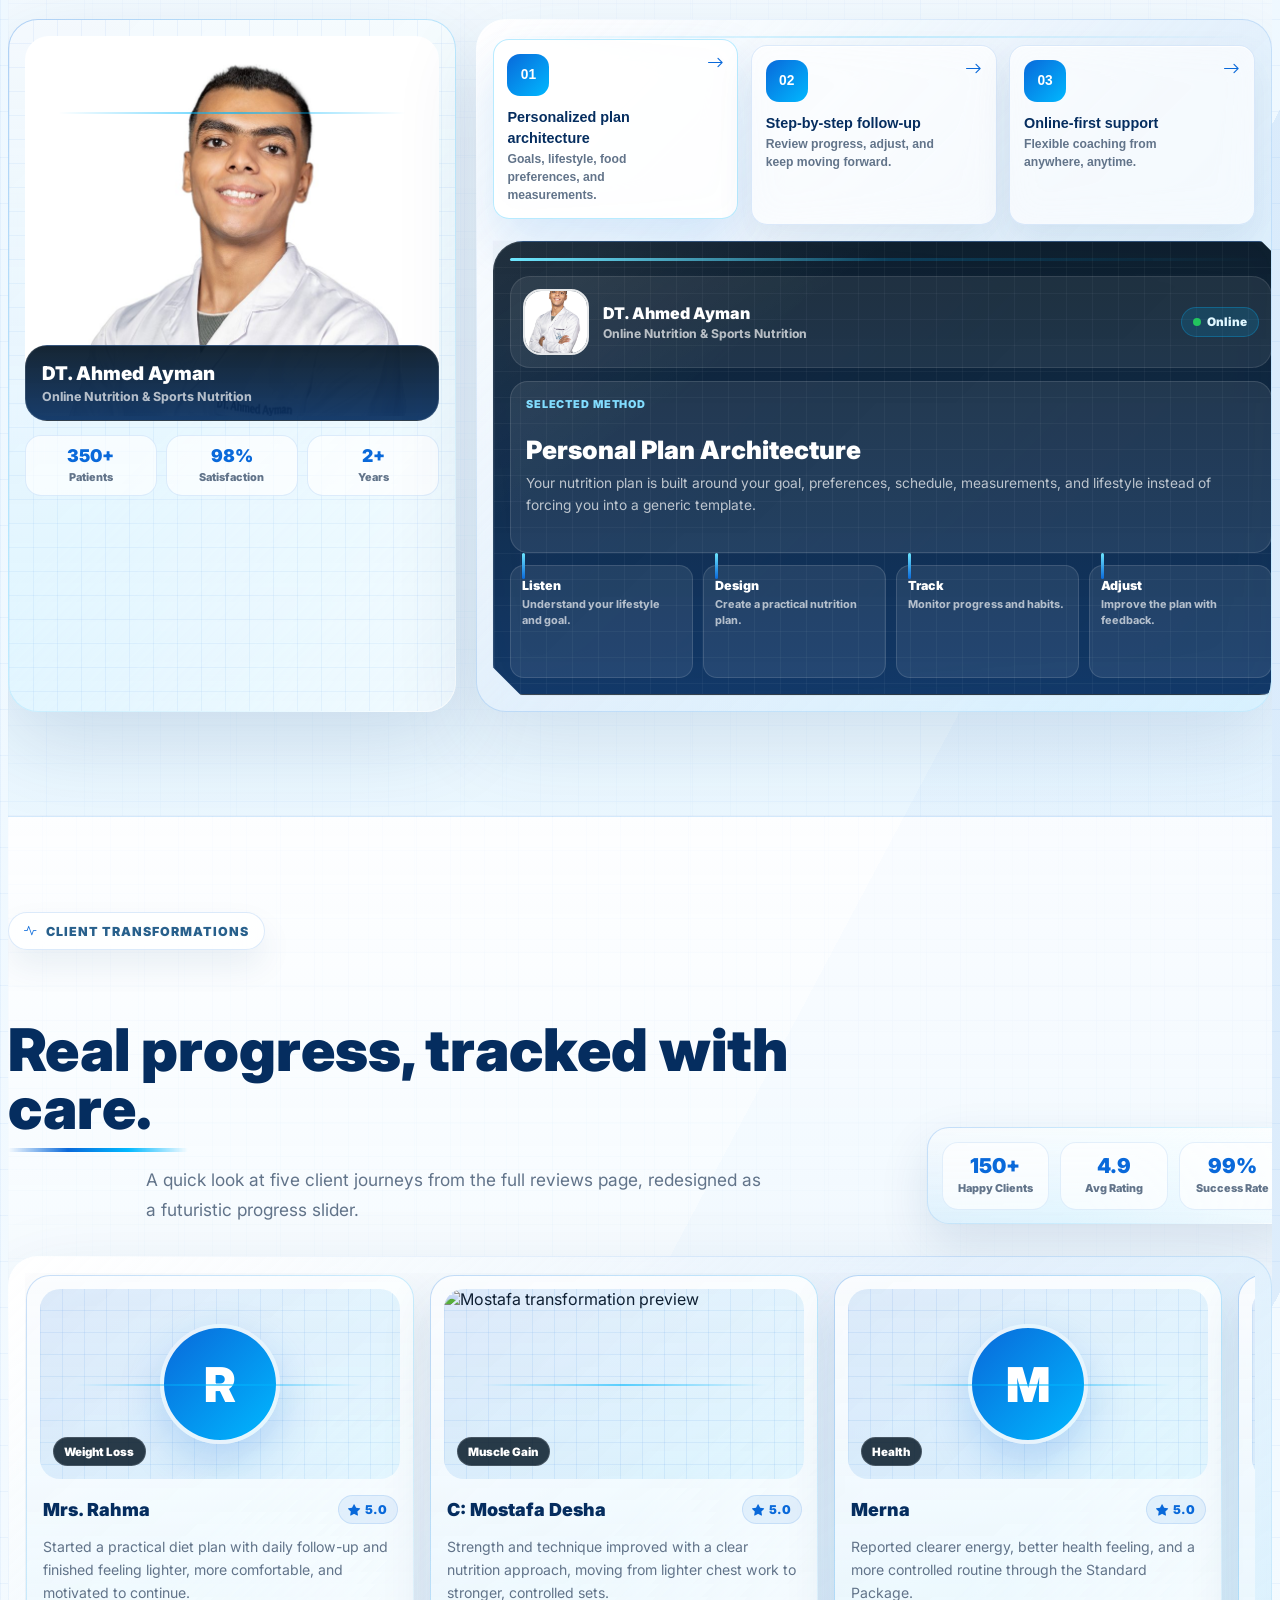
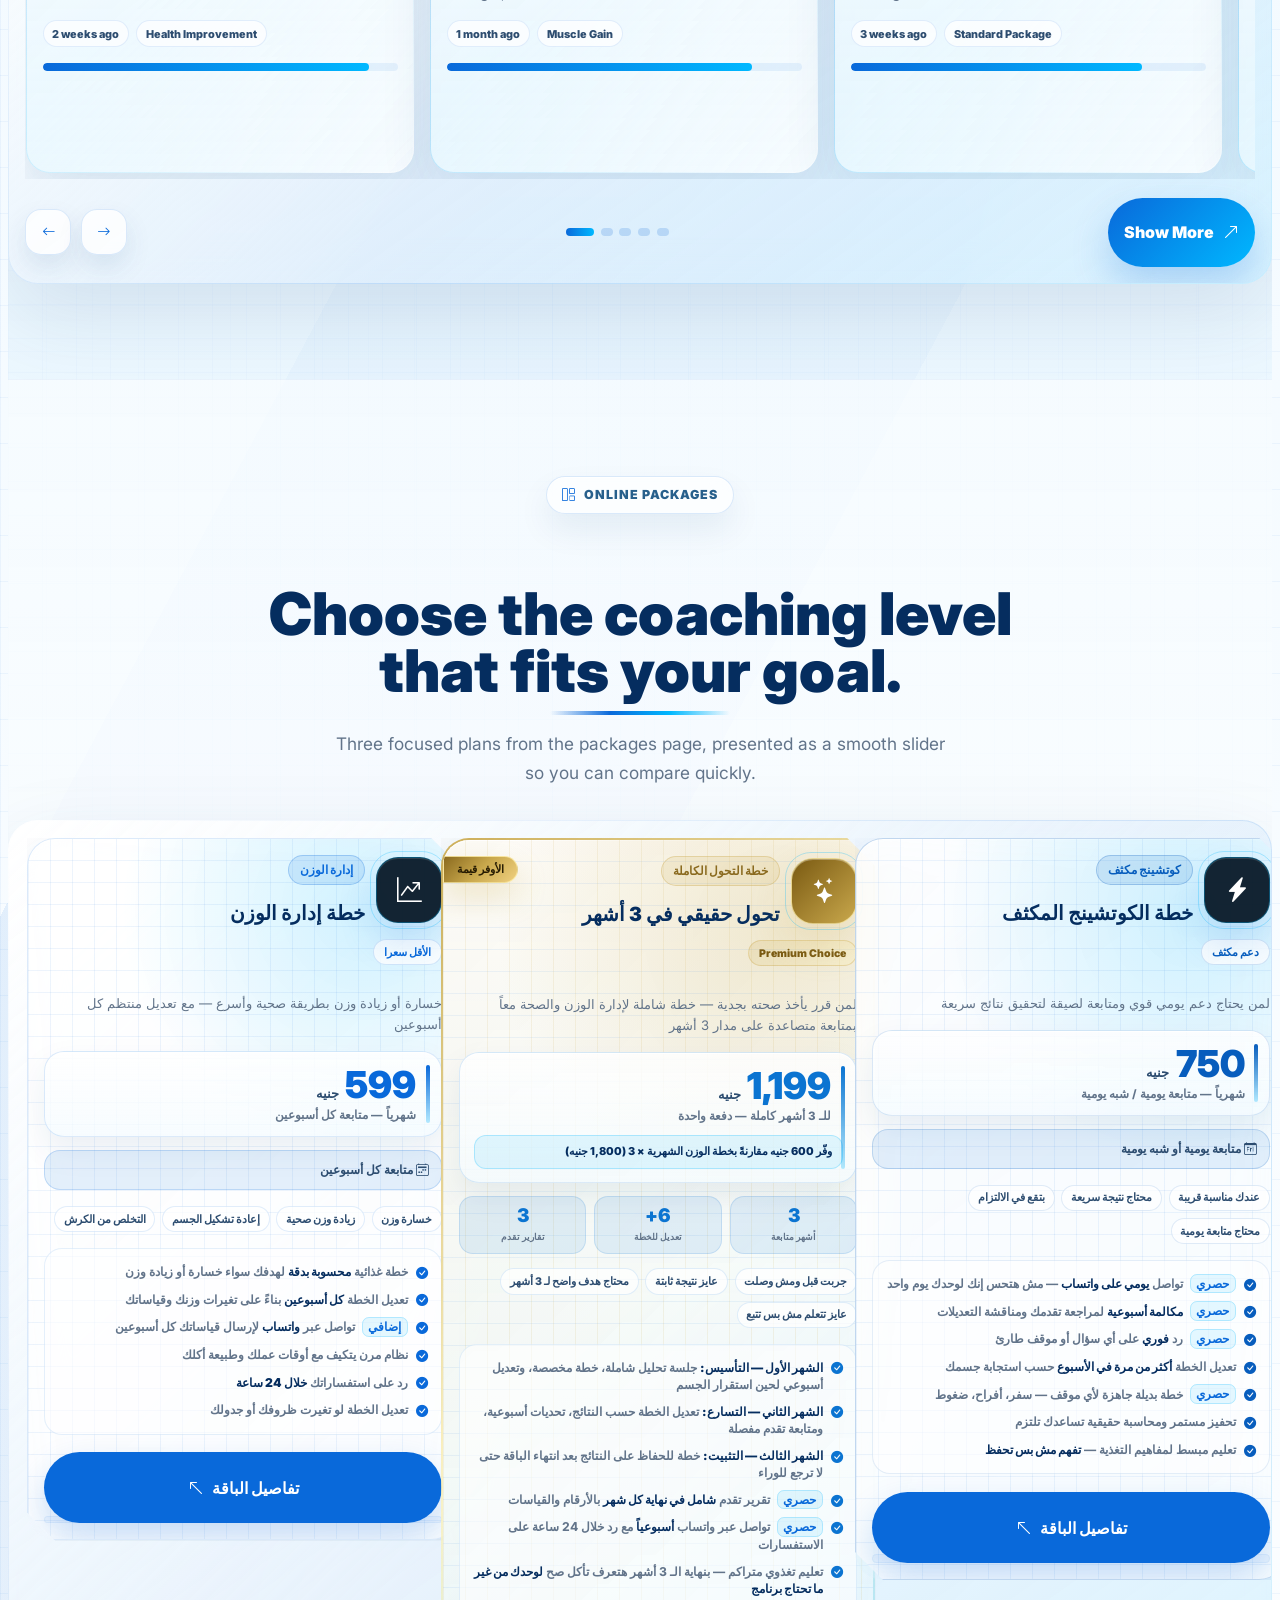
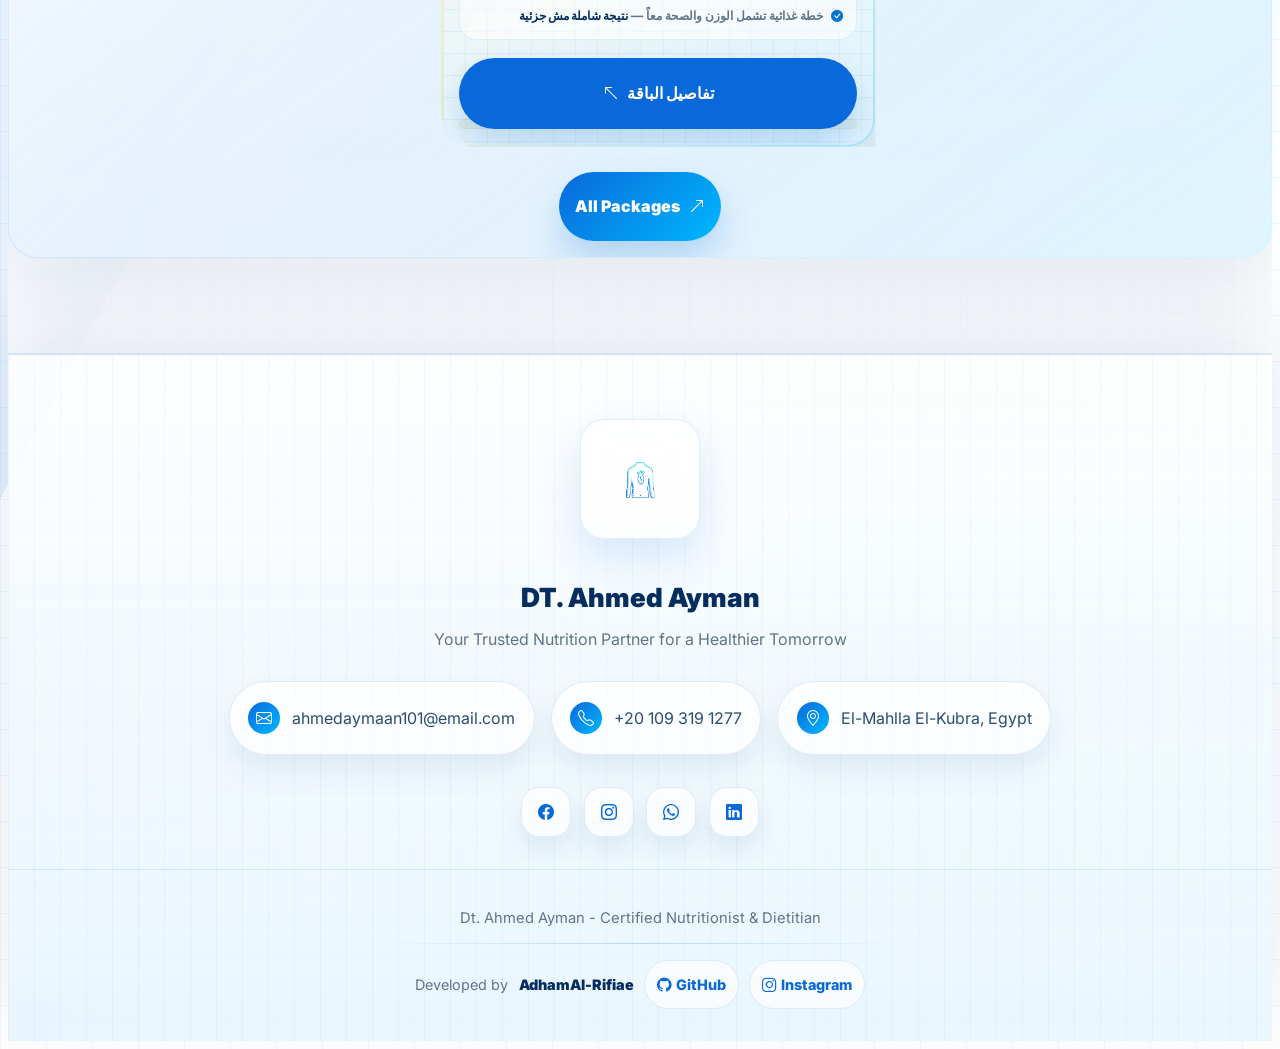
==== commit de868e6d: "Final Commit" ====
--- a/index.html
+++ b/index.html
@@ -32,8 +32,8 @@
             </div>
 
             <div class="navbar-links" id="navbarLinks">
-                <a href="index.html" class="nav-link">Home</a>
-                <a href="about.html" class="nav-link active">About Me</a>
+                <a href="index.html" class="nav-link active">Home</a>
+                <a href="about.html" class="nav-link">About Me</a>
                 <a href="packages.html" class="nav-link">Packages</a>
                 <a href="clients.html" class="nav-link">Clients</a>
                 <a href="#footer" class="nav-link">Contact Me</a>
@@ -726,7 +726,18 @@
 
       <div class="footer-bottom">
         <p class="footer-copyright">Dt. Ahmed Ayman - Certified Nutritionist & Dietitian</p>
-
+        <div class="footer-divider"></div>
+        <p class="developer-credit">
+          Developed by <strong>AdhamAl-Rifiae</strong>
+          <a href="https://github.com/AdhamAl-Rifaie" target="_blank" rel="noopener noreferrer">
+            <i class="bi bi-github"></i>
+            GitHub
+          </a>
+          <a href="https://www.instagram.com/adham.elrefa3yy?utm_source=ig_web_button_share_sheet&amp;igsh=ZDNlZDc0MzIxNw==" target="_blank" rel="noopener noreferrer">
+            <i class="bi bi-instagram"></i>
+            Instagram
+          </a>
+        </p>
       </div>
     </div>
   </footer>
--- a/css/style.css
+++ b/css/style.css
@@ -2997,6 +2997,50 @@
       font-weight: 800;
     }
 
+    .index-redesign .footer-divider {
+      background: linear-gradient(90deg, transparent, rgba(9, 105, 218, 0.24), transparent);
+      height: 1px;
+      margin: 1rem auto;
+      max-width: 520px;
+      width: 100%;
+    }
+
+    .index-redesign .developer-credit {
+      align-items: center;
+      color: var(--muted);
+      display: flex;
+      flex-wrap: wrap;
+      font-size: 0.9rem;
+      gap: 0.65rem;
+      justify-content: center;
+      margin: 0;
+    }
+
+    .index-redesign .developer-credit strong {
+      color: var(--deep-blue);
+      font-weight: 900;
+    }
+
+    .index-redesign .developer-credit a {
+      align-items: center;
+      background: rgba(255, 255, 255, 0.72);
+      border: 1px solid rgba(9, 105, 218, 0.12);
+      border-radius: 999px;
+      color: var(--medical-blue);
+      display: inline-flex;
+      gap: 0.35rem;
+      min-height: 34px;
+      padding: 0.42rem 0.72rem;
+      transition: transform 0.25s ease, box-shadow 0.25s ease, background 0.25s ease, color 0.25s ease;
+    }
+
+    .index-redesign .developer-credit a:hover {
+      background: linear-gradient(135deg, #0969da, #00b8ff);
+      box-shadow: 0 14px 28px rgba(9, 105, 218, 0.18);
+      color: #ffffff;
+      transform: translateY(-3px);
+    }
+
     .index-redesign .fade-in-up {
       animation: fadeInUpSoft 0.85s cubic-bezier(0.2, 0.8, 0.2, 1) forwards;
       opacity: 0;
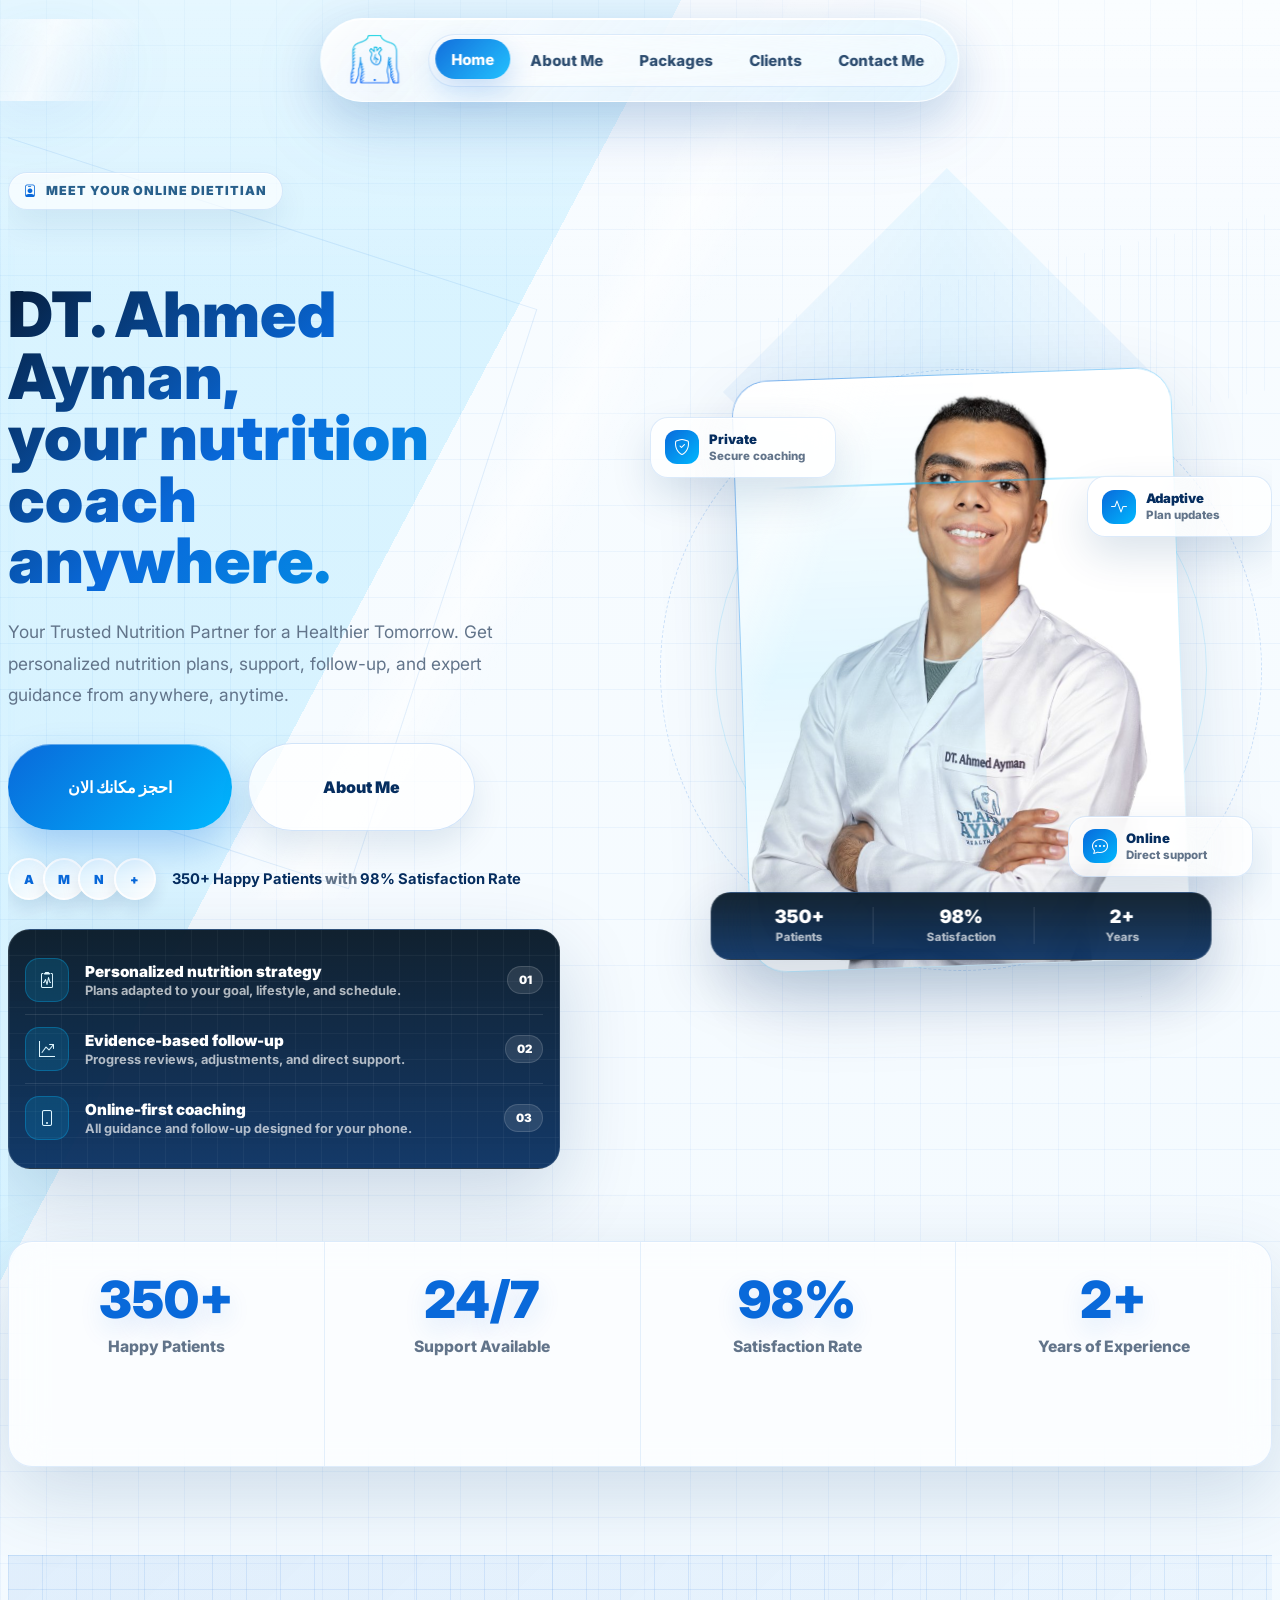
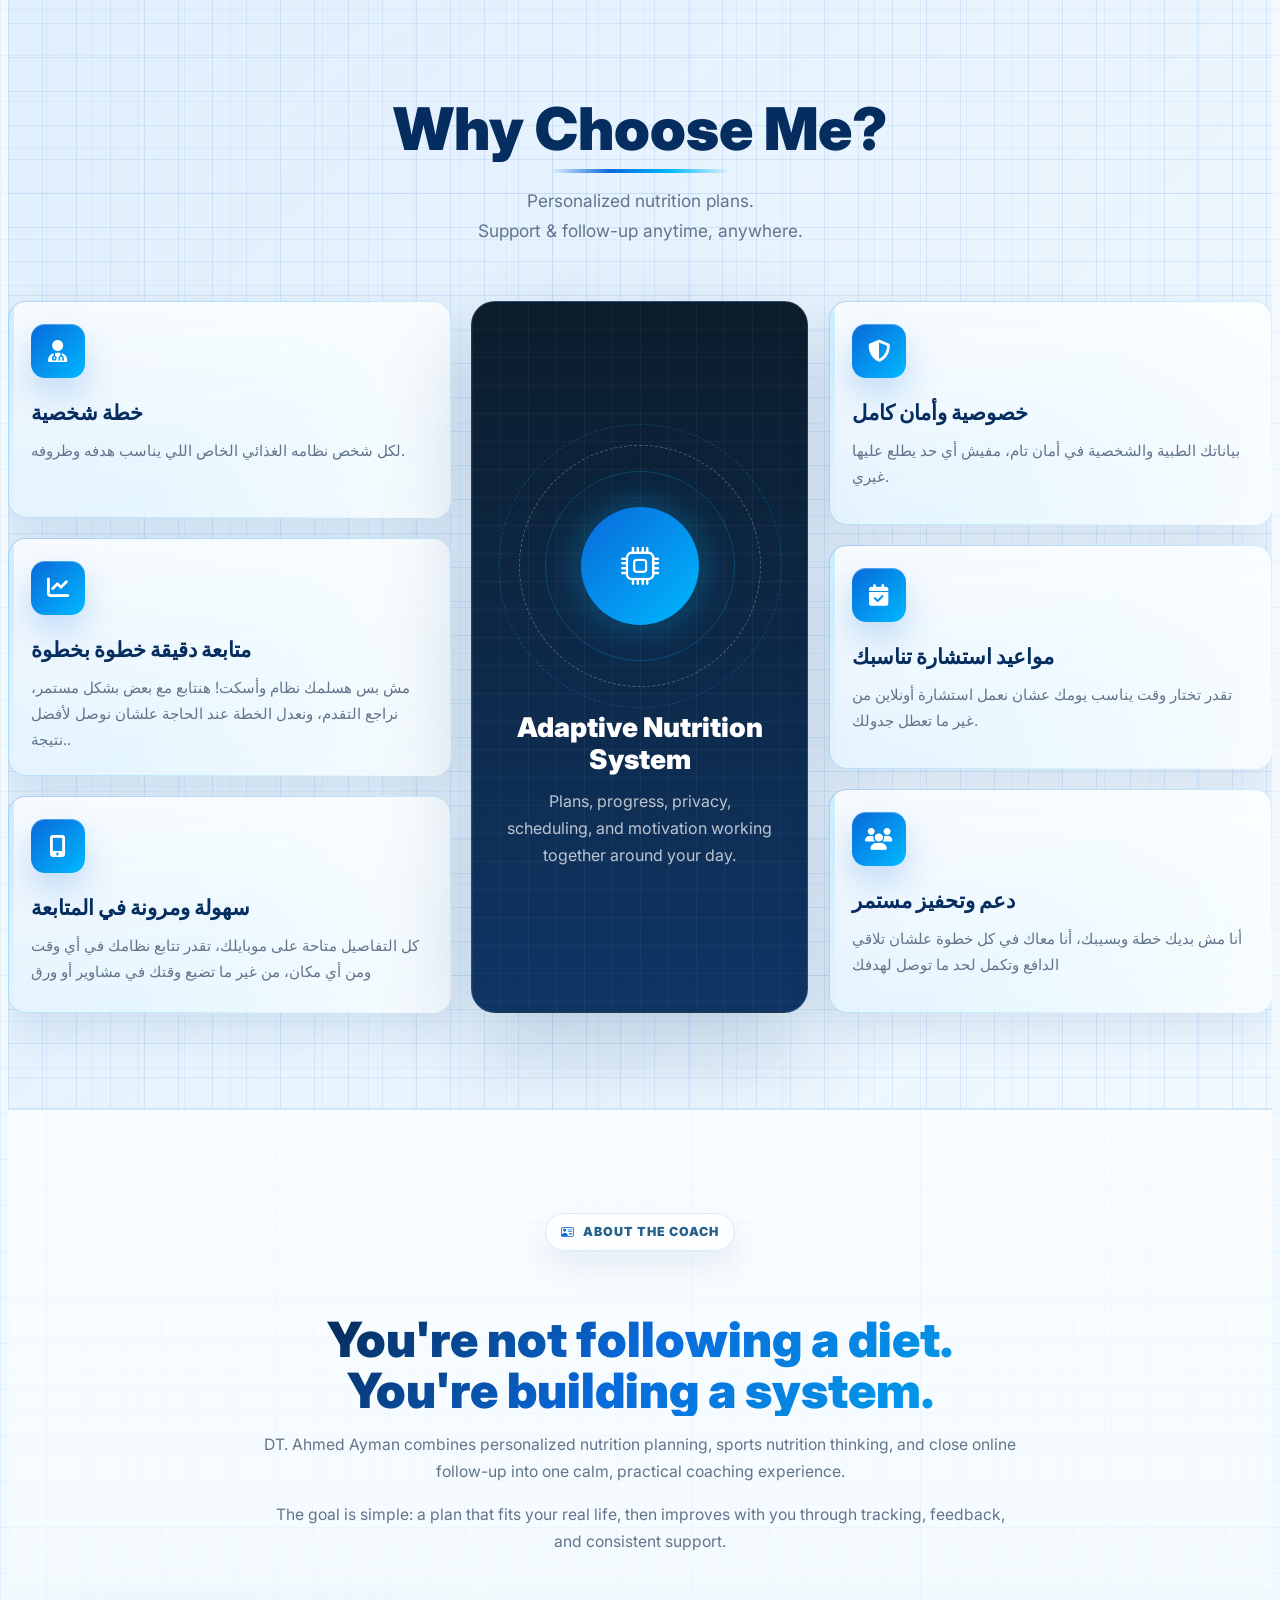
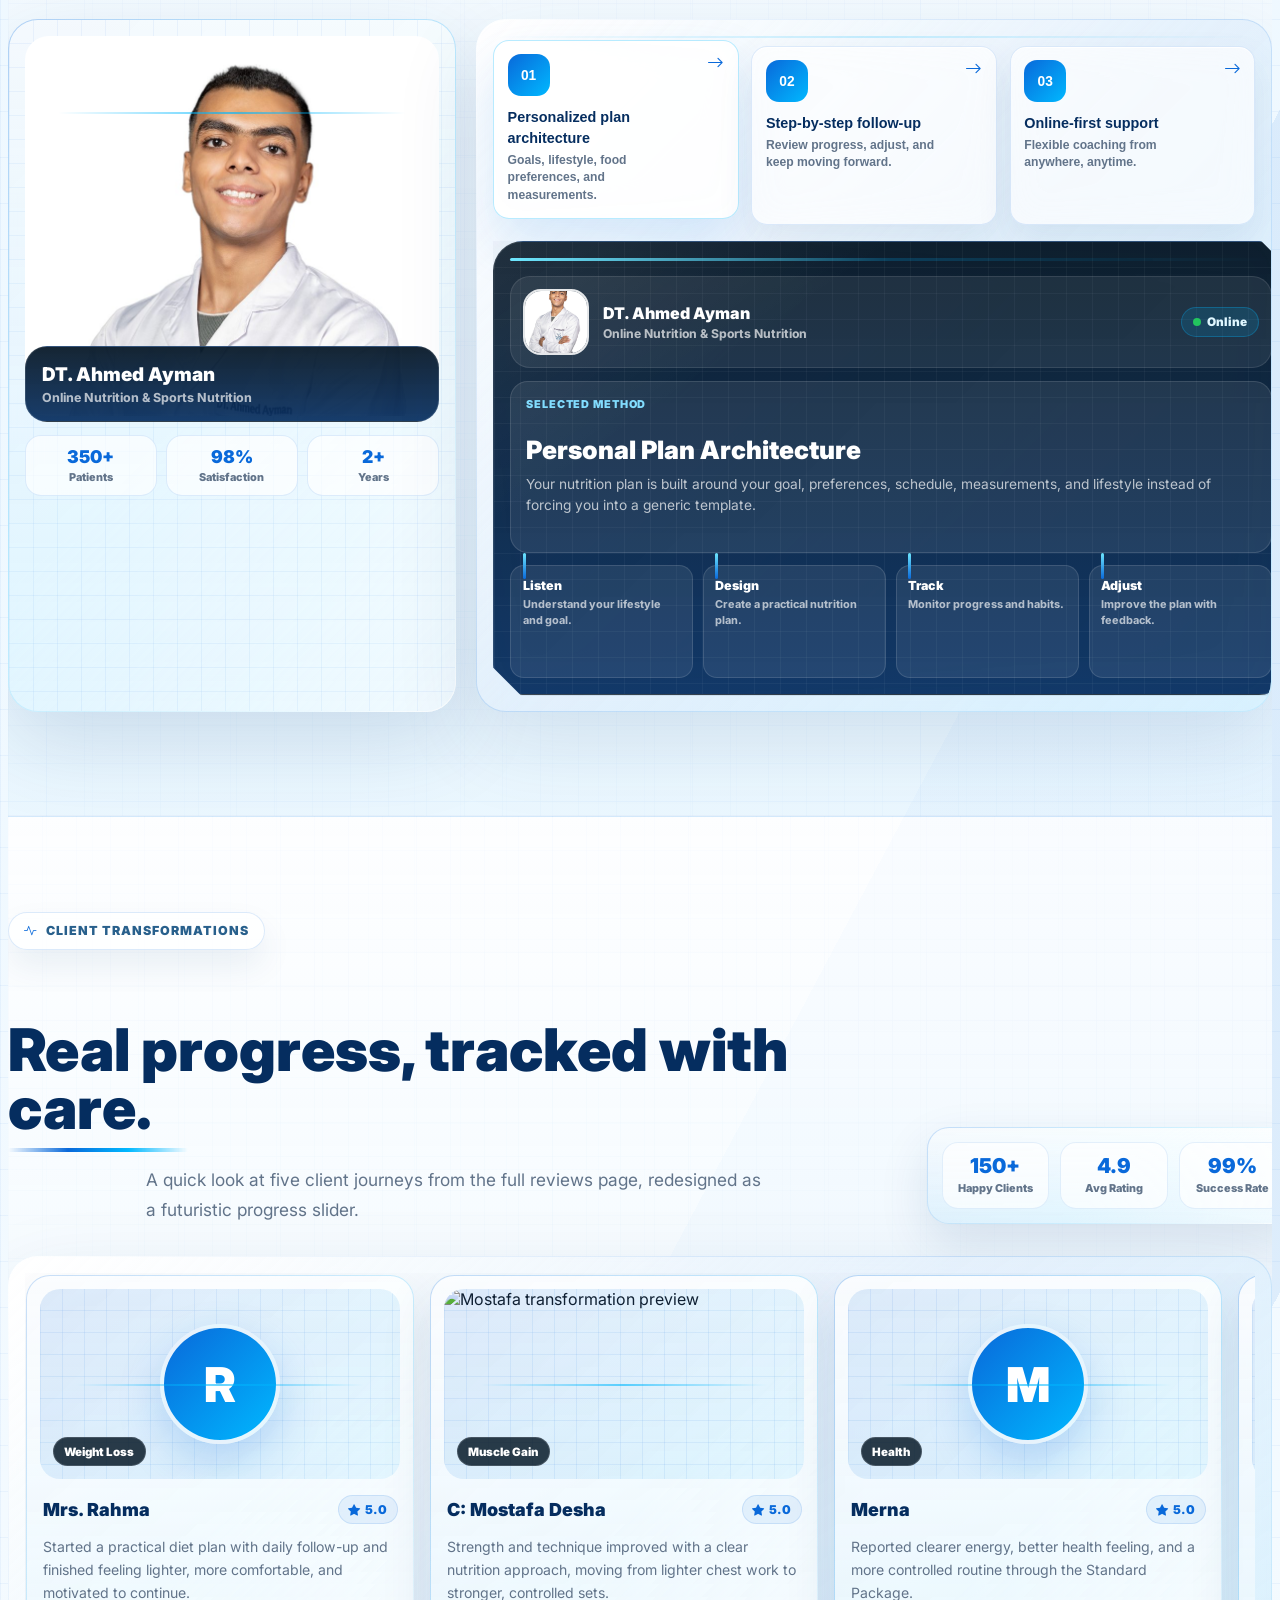
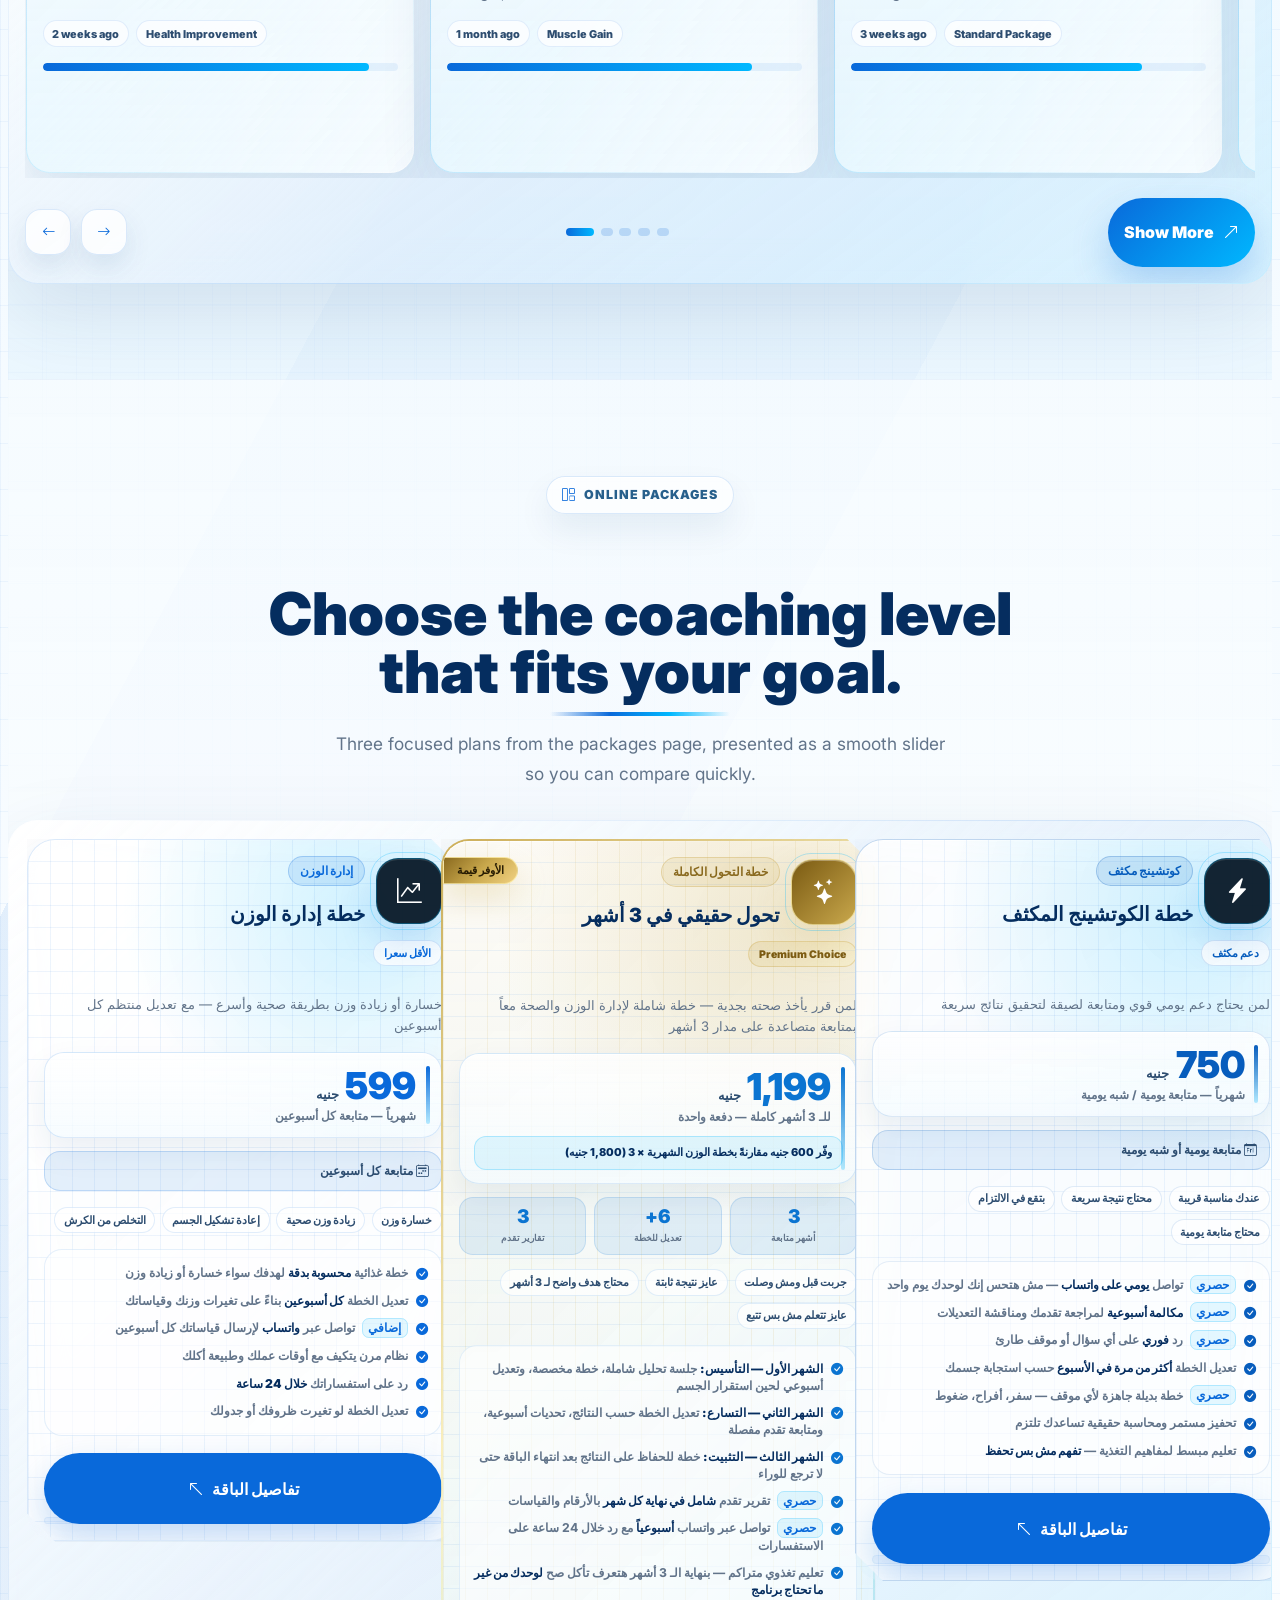
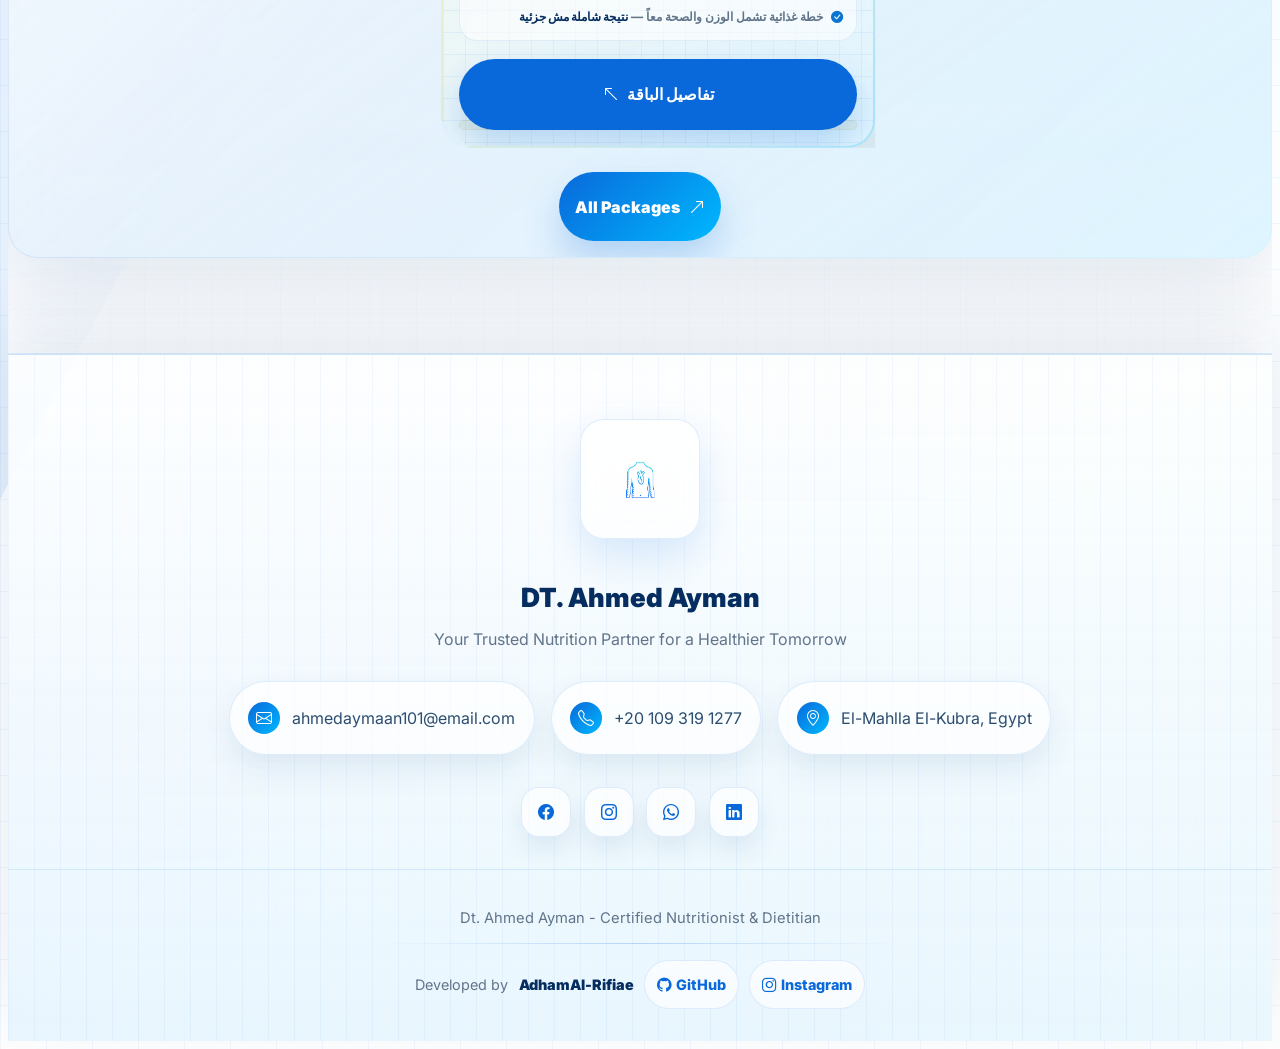
==== commit 1e173d3a: "Smooth scroll reveal animations" ====
--- a/index.html
+++ b/index.html
@@ -749,11 +749,17 @@
 
     if (window.AOS) {
       AOS.init({
-        duration: 520,
+        duration: 900,
         easing: 'ease-out-cubic',
         once: true,
-        offset: 50,
-        disable: () => window.innerWidth < 768 || reduceMotion
+        offset: 70,
+        disable: () => reduceMotion
+      });
+
+      window.addEventListener('load', () => {
+        if (!reduceMotion) {
+          AOS.refreshHard();
+        }
       });
     }
 
--- a/css/style.css
+++ b/css/style.css
@@ -1779,7 +1779,7 @@
       scroll-behavior: smooth;
       scroll-snap-type: x mandatory;
       scrollbar-width: none;
-      touch-action: pan-x;
+      touch-action: pan-x pan-y pinch-zoom;
       z-index: 1;
     }
 
@@ -3041,10 +3041,33 @@
       transform: translateY(-3px);
     }
 
-    .index-redesign .fade-in-up {
+    .index-redesign .fade-in-up:not([data-aos]) {
       animation: fadeInUpSoft 0.85s cubic-bezier(0.2, 0.8, 0.2, 1) forwards;
       opacity: 0;
       transform: translateY(28px);
+    }
+
+    .index-redesign .fade-in-up[data-aos] {
+      animation: none;
+    }
+
+    body.index-redesign [data-aos][data-aos] {
+      transition-duration: 900ms !important;
+      transition-property: opacity, transform !important;
+      transition-timing-function: cubic-bezier(0.16, 1, 0.3, 1) !important;
+      will-change: opacity, transform;
+    }
+
+    body.index-redesign [data-aos][data-aos][data-aos^="fade"],
+    body.index-redesign [data-aos][data-aos][data-aos^="zoom"] {
+      opacity: 0;
+      transform: translate3d(0, 18px, 0) scale(0.985);
+    }
+
+    body.index-redesign [data-aos][data-aos][data-aos^="fade"].aos-animate,
+    body.index-redesign [data-aos][data-aos][data-aos^="zoom"].aos-animate {
+      opacity: 1;
+      transform: translate3d(0, 0, 0) scale(1);
     }
 
     @keyframes fadeInUpSoft {
@@ -4049,28 +4072,6 @@
     }
 
     @media (max-width: 768px) {
-      [data-aos] {
-        opacity: 1 !important;
-        transform: none !important;
-        transition: none !important;
-      }
-
-      .index-redesign *,
-      .index-redesign *::before,
-      .index-redesign *::after,
-      .about-redesign *,
-      .about-redesign *::before,
-      .about-redesign *::after,
-      .clients-redesign *,
-      .clients-redesign *::before,
-      .clients-redesign *::after {
-        animation-duration: 0.001ms !important;
-        animation-iteration-count: 1 !important;
-      }
-
-      .index-redesign .client-preview-card,
-      .index-redesign .package-preview-card,
-      .about-redesign .experience-card,
       .clients-redesign .review-card {
         transform: none !important;
       }
